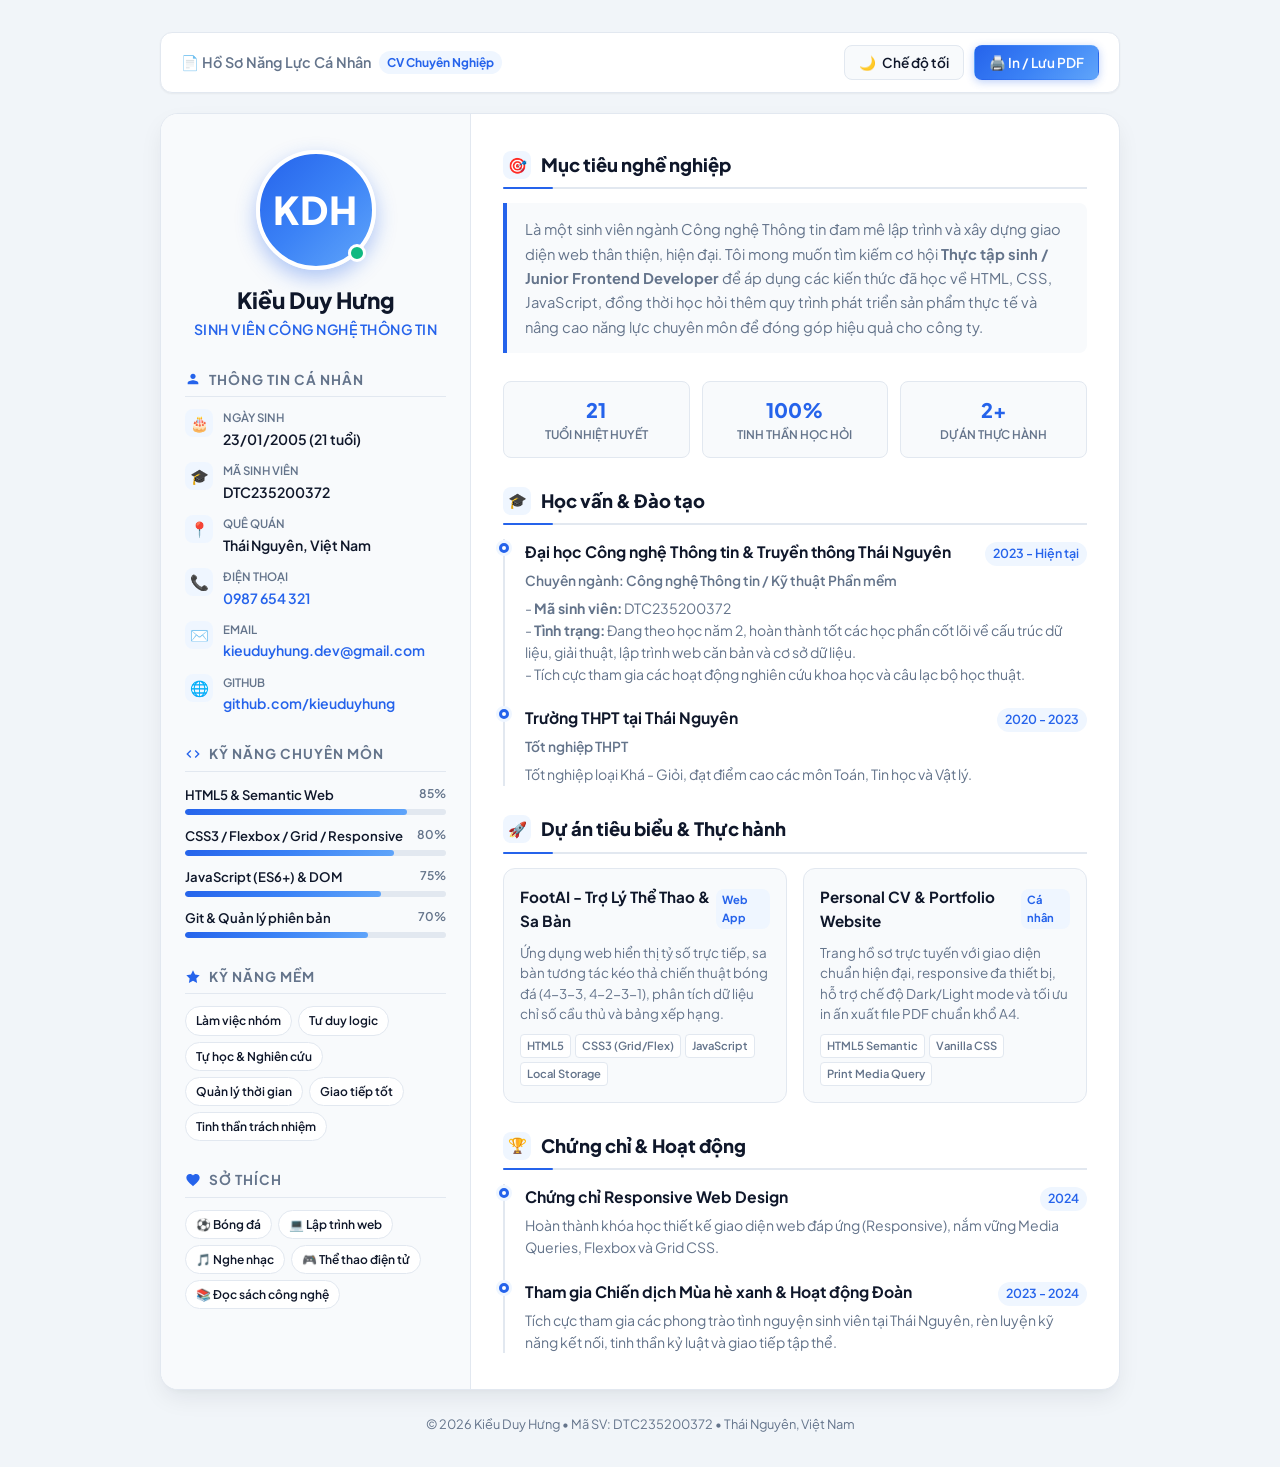
==== index.html @ 21f43543 "feat: Khoi tao CV ca nhan Kieu Duy Hung (HTML/CSS responsive & dark mode)" ====
<!DOCTYPE html>
<html lang="vi">
<head>
  <meta charset="UTF-8">
  <meta name="viewport" content="width=device-width, initial-scale=1.0">
  <title>CV Kiều Duy Hưng - Sinh viên Công nghệ Thông tin</title>
  <meta name="description" content="Hồ sơ cá nhân (CV) của Kiều Duy Hưng - Sinh viên CNTT, mã SV DTC235200372, Thái Nguyên.">
  
  <!-- Google Fonts: Plus Jakarta Sans -->
  <link rel="preconnect" href="https://fonts.googleapis.com">
  <link rel="preconnect" href="https://fonts.gstatic.com" crossorigin>
  <link href="https://fonts.googleapis.com/css2?family=Plus+Jakarta+Sans:wght@400;500;600;700;800&display=swap" rel="stylesheet">
  
  <!-- CSS Stylesheet -->
  <link rel="stylesheet" href="cv.css">
</head>
<body>

  <!-- ==================== ACTION BAR ==================== -->
  <header class="action-bar" id="cvActionBar">
    <div class="action-bar-title">
      <span>📄 Hồ Sơ Năng Lực Cá Nhân</span>
      <span class="badge">CV Chuyên Nghiệp</span>
    </div>
    <div class="action-buttons">
      <button class="btn btn-outline" id="themeToggleBtn" title="Chuyển đổi chế độ Sáng / Tối">
        <span id="themeIcon">🌙</span> <span id="themeText">Chế độ tối</span>
      </button>
      <button class="btn btn-primary" id="printCvBtn" onclick="window.print()" title="In CV hoặc lưu file PDF">
        🖨️ In / Lưu PDF
      </button>
    </div>
  </header>

  <!-- ==================== MAIN CV CONTAINER ==================== -->
  <main class="cv-wrapper" id="cvMainContainer">
    
    <!-- LEFT SIDEBAR -->
    <aside class="cv-sidebar">
      
      <!-- Avatar & Profile info -->
      <div class="profile-avatar-wrap">
        <div class="avatar" title="Kiều Duy Hưng">
          KDH
          <div class="avatar-status" title="Sẵn sàng làm việc / thực tập"></div>
        </div>
        <h1 class="profile-name">Kiều Duy Hưng</h1>
        <div class="profile-role">Sinh viên Công nghệ Thông tin</div>
      </div>

      <!-- Thông tin cá nhân -->
      <section class="side-section">
        <h2 class="side-title">
          <svg viewBox="0 0 24 24"><path d="M12 12c2.21 0 4-1.79 4-4s-1.79-4-4-4-4 1.79-4 4 1.79 4 4 4zm0 2c-2.67 0-8 1.34-8 4v2h16v-2c0-2.66-5.33-4-8-4z"/></svg>
          Thông tin cá nhân
        </h2>
        <ul class="info-list">
          <li class="info-item">
            <div class="info-icon">🎂</div>
            <div class="info-details">
              <span class="info-label">Ngày sinh</span>
              <span class="info-value">23/01/2005 (21 tuổi)</span>
            </div>
          </li>
          <li class="info-item">
            <div class="info-icon">🎓</div>
            <div class="info-details">
              <span class="info-label">Mã sinh viên</span>
              <span class="info-value">DTC235200372</span>
            </div>
          </li>
          <li class="info-item">
            <div class="info-icon">📍</div>
            <div class="info-details">
              <span class="info-label">Quê quán</span>
              <span class="info-value">Thái Nguyên, Việt Nam</span>
            </div>
          </li>
          <li class="info-item">
            <div class="info-icon">📞</div>
            <div class="info-details">
              <span class="info-label">Điện thoại</span>
              <span class="info-value"><a href="tel:0987654321">0987 654 321</a></span>
            </div>
          </li>
          <li class="info-item">
            <div class="info-icon">✉️</div>
            <div class="info-details">
              <span class="info-label">Email</span>
              <span class="info-value"><a href="mailto:kieuduyhung.dev@gmail.com">kieuduyhung.dev@gmail.com</a></span>
            </div>
          </li>
          <li class="info-item">
            <div class="info-icon">🌐</div>
            <div class="info-details">
              <span class="info-label">GitHub</span>
              <span class="info-value"><a href="https://github.com" target="_blank" rel="noopener">github.com/kieuduyhung</a></span>
            </div>
          </li>
        </ul>
      </section>

      <!-- Kỹ năng chuyên môn -->
      <section class="side-section">
        <h2 class="side-title">
          <svg viewBox="0 0 24 24"><path d="M9.4 16.6L4.8 12l4.6-4.6L8 6l-6 6 6 6 1.4-1.4zm5.2 0l4.6-4.6-4.6-4.6L16 6l6 6-6 6-1.4-1.4z"/></svg>
          Kỹ năng chuyên môn
        </h2>
        <div class="skills-group">
          <div class="skill-row">
            <div class="skill-header">
              <span>HTML5 & Semantic Web</span>
              <span class="skill-pct">85%</span>
            </div>
            <div class="skill-bar-bg"><div class="skill-bar-fill" style="width: 85%;"></div></div>
          </div>
          <div class="skill-row">
            <div class="skill-header">
              <span>CSS3 / Flexbox / Grid / Responsive</span>
              <span class="skill-pct">80%</span>
            </div>
            <div class="skill-bar-bg"><div class="skill-bar-fill" style="width: 80%;"></div></div>
          </div>
          <div class="skill-row">
            <div class="skill-header">
              <span>JavaScript (ES6+) & DOM</span>
              <span class="skill-pct">75%</span>
            </div>
            <div class="skill-bar-bg"><div class="skill-bar-fill" style="width: 75%;"></div></div>
          </div>
          <div class="skill-row">
            <div class="skill-header">
              <span>Git & Quản lý phiên bản</span>
              <span class="skill-pct">70%</span>
            </div>
            <div class="skill-bar-bg"><div class="skill-bar-fill" style="width: 70%;"></div></div>
          </div>
        </div>
      </section>

      <!-- Kỹ năng mềm & Công cụ -->
      <section class="side-section">
        <h2 class="side-title">
          <svg viewBox="0 0 24 24"><path d="M12 2l3.09 6.26L22 9.27l-5 4.87 1.18 6.88L12 17.77l-6.18 3.25L7 14.14 2 9.27l6.91-1.01L12 2z"/></svg>
          Kỹ năng mềm
        </h2>
        <div class="badges-cloud">
          <span class="badge-pill">Làm việc nhóm</span>
          <span class="badge-pill">Tư duy logic</span>
          <span class="badge-pill">Tự học & Nghiên cứu</span>
          <span class="badge-pill">Quản lý thời gian</span>
          <span class="badge-pill">Giao tiếp tốt</span>
          <span class="badge-pill">Tinh thần trách nhiệm</span>
        </div>
      </section>

      <!-- Sở thích cá nhân -->
      <section class="side-section">
        <h2 class="side-title">
          <svg viewBox="0 0 24 24"><path d="M12 21.35l-1.45-1.32C5.4 15.36 2 12.28 2 8.5 2 5.42 4.42 3 7.5 3c1.74 0 3.41.81 4.5 2.09C13.09 3.81 14.76 3 16.5 3 19.58 3 22 5.42 22 8.5c0 3.78-3.4 6.86-8.55 11.54L12 21.35z"/></svg>
          Sở thích
        </h2>
        <div class="badges-cloud">
          <span class="badge-pill">⚽ Bóng đá</span>
          <span class="badge-pill">💻 Lập trình web</span>
          <span class="badge-pill">🎵 Nghe nhạc</span>
          <span class="badge-pill">🎮 Thể thao điện tử</span>
          <span class="badge-pill">📚 Đọc sách công nghệ</span>
        </div>
      </section>

    </aside>

    <!-- RIGHT MAIN CONTENT -->
    <section class="cv-main">
      
      <!-- Giới thiệu & Mục tiêu nghề nghiệp -->
      <div class="main-section">
        <h2 class="section-heading">
          <span class="section-heading-icon">🎯</span>
          Mục tiêu nghề nghiệp
        </h2>
        <div class="objective-box">
          Là một sinh viên ngành Công nghệ Thông tin đam mê lập trình và xây dựng giao diện web thân thiện, hiện đại. Tôi mong muốn tìm kiếm cơ hội <strong>Thực tập sinh / Junior Frontend Developer</strong> để áp dụng các kiến thức đã học về HTML, CSS, JavaScript, đồng thời học hỏi thêm quy trình phát triển sản phẩm thực tế và nâng cao năng lực chuyên môn để đóng góp hiệu quả cho công ty.
        </div>
      </div>

      <!-- Tóm tắt năng lực -->
      <div class="highlight-grid">
        <div class="highlight-box">
          <div class="highlight-number">21</div>
          <div class="highlight-label">Tuổi nhiệt huyết</div>
        </div>
        <div class="highlight-box">
          <div class="highlight-number">100%</div>
          <div class="highlight-label">Tinh thần học hỏi</div>
        </div>
        <div class="highlight-box">
          <div class="highlight-number">2+</div>
          <div class="highlight-label">Dự án thực hành</div>
        </div>
      </div>

      <!-- Quá trình học vấn -->
      <div class="main-section">
        <h2 class="section-heading">
          <span class="section-heading-icon">🎓</span>
          Học vấn & Đào tạo
        </h2>
        <div class="timeline">
          <div class="timeline-item">
            <div class="timeline-header">
              <h3 class="timeline-title">Đại học Công nghệ Thông tin & Truyền thông Thái Nguyên</h3>
              <span class="timeline-date">2023 - Hiện tại</span>
            </div>
            <div class="timeline-subtitle">Chuyên ngành: Công nghệ Thông tin / Kỹ thuật Phần mềm</div>
            <p class="timeline-desc">
              - <strong>Mã sinh viên:</strong> DTC235200372<br>
              - <strong>Tình trạng:</strong> Đang theo học năm 2, hoàn thành tốt các học phần cốt lõi về cấu trúc dữ liệu, giải thuật, lập trình web căn bản và cơ sở dữ liệu.<br>
              - Tích cực tham gia các hoạt động nghiên cứu khoa học và câu lạc bộ học thuật.
            </p>
          </div>
          <div class="timeline-item">
            <div class="timeline-header">
              <h3 class="timeline-title">Trường THPT tại Thái Nguyên</h3>
              <span class="timeline-date">2020 - 2023</span>
            </div>
            <div class="timeline-subtitle">Tốt nghiệp THPT</div>
            <p class="timeline-desc">Tốt nghiệp loại Khá - Giỏi, đạt điểm cao các môn Toán, Tin học và Vật lý.</p>
          </div>
        </div>
      </div>

      <!-- Dự án tiêu biểu -->
      <div class="main-section">
        <h2 class="section-heading">
          <span class="section-heading-icon">🚀</span>
          Dự án tiêu biểu & Thực hành
        </h2>
        <div class="projects-grid">
          
          <div class="project-card">
            <div class="project-card-header">
              <h3 class="project-card-title">FootAI - Trợ Lý Thể Thao & Sa Bàn</h3>
              <span class="project-card-badge">Web App</span>
            </div>
            <p class="project-card-desc">
              Ứng dụng web hiển thị tỷ số trực tiếp, sa bàn tương tác kéo thả chiến thuật bóng đá (4-3-3, 4-2-3-1), phân tích dữ liệu chỉ số cầu thủ và bảng xếp hạng.
            </p>
            <div class="project-card-tech">
              <span class="tech-tag">HTML5</span>
              <span class="tech-tag">CSS3 (Grid/Flex)</span>
              <span class="tech-tag">JavaScript</span>
              <span class="tech-tag">Local Storage</span>
            </div>
          </div>

          <div class="project-card">
            <div class="project-card-header">
              <h3 class="project-card-title">Personal CV & Portfolio Website</h3>
              <span class="project-card-badge">Cá nhân</span>
            </div>
            <p class="project-card-desc">
              Trang hồ sơ trực tuyến với giao diện chuẩn hiện đại, responsive đa thiết bị, hỗ trợ chế độ Dark/Light mode và tối ưu in ấn xuất file PDF chuẩn khổ A4.
            </p>
            <div class="project-card-tech">
              <span class="tech-tag">HTML5 Semantic</span>
              <span class="tech-tag">Vanilla CSS</span>
              <span class="tech-tag">Print Media Query</span>
            </div>
          </div>

        </div>
      </div>

      <!-- Hoạt động & Chứng chỉ -->
      <div class="main-section">
        <h2 class="section-heading">
          <span class="section-heading-icon">🏆</span>
          Chứng chỉ & Hoạt động
        </h2>
        <div class="timeline">
          <div class="timeline-item">
            <div class="timeline-header">
              <h3 class="timeline-title">Chứng chỉ Responsive Web Design</h3>
              <span class="timeline-date">2024</span>
            </div>
            <p class="timeline-desc">
              Hoàn thành khóa học thiết kế giao diện web đáp ứng (Responsive), nắm vững Media Queries, Flexbox và Grid CSS.
            </p>
          </div>
          <div class="timeline-item">
            <div class="timeline-header">
              <h3 class="timeline-title">Tham gia Chiến dịch Mùa hè xanh & Hoạt động Đoàn</h3>
              <span class="timeline-date">2023 - 2024</span>
            </div>
            <p class="timeline-desc">
              Tích cực tham gia các phong trào tình nguyện sinh viên tại Thái Nguyên, rèn luyện kỹ năng kết nối, tinh thần kỷ luật và giao tiếp tập thể.
            </p>
          </div>
        </div>
      </div>

    </section>

  </main>

  <footer class="cv-footer">
    <p>© 2026 Kiều Duy Hưng • Mã SV: DTC235200372 • Thái Nguyên, Việt Nam</p>
  </footer>

  <!-- ==================== INTERACTION SCRIPT ==================== -->
  <script>
    // Theme toggle (Dark / Light mode)
    const themeToggleBtn = document.getElementById('themeToggleBtn');
    const themeIcon = document.getElementById('themeIcon');
    const themeText = document.getElementById('themeText');
    const body = document.documentElement;

    // Check saved theme or preference
    const savedTheme = localStorage.getItem('kdh_theme') || 'light';
    if (savedTheme === 'dark') {
      body.setAttribute('data-theme', 'dark');
      themeIcon.textContent = '☀️';
      themeText.textContent = 'Chế độ sáng';
    }

    themeToggleBtn.addEventListener('click', () => {
      const isDark = body.getAttribute('data-theme') === 'dark';
      if (isDark) {
        body.removeAttribute('data-theme');
        localStorage.setItem('kdh_theme', 'light');
        themeIcon.textContent = '🌙';
        themeText.textContent = 'Chế độ tối';
      } else {
        body.setAttribute('data-theme', 'dark');
        localStorage.setItem('kdh_theme', 'dark');
        themeIcon.textContent = '☀️';
        themeText.textContent = 'Chế độ sáng';
      }
    });
  </script>

</body>
</html>
---- cv.css ----
/* ==========================================================================
   CV Cá Nhân - Kiều Duy Hưng
   Modern, Clean, Responsive & Print-ready CSS Stylesheet
   ========================================================================== */

/* --- Google Fonts & Variables --- */
:root {
  --font-primary: 'Plus Jakarta Sans', -apple-system, BlinkMacSystemFont, 'Segoe UI', Roboto, Helvetica, Arial, sans-serif;
  
  /* Color Palette - Light Mode */
  --bg-page: #f1f5f9;
  --bg-card: #ffffff;
  --bg-card-subtle: #f8fafc;
  --bg-card-hover: #f1f5f9;
  --text-main: #0f172a;
  --text-muted: #64748b;
  --text-light: #94a3b8;
  --primary: #2563eb;
  --primary-gradient: linear-gradient(135deg, #2563eb 0%, #3b82f6 50%, #60a5fa 100%);
  --primary-light: #eff6ff;
  --primary-border: #bfdbfe;
  --accent: #0ea5e9;
  --accent-gradient: linear-gradient(135deg, #0ea5e9 0%, #06b6d4 100%);
  --success: #10b981;
  --success-bg: #ecfdf5;
  --border-color: #e2e8f0;
  --shadow-sm: 0 1px 2px 0 rgba(0, 0, 0, 0.05);
  --shadow-md: 0 4px 6px -1px rgba(0, 0, 0, 0.07), 0 2px 4px -2px rgba(0, 0, 0, 0.05);
  --shadow-lg: 0 10px 25px -3px rgba(15, 23, 42, 0.08), 0 4px 6px -4px rgba(15, 23, 42, 0.04);
  --radius-sm: 8px;
  --radius-md: 12px;
  --radius-lg: 18px;
  --radius-full: 9999px;
  --transition: all 0.25s cubic-bezier(0.4, 0, 0.2, 1);
}

/* Dark Mode Theme */
[data-theme="dark"] {
  --bg-page: #0b0f19;
  --bg-card: #131b2e;
  --bg-card-subtle: #1a243b;
  --bg-card-hover: #222f4c;
  --text-main: #f8fafc;
  --text-muted: #94a3b8;
  --text-light: #64748b;
  --primary: #3b82f6;
  --primary-gradient: linear-gradient(135deg, #3b82f6 0%, #60a5fa 50%, #93c5fd 100%);
  --primary-light: rgba(59, 130, 246, 0.15);
  --primary-border: rgba(59, 130, 246, 0.3);
  --accent: #38bdf8;
  --accent-gradient: linear-gradient(135deg, #38bdf8 0%, #22d3ee 100%);
  --success: #34d399;
  --success-bg: rgba(16, 185, 129, 0.15);
  --border-color: #243049;
  --shadow-sm: 0 1px 2px 0 rgba(0, 0, 0, 0.3);
  --shadow-md: 0 4px 6px -1px rgba(0, 0, 0, 0.4);
  --shadow-lg: 0 10px 25px -3px rgba(0, 0, 0, 0.5);
}

/* --- Base & Reset --- */
*, *::before, *::after {
  box-sizing: border-box;
  margin: 0;
  padding: 0;
}

body {
  font-family: var(--font-primary);
  background-color: var(--bg-page);
  color: var(--text-main);
  line-height: 1.6;
  -webkit-font-smoothing: antialiased;
  min-height: 100vh;
  padding: 32px 16px;
  transition: background-color 0.3s ease, color 0.3s ease;
}

/* --- Floating Actions Bar --- */
.action-bar {
  max-width: 960px;
  margin: 0 auto 20px auto;
  display: flex;
  justify-content: space-between;
  align-items: center;
  background: var(--bg-card);
  padding: 12px 20px;
  border-radius: var(--radius-md);
  border: 1px solid var(--border-color);
  box-shadow: var(--shadow-sm);
  backdrop-filter: blur(10px);
}

.action-bar-title {
  display: flex;
  align-items: center;
  gap: 8px;
  font-size: 0.9rem;
  font-weight: 600;
  color: var(--text-muted);
}

.action-bar-title span.badge {
  background: var(--primary-light);
  color: var(--primary);
  padding: 2px 8px;
  border-radius: var(--radius-full);
  font-size: 0.75rem;
  font-weight: 700;
}

.action-buttons {
  display: flex;
  gap: 10px;
  align-items: center;
}

.btn {
  display: inline-flex;
  align-items: center;
  gap: 6px;
  padding: 8px 14px;
  font-size: 0.85rem;
  font-weight: 600;
  font-family: inherit;
  border-radius: var(--radius-sm);
  border: 1px solid transparent;
  cursor: pointer;
  transition: var(--transition);
  text-decoration: none;
}

.btn-primary {
  background: var(--primary-gradient);
  color: #ffffff;
  box-shadow: 0 2px 8px rgba(37, 99, 235, 0.3);
}

.btn-primary:hover {
  transform: translateY(-1px);
  box-shadow: 0 4px 12px rgba(37, 99, 235, 0.4);
}

.btn-outline {
  background: var(--bg-card-subtle);
  color: var(--text-main);
  border-color: var(--border-color);
}

.btn-outline:hover {
  background: var(--bg-card-hover);
  border-color: var(--text-muted);
}

/* --- Main CV Container --- */
.cv-wrapper {
  max-width: 960px;
  margin: 0 auto;
  background: var(--bg-card);
  border-radius: var(--radius-lg);
  border: 1px solid var(--border-color);
  box-shadow: var(--shadow-lg);
  overflow: hidden;
  display: grid;
  grid-template-columns: 310px 1fr;
  transition: var(--transition);
}

/* --- Left Column (Sidebar) --- */
.cv-sidebar {
  background: var(--bg-card-subtle);
  border-right: 1px solid var(--border-color);
  padding: 36px 24px;
  display: flex;
  flex-direction: column;
  gap: 28px;
}

/* Avatar & Profile Card */
.profile-avatar-wrap {
  text-align: center;
}

.avatar {
  width: 120px;
  height: 120px;
  margin: 0 auto 16px auto;
  border-radius: 50%;
  background: var(--primary-gradient);
  display: flex;
  align-items: center;
  justify-content: center;
  color: #ffffff;
  font-size: 2.4rem;
  font-weight: 800;
  letter-spacing: 1px;
  box-shadow: 0 8px 20px rgba(37, 99, 235, 0.35);
  border: 4px solid var(--bg-card);
  position: relative;
  transition: var(--transition);
}

.avatar:hover {
  transform: scale(1.04) rotate(2deg);
}

.avatar-status {
  position: absolute;
  bottom: 4px;
  right: 6px;
  width: 18px;
  height: 18px;
  background: var(--success);
  border: 3px solid var(--bg-card);
  border-radius: 50%;
}

.profile-name {
  font-size: 1.4rem;
  font-weight: 800;
  color: var(--text-main);
  line-height: 1.25;
  margin-bottom: 4px;
}

.profile-role {
  font-size: 0.88rem;
  font-weight: 600;
  color: var(--primary);
  text-transform: uppercase;
  letter-spacing: 0.5px;
}

/* Sidebar Section */
.side-section {
  display: flex;
  flex-direction: column;
  gap: 12px;
}

.side-title {
  font-size: 0.85rem;
  font-weight: 700;
  text-transform: uppercase;
  letter-spacing: 1px;
  color: var(--text-muted);
  display: flex;
  align-items: center;
  gap: 8px;
  padding-bottom: 6px;
  border-bottom: 1.5px solid var(--border-color);
}

.side-title svg {
  width: 16px;
  height: 16px;
  fill: currentColor;
  color: var(--primary);
}

/* Info List */
.info-list {
  list-style: none;
  display: flex;
  flex-direction: column;
  gap: 12px;
}

.info-item {
  display: flex;
  align-items: flex-start;
  gap: 10px;
  font-size: 0.86rem;
}

.info-icon {
  width: 28px;
  height: 28px;
  min-width: 28px;
  border-radius: var(--radius-sm);
  background: var(--primary-light);
  color: var(--primary);
  display: flex;
  align-items: center;
  justify-content: center;
  font-size: 0.95rem;
}

.info-details {
  display: flex;
  flex-direction: column;
}

.info-label {
  font-size: 0.72rem;
  color: var(--text-muted);
  text-transform: uppercase;
  font-weight: 600;
}

.info-value {
  font-size: 0.88rem;
  color: var(--text-main);
  font-weight: 600;
  word-break: break-word;
}

.info-value a {
  color: var(--primary);
  text-decoration: none;
}
.info-value a:hover {
  text-decoration: underline;
}

/* Skills Tags & Progress Bars */
.skills-group {
  display: flex;
  flex-direction: column;
  gap: 10px;
}

.skill-row {
  display: flex;
  flex-direction: column;
  gap: 4px;
}

.skill-header {
  display: flex;
  justify-content: space-between;
  font-size: 0.82rem;
  font-weight: 600;
  color: var(--text-main);
}

.skill-pct {
  color: var(--text-muted);
  font-size: 0.75rem;
}

.skill-bar-bg {
  width: 100%;
  height: 6px;
  background: var(--border-color);
  border-radius: var(--radius-full);
  overflow: hidden;
}

.skill-bar-fill {
  height: 100%;
  background: var(--primary-gradient);
  border-radius: var(--radius-full);
  transition: width 0.8s ease-in-out;
}

/* Badges Cloud */
.badges-cloud {
  display: flex;
  flex-wrap: wrap;
  gap: 6px;
}

.badge-pill {
  font-size: 0.75rem;
  font-weight: 600;
  padding: 4px 10px;
  background: var(--bg-card);
  border: 1px solid var(--border-color);
  color: var(--text-main);
  border-radius: var(--radius-full);
  transition: var(--transition);
}

.badge-pill:hover {
  border-color: var(--primary);
  color: var(--primary);
  background: var(--primary-light);
  transform: translateY(-1px);
}

/* --- Right Column (Main Content) --- */
.cv-main {
  padding: 36px 32px;
  display: flex;
  flex-direction: column;
  gap: 28px;
}

/* Section Header */
.main-section {
  display: flex;
  flex-direction: column;
  gap: 14px;
}

.section-heading {
  display: flex;
  align-items: center;
  gap: 10px;
  font-size: 1.15rem;
  font-weight: 800;
  color: var(--text-main);
  position: relative;
  padding-bottom: 8px;
  border-bottom: 2px solid var(--border-color);
}

.section-heading::after {
  content: '';
  position: absolute;
  bottom: -2px;
  left: 0;
  width: 50px;
  height: 2px;
  background: var(--primary);
  border-radius: var(--radius-full);
}

.section-heading-icon {
  width: 28px;
  height: 28px;
  display: flex;
  align-items: center;
  justify-content: center;
  background: var(--primary-light);
  color: var(--primary);
  border-radius: var(--radius-sm);
  font-size: 0.95rem;
}

/* Objective Text */
.objective-box {
  background: var(--bg-card-subtle);
  border-left: 4px solid var(--primary);
  padding: 14px 18px;
  border-radius: 0 var(--radius-sm) var(--radius-sm) 0;
  font-size: 0.92rem;
  color: var(--text-muted);
  line-height: 1.65;
}

/* Timeline Cards */
.timeline {
  position: relative;
  padding-left: 20px;
  border-left: 2px solid var(--border-color);
  display: flex;
  flex-direction: column;
  gap: 20px;
}

.timeline-item {
  position: relative;
}

.timeline-item::before {
  content: '';
  position: absolute;
  left: -26px;
  top: 4px;
  width: 10px;
  height: 10px;
  border-radius: 50%;
  background: var(--bg-card);
  border: 3px solid var(--primary);
  box-shadow: 0 0 0 3px var(--primary-light);
}

.timeline-header {
  display: flex;
  justify-content: space-between;
  align-items: baseline;
  flex-wrap: wrap;
  gap: 6px;
  margin-bottom: 4px;
}

.timeline-title {
  font-size: 0.98rem;
  font-weight: 700;
  color: var(--text-main);
}

.timeline-date {
  font-size: 0.78rem;
  font-weight: 600;
  color: var(--primary);
  background: var(--primary-light);
  padding: 2px 8px;
  border-radius: var(--radius-full);
}

.timeline-subtitle {
  font-size: 0.86rem;
  font-weight: 600;
  color: var(--text-muted);
  margin-bottom: 6px;
}

.timeline-desc {
  font-size: 0.88rem;
  color: var(--text-muted);
  line-height: 1.55;
}

.timeline-list {
  margin-top: 6px;
  padding-left: 18px;
  font-size: 0.86rem;
  color: var(--text-muted);
}

.timeline-list li {
  margin-bottom: 4px;
}

/* Projects Grid */
.projects-grid {
  display: grid;
  grid-template-columns: repeat(auto-fit, minmax(260px, 1fr));
  gap: 16px;
}

.project-card {
  background: var(--bg-card-subtle);
  border: 1px solid var(--border-color);
  border-radius: var(--radius-md);
  padding: 16px;
  display: flex;
  flex-direction: column;
  gap: 10px;
  transition: var(--transition);
}

.project-card:hover {
  transform: translateY(-3px);
  border-color: var(--primary-border);
  box-shadow: var(--shadow-md);
}

.project-card-header {
  display: flex;
  justify-content: space-between;
  align-items: center;
}

.project-card-title {
  font-size: 0.95rem;
  font-weight: 700;
  color: var(--text-main);
}

.project-card-badge {
  font-size: 0.7rem;
  font-weight: 700;
  padding: 2px 6px;
  border-radius: var(--radius-sm);
  background: var(--primary-light);
  color: var(--primary);
}

.project-card-desc {
  font-size: 0.84rem;
  color: var(--text-muted);
  line-height: 1.5;
  flex-grow: 1;
}

.project-card-tech {
  display: flex;
  flex-wrap: wrap;
  gap: 4px;
}

.tech-tag {
  font-size: 0.7rem;
  font-weight: 600;
  padding: 2px 6px;
  background: var(--bg-card);
  border: 1px solid var(--border-color);
  color: var(--text-muted);
  border-radius: 4px;
}

/* Highlight Box */
.highlight-grid {
  display: grid;
  grid-template-columns: repeat(3, 1fr);
  gap: 12px;
}

.highlight-box {
  background: var(--bg-card-subtle);
  border: 1px solid var(--border-color);
  border-radius: var(--radius-sm);
  padding: 12px;
  text-align: center;
}

.highlight-number {
  font-size: 1.25rem;
  font-weight: 800;
  color: var(--primary);
}

.highlight-label {
  font-size: 0.74rem;
  font-weight: 600;
  color: var(--text-muted);
  text-transform: uppercase;
}

/* Footer note */
.cv-footer {
  text-align: center;
  margin-top: 24px;
  font-size: 0.8rem;
  color: var(--text-muted);
}

/* --- Print Media Query (Tối ưu in ấn & xuất PDF A4) --- */
@media print {
  body {
    background: #ffffff !important;
    color: #000000 !important;
    padding: 0 !important;
  }

  .action-bar,
  .cv-footer {
    display: none !important;
  }

  .cv-wrapper {
    box-shadow: none !important;
    border: none !important;
    width: 100% !important;
    max-width: 100% !important;
    grid-template-columns: 280px 1fr !important;
    background: #ffffff !important;
  }

  .cv-sidebar {
    background: #f8fafc !important;
    border-right: 1px solid #cbd5e1 !important;
  }

  .avatar {
    background: #2563eb !important;
    box-shadow: none !important;
    print-color-adjust: exact;
    -webkit-print-color-adjust: exact;
  }

  .project-card,
  .highlight-box,
  .objective-box {
    background: #ffffff !important;
    border-color: #cbd5e1 !important;
  }

  .badge-pill,
  .tech-tag {
    background: #f1f5f9 !important;
    border-color: #cbd5e1 !important;
    color: #334155 !important;
  }

  .skill-bar-bg {
    background: #e2e8f0 !important;
  }

  .skill-bar-fill {
    background: #2563eb !important;
    print-color-adjust: exact;
    -webkit-print-color-adjust: exact;
  }
}

/* --- Responsive for Mobile & Tablet --- */
@media (max-width: 768px) {
  body {
    padding: 16px 8px;
  }

  .action-bar {
    flex-direction: column;
    gap: 12px;
    align-items: stretch;
    text-align: center;
  }

  .action-buttons {
    justify-content: center;
  }

  .cv-wrapper {
    grid-template-columns: 1fr;
  }

  .cv-sidebar {
    border-right: none;
    border-bottom: 1px solid var(--border-color);
    padding: 24px 16px;
  }

  .cv-main {
    padding: 24px 16px;
  }

  .highlight-grid {
    grid-template-columns: 1fr;
  }
}
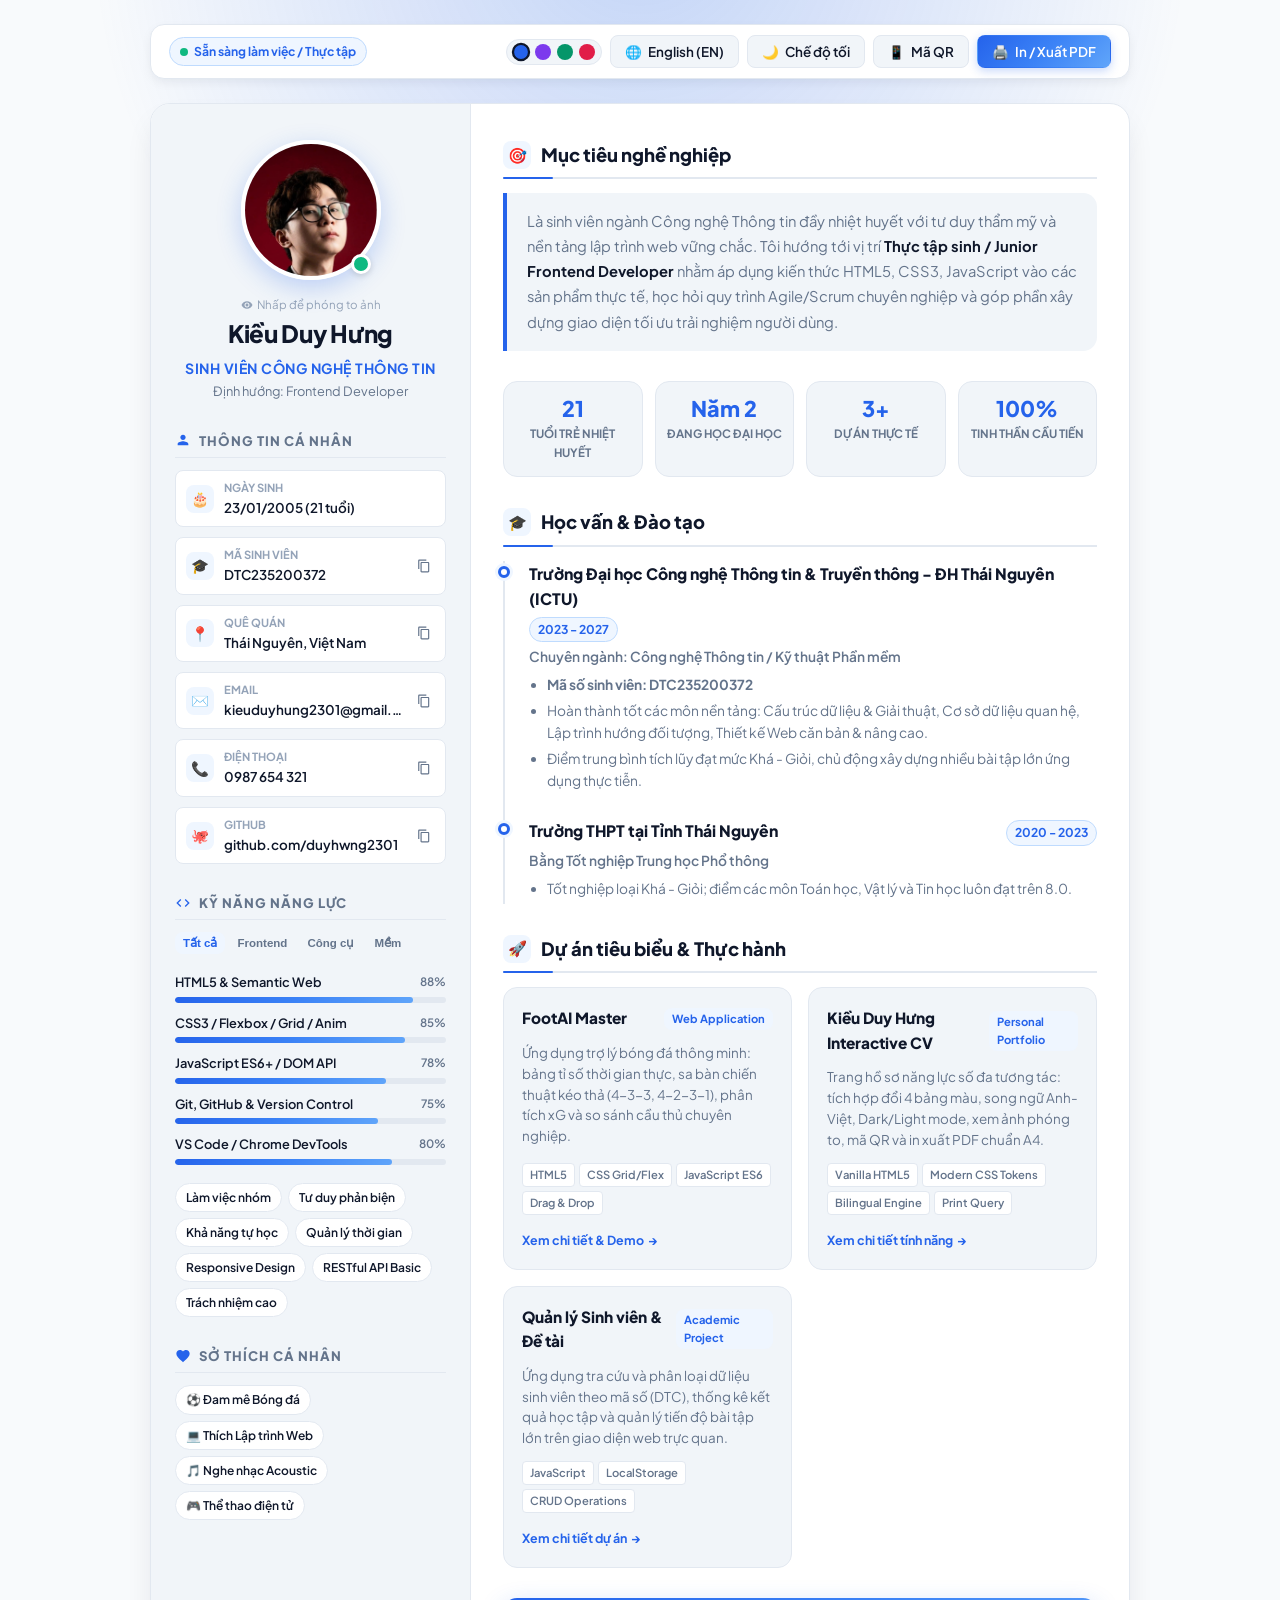
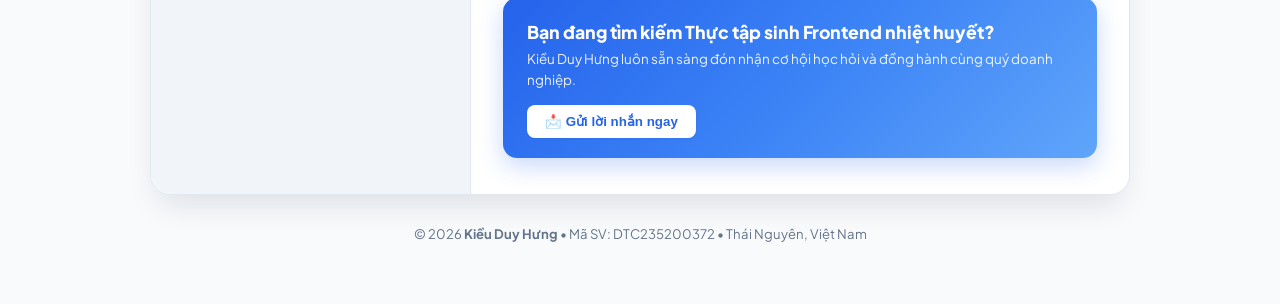
==== commit a5e6c83b: "feat: Them anh chan dung that va cac tinh nang tuong tac cao cap cho CV Kieu Duy Hung" ====
--- a/index.html
+++ b/index.html
@@ -3,343 +3,545 @@
 <head>
   <meta charset="UTF-8">
   <meta name="viewport" content="width=device-width, initial-scale=1.0">
-  <title>CV Kiều Duy Hưng - Sinh viên Công nghệ Thông tin</title>
-  <meta name="description" content="Hồ sơ cá nhân (CV) của Kiều Duy Hưng - Sinh viên CNTT, mã SV DTC235200372, Thái Nguyên.">
-  
+  <title>Kiều Duy Hưng - Hồ Sơ Năng Lực (Interactive CV)</title>
+  <meta name="description" content="CV cá nhân trực tuyến của Kiều Duy Hưng - Sinh viên Công nghệ Thông tin, Mã SV DTC235200372, Thái Nguyên. Hỗ trợ song ngữ, đa chủ đề và tối ưu in ấn PDF.">
+  <link rel="icon" type="image/png" href="avatar.png">
+
   <!-- Google Fonts: Plus Jakarta Sans -->
   <link rel="preconnect" href="https://fonts.googleapis.com">
   <link rel="preconnect" href="https://fonts.gstatic.com" crossorigin>
   <link href="https://fonts.googleapis.com/css2?family=Plus+Jakarta+Sans:wght@400;500;600;700;800&display=swap" rel="stylesheet">
-  
-  <!-- CSS Stylesheet -->
+
+  <!-- Custom CSS -->
   <link rel="stylesheet" href="cv.css">
 </head>
 <body>
 
-  <!-- ==================== ACTION BAR ==================== -->
-  <header class="action-bar" id="cvActionBar">
-    <div class="action-bar-title">
-      <span>📄 Hồ Sơ Năng Lực Cá Nhân</span>
-      <span class="badge">CV Chuyên Nghiệp</span>
+  <!-- ==================== TOP FLOATING CONTROL BAR ==================== -->
+  <header class="control-bar" id="topControlBar">
+    <div class="control-left">
+      <div class="live-badge">
+        <span class="pulse-dot"></span>
+        <span data-vi="Sẵn sàng làm việc / Thực tập" data-en="Open to Work / Internship">Sẵn sàng làm việc / Thực tập</span>
+      </div>
     </div>
-    <div class="action-buttons">
-      <button class="btn btn-outline" id="themeToggleBtn" title="Chuyển đổi chế độ Sáng / Tối">
-        <span id="themeIcon">🌙</span> <span id="themeText">Chế độ tối</span>
+
+    <div class="control-right">
+      <!-- Color Accent Picker -->
+      <div class="color-picker" title="Chọn màu chủ đạo / Color Accent">
+        <div class="color-dot dot-blue active" data-color="blue" title="Xanh Công Nghệ (Blue)"></div>
+        <div class="color-dot dot-violet" data-color="violet" title="Tím Sáng Tạo (Violet)"></div>
+        <div class="color-dot dot-emerald" data-color="emerald" title="Xanh Lục Bảo (Emerald)"></div>
+        <div class="color-dot dot-rose" data-color="rose" title="Hồng Đam Mê (Rose)"></div>
+      </div>
+
+      <!-- Language Toggle -->
+      <button class="btn btn-outline" id="langToggleBtn" title="Chuyển đổi ngôn ngữ Tiếng Việt / English">
+        <span>🌐</span> <span id="langText">English (EN)</span>
       </button>
-      <button class="btn btn-primary" id="printCvBtn" onclick="window.print()" title="In CV hoặc lưu file PDF">
-        🖨️ In / Lưu PDF
+
+      <!-- Theme Toggle -->
+      <button class="btn btn-outline" id="themeToggleBtn" title="Chuyển đổi Sáng / Tối">
+        <span id="themeIcon">🌙</span> <span id="themeText" data-vi="Chế độ tối" data-en="Dark Mode">Chế độ tối</span>
+      </button>
+
+      <!-- QR Code Button -->
+      <button class="btn btn-outline" id="qrBtn" title="Xem mã QR quét điện thoại">
+        <span>📱</span> <span data-vi="Mã QR" data-en="QR Code">Mã QR</span>
+      </button>
+
+      <!-- Print / PDF Button -->
+      <button class="btn btn-primary" onclick="window.print()" title="In CV hoặc lưu file PDF A4">
+        <span>🖨️</span> <span data-vi="In / Xuất PDF" data-en="Print / PDF">In / Xuất PDF</span>
       </button>
     </div>
   </header>
 
   <!-- ==================== MAIN CV CONTAINER ==================== -->
-  <main class="cv-wrapper" id="cvMainContainer">
-    
-    <!-- LEFT SIDEBAR -->
+  <main class="cv-container" id="cvContainer">
+
+    <!-- ==================== LEFT SIDEBAR ==================== -->
     <aside class="cv-sidebar">
-      
-      <!-- Avatar & Profile info -->
-      <div class="profile-avatar-wrap">
-        <div class="avatar" title="Kiều Duy Hưng">
-          KDH
-          <div class="avatar-status" title="Sẵn sàng làm việc / thực tập"></div>
-        </div>
-        <h1 class="profile-name">Kiều Duy Hưng</h1>
-        <div class="profile-role">Sinh viên Công nghệ Thông tin</div>
-      </div>
-
-      <!-- Thông tin cá nhân -->
-      <section class="side-section">
-        <h2 class="side-title">
-          <svg viewBox="0 0 24 24"><path d="M12 12c2.21 0 4-1.79 4-4s-1.79-4-4-4-4 1.79-4 4 1.79 4 4 4zm0 2c-2.67 0-8 1.34-8 4v2h16v-2c0-2.66-5.33-4-8-4z"/></svg>
-          Thông tin cá nhân
-        </h2>
-        <ul class="info-list">
-          <li class="info-item">
-            <div class="info-icon">🎂</div>
-            <div class="info-details">
-              <span class="info-label">Ngày sinh</span>
-              <span class="info-value">23/01/2005 (21 tuổi)</span>
+
+      <!-- Profile Avatar & Title -->
+      <div class="profile-box">
+        <div class="avatar-wrapper" id="avatarWrapper" title="Nhấp để xem ảnh đầy đủ">
+          <img src="avatar.png" alt="Kiều Duy Hưng - Chân dung" class="avatar-img" id="avatarImg" onerror="this.src='assets/avatar.png'">
+          <div class="avatar-status-badge" title="Đang hoạt động"></div>
+        </div>
+        <div class="avatar-hint">
+          <svg width="12" height="12" viewBox="0 0 24 24" fill="currentColor"><path d="M12 4.5C7 4.5 2.73 7.61 1 12c1.73 4.39 6 7.5 11 7.5s9.27-3.11 11-7.5c-1.73-4.39-6-7.5-11-7.5zm0 12.5c-2.76 0-5-2.24-5-5s2.24-5 5-5 5 2.24 5 5-2.24 5-5 5zm0-8c-1.66 0-3 1.34-3 3s1.34 3 3 3 3-1.34 3-3-1.34-3-3-3z"/></svg>
+          <span data-vi="Nhấp để phóng to ảnh" data-en="Click to enlarge photo">Nhấp để phóng to ảnh</span>
+        </div>
+        <h1 class="profile-fullname">Kiều Duy Hưng</h1>
+        <div class="profile-headline" data-vi="Sinh viên Công nghệ Thông tin" data-en="IT Student & Software Engineer">Sinh viên Công nghệ Thông tin</div>
+        <div class="profile-subheadline" data-vi="Định hướng: Frontend Developer" data-en="Focus: Frontend Developer">Định hướng: Frontend Developer</div>
+      </div>
+
+      <!-- Contact Information -->
+      <section class="side-block">
+        <div class="side-header">
+          <div class="side-header-left">
+            <svg viewBox="0 0 24 24"><path d="M12 12c2.21 0 4-1.79 4-4s-1.79-4-4-4-4 1.79-4 4 1.79 4 4 4zm0 2c-2.67 0-8 1.34-8 4v2h16v-2c0-2.66-5.33-4-8-4z"/></svg>
+            <span data-vi="Thông tin cá nhân" data-en="Personal Details">Thông tin cá nhân</span>
+          </div>
+        </div>
+
+        <ul class="contact-list">
+          <!-- Ngày sinh -->
+          <li class="contact-row">
+            <div class="contact-left">
+              <div class="contact-icon">🎂</div>
+              <div class="contact-content">
+                <span class="contact-label" data-vi="Ngày sinh" data-en="Date of Birth">Ngày sinh</span>
+                <span class="contact-value" data-vi="23/01/2005 (21 tuổi)" data-en="23/01/2005 (21 yrs)">23/01/2005 (21 tuổi)</span>
+              </div>
             </div>
           </li>
-          <li class="info-item">
-            <div class="info-icon">🎓</div>
-            <div class="info-details">
-              <span class="info-label">Mã sinh viên</span>
-              <span class="info-value">DTC235200372</span>
-            </div>
+
+          <!-- Mã sinh viên -->
+          <li class="contact-row">
+            <div class="contact-left">
+              <div class="contact-icon">🎓</div>
+              <div class="contact-content">
+                <span class="contact-label" data-vi="Mã sinh viên" data-en="Student ID">Mã sinh viên</span>
+                <span class="contact-value">DTC235200372</span>
+              </div>
+            </div>
+            <button class="copy-mini-btn copy-trigger" data-copy-text="DTC235200372" title="Sao chép mã sinh viên">
+              <svg width="14" height="14" viewBox="0 0 24 24" fill="currentColor"><path d="M16 1H4c-1.1 0-2 .9-2 2v14h2V3h12V1zm3 4H8c-1.1 0-2 .9-2 2v14c0 1.1.9 2 2 2h11c1.1 0 2-.9 2-2V7c0-1.1-.9-2-2-2zm0 16H8V7h11v14z"/></svg>
+            </button>
           </li>
-          <li class="info-item">
-            <div class="info-icon">📍</div>
-            <div class="info-details">
-              <span class="info-label">Quê quán</span>
-              <span class="info-value">Thái Nguyên, Việt Nam</span>
-            </div>
+
+          <!-- Quê quán -->
+          <li class="contact-row">
+            <div class="contact-left">
+              <div class="contact-icon">📍</div>
+              <div class="contact-content">
+                <span class="contact-label" data-vi="Quê quán" data-en="Hometown">Quê quán</span>
+                <span class="contact-value" data-vi="Thái Nguyên, Việt Nam" data-en="Thai Nguyen, Vietnam">Thái Nguyên, Việt Nam</span>
+              </div>
+            </div>
+            <button class="copy-mini-btn copy-trigger" data-copy-text="Thái Nguyên, Việt Nam" title="Sao chép quê quán">
+              <svg width="14" height="14" viewBox="0 0 24 24" fill="currentColor"><path d="M16 1H4c-1.1 0-2 .9-2 2v14h2V3h12V1zm3 4H8c-1.1 0-2 .9-2 2v14c0 1.1.9 2 2 2h11c1.1 0 2-.9 2-2V7c0-1.1-.9-2-2-2zm0 16H8V7h11v14z"/></svg>
+            </button>
           </li>
-          <li class="info-item">
-            <div class="info-icon">📞</div>
-            <div class="info-details">
-              <span class="info-label">Điện thoại</span>
-              <span class="info-value"><a href="tel:0987654321">0987 654 321</a></span>
-            </div>
+
+          <!-- Email -->
+          <li class="contact-row">
+            <div class="contact-left">
+              <div class="contact-icon">✉️</div>
+              <div class="contact-content">
+                <span class="contact-label">Email</span>
+                <span class="contact-value"><a href="mailto:kieuduyhung2301@gmail.com">kieuduyhung2301@gmail.com</a></span>
+              </div>
+            </div>
+            <button class="copy-mini-btn copy-trigger" data-copy-text="kieuduyhung2301@gmail.com" title="Sao chép email">
+              <svg width="14" height="14" viewBox="0 0 24 24" fill="currentColor"><path d="M16 1H4c-1.1 0-2 .9-2 2v14h2V3h12V1zm3 4H8c-1.1 0-2 .9-2 2v14c0 1.1.9 2 2 2h11c1.1 0 2-.9 2-2V7c0-1.1-.9-2-2-2zm0 16H8V7h11v14z"/></svg>
+            </button>
           </li>
-          <li class="info-item">
-            <div class="info-icon">✉️</div>
-            <div class="info-details">
-              <span class="info-label">Email</span>
-              <span class="info-value"><a href="mailto:kieuduyhung.dev@gmail.com">kieuduyhung.dev@gmail.com</a></span>
-            </div>
+
+          <!-- Điện thoại -->
+          <li class="contact-row">
+            <div class="contact-left">
+              <div class="contact-icon">📞</div>
+              <div class="contact-content">
+                <span class="contact-label" data-vi="Điện thoại" data-en="Phone">Điện thoại</span>
+                <span class="contact-value"><a href="tel:0987654321">0987 654 321</a></span>
+              </div>
+            </div>
+            <button class="copy-mini-btn copy-trigger" data-copy-text="0987654321" title="Sao chép số điện thoại">
+              <svg width="14" height="14" viewBox="0 0 24 24" fill="currentColor"><path d="M16 1H4c-1.1 0-2 .9-2 2v14h2V3h12V1zm3 4H8c-1.1 0-2 .9-2 2v14c0 1.1.9 2 2 2h11c1.1 0 2-.9 2-2V7c0-1.1-.9-2-2-2zm0 16H8V7h11v14z"/></svg>
+            </button>
           </li>
-          <li class="info-item">
-            <div class="info-icon">🌐</div>
-            <div class="info-details">
-              <span class="info-label">GitHub</span>
-              <span class="info-value"><a href="https://github.com" target="_blank" rel="noopener">github.com/kieuduyhung</a></span>
-            </div>
+
+          <!-- GitHub Profile -->
+          <li class="contact-row">
+            <div class="contact-left">
+              <div class="contact-icon">🐙</div>
+              <div class="contact-content">
+                <span class="contact-label">GitHub</span>
+                <span class="contact-value"><a href="https://github.com/duyhwng2301" target="_blank" rel="noopener">github.com/duyhwng2301</a></span>
+              </div>
+            </div>
+            <button class="copy-mini-btn copy-trigger" data-copy-text="https://github.com/duyhwng2301" title="Sao chép link GitHub">
+              <svg width="14" height="14" viewBox="0 0 24 24" fill="currentColor"><path d="M16 1H4c-1.1 0-2 .9-2 2v14h2V3h12V1zm3 4H8c-1.1 0-2 .9-2 2v14c0 1.1.9 2 2 2h11c1.1 0 2-.9 2-2V7c0-1.1-.9-2-2-2zm0 16H8V7h11v14z"/></svg>
+            </button>
           </li>
         </ul>
       </section>
 
-      <!-- Kỹ năng chuyên môn -->
-      <section class="side-section">
-        <h2 class="side-title">
-          <svg viewBox="0 0 24 24"><path d="M9.4 16.6L4.8 12l4.6-4.6L8 6l-6 6 6 6 1.4-1.4zm5.2 0l4.6-4.6-4.6-4.6L16 6l6 6-6 6-1.4-1.4z"/></svg>
-          Kỹ năng chuyên môn
+      <!-- Skills Section with Filter Tabs -->
+      <section class="side-block">
+        <div class="side-header">
+          <div class="side-header-left">
+            <svg viewBox="0 0 24 24"><path d="M9.4 16.6L4.8 12l4.6-4.6L8 6l-6 6 6 6 1.4-1.4zm5.2 0l4.6-4.6-4.6-4.6L16 6l6 6-6 6-1.4-1.4z"/></svg>
+            <span data-vi="Kỹ năng năng lực" data-en="Skill Competence">Kỹ năng năng lực</span>
+          </div>
+        </div>
+
+        <div class="skills-filter-tabs">
+          <button class="skill-tab-btn active" data-filter="all" data-vi="Tất cả" data-en="All">Tất cả</button>
+          <button class="skill-tab-btn" data-filter="tech">Frontend</button>
+          <button class="skill-tab-btn" data-filter="tools" data-vi="Công cụ" data-en="Tools">Công cụ</button>
+          <button class="skill-tab-btn" data-filter="soft" data-vi="Mềm" data-en="Soft">Mềm</button>
+        </div>
+
+        <div class="skills-container">
+          <div class="skill-item" data-category="tech">
+            <div class="skill-item-info">
+              <span>HTML5 & Semantic Web</span>
+              <span class="skill-item-level">88%</span>
+            </div>
+            <div class="skill-track"><div class="skill-fill" style="width: 88%;"></div></div>
+          </div>
+
+          <div class="skill-item" data-category="tech">
+            <div class="skill-item-info">
+              <span>CSS3 / Flexbox / Grid / Anim</span>
+              <span class="skill-item-level">85%</span>
+            </div>
+            <div class="skill-track"><div class="skill-fill" style="width: 85%;"></div></div>
+          </div>
+
+          <div class="skill-item" data-category="tech">
+            <div class="skill-item-info">
+              <span>JavaScript ES6+ / DOM API</span>
+              <span class="skill-item-level">78%</span>
+            </div>
+            <div class="skill-track"><div class="skill-fill" style="width: 78%;"></div></div>
+          </div>
+
+          <div class="skill-item" data-category="tools">
+            <div class="skill-item-info">
+              <span>Git, GitHub & Version Control</span>
+              <span class="skill-item-level">75%</span>
+            </div>
+            <div class="skill-track"><div class="skill-fill" style="width: 75%;"></div></div>
+          </div>
+
+          <div class="skill-item" data-category="tools">
+            <div class="skill-item-info">
+              <span>VS Code / Chrome DevTools</span>
+              <span class="skill-item-level">80%</span>
+            </div>
+            <div class="skill-track"><div class="skill-fill" style="width: 80%;"></div></div>
+          </div>
+        </div>
+
+        <div class="tag-cloud" style="margin-top: 6px;">
+          <span class="skill-pill" data-category="soft" data-vi="Làm việc nhóm" data-en="Teamwork">Làm việc nhóm</span>
+          <span class="skill-pill" data-category="soft" data-vi="Tư duy phản biện" data-en="Critical Thinking">Tư duy phản biện</span>
+          <span class="skill-pill" data-category="soft" data-vi="Khả năng tự học" data-en="Self-Learning">Khả năng tự học</span>
+          <span class="skill-pill" data-category="soft" data-vi="Quản lý thời gian" data-en="Time Management">Quản lý thời gian</span>
+          <span class="skill-pill" data-category="tools">Responsive Design</span>
+          <span class="skill-pill" data-category="tools">RESTful API Basic</span>
+          <span class="skill-pill" data-category="soft" data-vi="Trách nhiệm cao" data-en="Accountability">Trách nhiệm cao</span>
+        </div>
+      </section>
+
+      <!-- Sở thích cá nhân -->
+      <section class="side-block">
+        <div class="side-header">
+          <div class="side-header-left">
+            <svg viewBox="0 0 24 24"><path d="M12 21.35l-1.45-1.32C5.4 15.36 2 12.28 2 8.5 2 5.42 4.42 3 7.5 3c1.74 0 3.41.81 4.5 2.09C13.09 3.81 14.76 3 16.5 3 19.58 3 22 5.42 22 8.5c0 3.78-3.4 6.86-8.55 11.54L12 21.35z"/></svg>
+            <span data-vi="Sở thích cá nhân" data-en="Personal Interests">Sở thích cá nhân</span>
+          </div>
+        </div>
+        <div class="tag-cloud">
+          <span class="skill-pill" data-vi="⚽ Đam mê Bóng đá" data-en="⚽ Football & Tactics">⚽ Đam mê Bóng đá</span>
+          <span class="skill-pill" data-vi="💻 Thích Lập trình Web" data-en="💻 Web Development">💻 Thích Lập trình Web</span>
+          <span class="skill-pill" data-vi="🎵 Nghe nhạc Acoustic" data-en="🎵 Acoustic Music">🎵 Nghe nhạc Acoustic</span>
+          <span class="skill-pill" data-vi="🎮 Thể thao điện tử" data-en="🎮 eSports">🎮 Thể thao điện tử</span>
+        </div>
+      </section>
+
+    </aside>
+
+    <!-- ==================== RIGHT MAIN CONTENT ==================== -->
+    <section class="cv-content">
+
+      <!-- Mục tiêu nghề nghiệp -->
+      <div class="main-block">
+        <h2 class="block-title">
+          <span class="block-icon">🎯</span>
+          <span data-vi="Mục tiêu nghề nghiệp" data-en="Career Objective">Mục tiêu nghề nghiệp</span>
         </h2>
-        <div class="skills-group">
-          <div class="skill-row">
-            <div class="skill-header">
-              <span>HTML5 & Semantic Web</span>
-              <span class="skill-pct">85%</span>
-            </div>
-            <div class="skill-bar-bg"><div class="skill-bar-fill" style="width: 85%;"></div></div>
-          </div>
-          <div class="skill-row">
-            <div class="skill-header">
-              <span>CSS3 / Flexbox / Grid / Responsive</span>
-              <span class="skill-pct">80%</span>
-            </div>
-            <div class="skill-bar-bg"><div class="skill-bar-fill" style="width: 80%;"></div></div>
-          </div>
-          <div class="skill-row">
-            <div class="skill-header">
-              <span>JavaScript (ES6+) & DOM</span>
-              <span class="skill-pct">75%</span>
-            </div>
-            <div class="skill-bar-bg"><div class="skill-bar-fill" style="width: 75%;"></div></div>
-          </div>
-          <div class="skill-row">
-            <div class="skill-header">
-              <span>Git & Quản lý phiên bản</span>
-              <span class="skill-pct">70%</span>
-            </div>
-            <div class="skill-bar-bg"><div class="skill-bar-fill" style="width: 70%;"></div></div>
-          </div>
-        </div>
-      </section>
-
-      <!-- Kỹ năng mềm & Công cụ -->
-      <section class="side-section">
-        <h2 class="side-title">
-          <svg viewBox="0 0 24 24"><path d="M12 2l3.09 6.26L22 9.27l-5 4.87 1.18 6.88L12 17.77l-6.18 3.25L7 14.14 2 9.27l6.91-1.01L12 2z"/></svg>
-          Kỹ năng mềm
+        <div class="objective-card" data-vi="Là sinh viên ngành Công nghệ Thông tin đầy nhiệt huyết với tư duy thẩm mỹ và nền tảng lập trình web vững chắc. Tôi hướng tới vị trí <strong>Thực tập sinh / Junior Frontend Developer</strong> nhằm áp dụng kiến thức HTML5, CSS3, JavaScript vào các sản phẩm thực tế, học hỏi quy trình Agile/Scrum chuyên nghiệp và góp phần xây dựng giao diện tối ưu trải nghiệm người dùng." data-en="An enthusiastic IT student with a strong eye for UI aesthetics and solid foundations in web development. I am seeking an <strong>Internship / Junior Frontend Developer</strong> position to apply HTML5, CSS3, and modern JavaScript in building real-world software products, adopting professional Agile/Scrum workflows, and elevating user experience.">
+          Là sinh viên ngành Công nghệ Thông tin đầy nhiệt huyết với tư duy thẩm mỹ và nền tảng lập trình web vững chắc. Tôi hướng tới vị trí <strong>Thực tập sinh / Junior Frontend Developer</strong> nhằm áp dụng kiến thức HTML5, CSS3, JavaScript vào các sản phẩm thực tế, học hỏi quy trình Agile/Scrum chuyên nghiệp và góp phần xây dựng giao diện tối ưu trải nghiệm người dùng.
+        </div>
+      </div>
+
+      <!-- Stat Highlights Cards -->
+      <div class="stat-cards-grid">
+        <div class="stat-card">
+          <div class="stat-number">21</div>
+          <div class="stat-text" data-vi="Tuổi trẻ nhiệt huyết" data-en="Years of Age">Tuổi trẻ nhiệt huyết</div>
+        </div>
+        <div class="stat-card">
+          <div class="stat-number">Năm 2</div>
+          <div class="stat-text" data-vi="Đang học Đại học" data-en="Sophomore Year">Đang học Đại học</div>
+        </div>
+        <div class="stat-card">
+          <div class="stat-number">3+</div>
+          <div class="stat-text" data-vi="Dự án thực tế" data-en="Hands-on Projects">Dự án thực tế</div>
+        </div>
+        <div class="stat-card">
+          <div class="stat-number">100%</div>
+          <div class="stat-text" data-vi="Tinh thần cầu tiến" data-en="Commitment">Tinh thần cầu tiến</div>
+        </div>
+      </div>
+
+      <!-- Học vấn & Đào tạo -->
+      <div class="main-block">
+        <h2 class="block-title">
+          <span class="block-icon">🎓</span>
+          <span data-vi="Học vấn & Đào tạo" data-en="Education & Training">Học vấn & Đào tạo</span>
         </h2>
-        <div class="badges-cloud">
-          <span class="badge-pill">Làm việc nhóm</span>
-          <span class="badge-pill">Tư duy logic</span>
-          <span class="badge-pill">Tự học & Nghiên cứu</span>
-          <span class="badge-pill">Quản lý thời gian</span>
-          <span class="badge-pill">Giao tiếp tốt</span>
-          <span class="badge-pill">Tinh thần trách nhiệm</span>
-        </div>
-      </section>
-
-      <!-- Sở thích cá nhân -->
-      <section class="side-section">
-        <h2 class="side-title">
-          <svg viewBox="0 0 24 24"><path d="M12 21.35l-1.45-1.32C5.4 15.36 2 12.28 2 8.5 2 5.42 4.42 3 7.5 3c1.74 0 3.41.81 4.5 2.09C13.09 3.81 14.76 3 16.5 3 19.58 3 22 5.42 22 8.5c0 3.78-3.4 6.86-8.55 11.54L12 21.35z"/></svg>
-          Sở thích
+        <div class="edu-timeline">
+          
+          <div class="timeline-entry">
+            <div class="timeline-top">
+              <h3 class="timeline-school" data-vi="Trường Đại học Công nghệ Thông tin & Truyền thông - ĐH Thái Nguyên (ICTU)" data-en="Thai Nguyen University of Information & Communication Technology (ICTU)">Trường Đại học Công nghệ Thông tin & Truyền thông - ĐH Thái Nguyên (ICTU)</h3>
+              <span class="timeline-badge">2023 - 2027</span>
+            </div>
+            <div class="timeline-major" data-vi="Chuyên ngành: Công nghệ Thông tin / Kỹ thuật Phần mềm" data-en="Major: Information Technology / Software Engineering">Chuyên ngành: Công nghệ Thông tin / Kỹ thuật Phần mềm</div>
+            <ul class="timeline-notes">
+              <li><strong data-vi="Mã số sinh viên:" data-en="Student ID:">Mã số sinh viên:</strong> <strong>DTC235200372</strong></li>
+              <li data-vi="Hoàn thành tốt các môn nền tảng: Cấu trúc dữ liệu & Giải thuật, Cơ sở dữ liệu quan hệ, Lập trình hướng đối tượng, Thiết kế Web căn bản & nâng cao." data-en="Successfully completed core courses: Data Structures & Algorithms, Relational Databases, OOP, Fundamental & Advanced Web Design.">Hoàn thành tốt các môn nền tảng: Cấu trúc dữ liệu & Giải thuật, Cơ sở dữ liệu quan hệ, Lập trình hướng đối tượng, Thiết kế Web căn bản & nâng cao.</li>
+              <li data-vi="Điểm trung bình tích lũy đạt mức Khá - Giỏi, chủ động xây dựng nhiều bài tập lớn ứng dụng thực tiễn." data-en="Maintained Good/Very Good GPA, actively designed several practical semester term projects.">Điểm trung bình tích lũy đạt mức Khá - Giỏi, chủ động xây dựng nhiều bài tập lớn ứng dụng thực tiễn.</li>
+            </ul>
+          </div>
+
+          <div class="timeline-entry">
+            <div class="timeline-top">
+              <h3 class="timeline-school" data-vi="Trường THPT tại Tỉnh Thái Nguyên" data-en="High School in Thai Nguyen Province">Trường THPT tại Tỉnh Thái Nguyên</h3>
+              <span class="timeline-badge">2020 - 2023</span>
+            </div>
+            <div class="timeline-major" data-vi="Bằng Tốt nghiệp Trung học Phổ thông" data-en="High School Diploma">Bằng Tốt nghiệp Trung học Phổ thông</div>
+            <ul class="timeline-notes">
+              <li data-vi="Tốt nghiệp loại Khá - Giỏi; điểm các môn Toán học, Vật lý và Tin học luôn đạt trên 8.0." data-en="Graduated with honors; scored 8.0+ in Mathematics, Physics, and Computer Science.">Tốt nghiệp loại Khá - Giỏi; điểm các môn Toán học, Vật lý và Tin học luôn đạt trên 8.0.</li>
+            </ul>
+          </div>
+
+        </div>
+      </div>
+
+      <!-- Dự án thực tế (Interactive Cards with Modal Details) -->
+      <div class="main-block">
+        <h2 class="block-title">
+          <span class="block-icon">🚀</span>
+          <span data-vi="Dự án tiêu biểu & Thực hành" data-en="Featured Projects">Dự án tiêu biểu & Thực hành</span>
         </h2>
-        <div class="badges-cloud">
-          <span class="badge-pill">⚽ Bóng đá</span>
-          <span class="badge-pill">💻 Lập trình web</span>
-          <span class="badge-pill">🎵 Nghe nhạc</span>
-          <span class="badge-pill">🎮 Thể thao điện tử</span>
-          <span class="badge-pill">📚 Đọc sách công nghệ</span>
-        </div>
-      </section>
-
-    </aside>
-
-    <!-- RIGHT MAIN CONTENT -->
-    <section class="cv-main">
-      
-      <!-- Giới thiệu & Mục tiêu nghề nghiệp -->
-      <div class="main-section">
-        <h2 class="section-heading">
-          <span class="section-heading-icon">🎯</span>
-          Mục tiêu nghề nghiệp
-        </h2>
-        <div class="objective-box">
-          Là một sinh viên ngành Công nghệ Thông tin đam mê lập trình và xây dựng giao diện web thân thiện, hiện đại. Tôi mong muốn tìm kiếm cơ hội <strong>Thực tập sinh / Junior Frontend Developer</strong> để áp dụng các kiến thức đã học về HTML, CSS, JavaScript, đồng thời học hỏi thêm quy trình phát triển sản phẩm thực tế và nâng cao năng lực chuyên môn để đóng góp hiệu quả cho công ty.
-        </div>
-      </div>
-
-      <!-- Tóm tắt năng lực -->
-      <div class="highlight-grid">
-        <div class="highlight-box">
-          <div class="highlight-number">21</div>
-          <div class="highlight-label">Tuổi nhiệt huyết</div>
-        </div>
-        <div class="highlight-box">
-          <div class="highlight-number">100%</div>
-          <div class="highlight-label">Tinh thần học hỏi</div>
-        </div>
-        <div class="highlight-box">
-          <div class="highlight-number">2+</div>
-          <div class="highlight-label">Dự án thực hành</div>
-        </div>
-      </div>
-
-      <!-- Quá trình học vấn -->
-      <div class="main-section">
-        <h2 class="section-heading">
-          <span class="section-heading-icon">🎓</span>
-          Học vấn & Đào tạo
-        </h2>
-        <div class="timeline">
-          <div class="timeline-item">
-            <div class="timeline-header">
-              <h3 class="timeline-title">Đại học Công nghệ Thông tin & Truyền thông Thái Nguyên</h3>
-              <span class="timeline-date">2023 - Hiện tại</span>
-            </div>
-            <div class="timeline-subtitle">Chuyên ngành: Công nghệ Thông tin / Kỹ thuật Phần mềm</div>
-            <p class="timeline-desc">
-              - <strong>Mã sinh viên:</strong> DTC235200372<br>
-              - <strong>Tình trạng:</strong> Đang theo học năm 2, hoàn thành tốt các học phần cốt lõi về cấu trúc dữ liệu, giải thuật, lập trình web căn bản và cơ sở dữ liệu.<br>
-              - Tích cực tham gia các hoạt động nghiên cứu khoa học và câu lạc bộ học thuật.
+        
+        <div class="projects-container">
+          
+          <!-- Project 1: FootAI -->
+          <div class="project-box open-project-modal" data-project="footai" title="Nhấp để xem chi tiết dự án FootAI">
+            <div class="project-top-row">
+              <h3 class="project-title">FootAI Master</h3>
+              <span class="project-type-tag">Web Application</span>
+            </div>
+            <p class="project-summary" data-vi="Ứng dụng trợ lý bóng đá thông minh: bảng tỉ số thời gian thực, sa bàn chiến thuật kéo thả (4-3-3, 4-2-3-1), phân tích xG và so sánh cầu thủ chuyên nghiệp." data-en="Interactive smart football platform: real-time livescore, drag-and-drop tactics board (4-3-3, 4-2-3-1), xG stats and head-to-head player comparisons.">
+              Ứng dụng trợ lý bóng đá thông minh: bảng tỉ số thời gian thực, sa bàn chiến thuật kéo thả (4-3-3, 4-2-3-1), phân tích xG và so sánh cầu thủ chuyên nghiệp.
             </p>
-          </div>
-          <div class="timeline-item">
-            <div class="timeline-header">
-              <h3 class="timeline-title">Trường THPT tại Thái Nguyên</h3>
-              <span class="timeline-date">2020 - 2023</span>
-            </div>
-            <div class="timeline-subtitle">Tốt nghiệp THPT</div>
-            <p class="timeline-desc">Tốt nghiệp loại Khá - Giỏi, đạt điểm cao các môn Toán, Tin học và Vật lý.</p>
-          </div>
-        </div>
-      </div>
-
-      <!-- Dự án tiêu biểu -->
-      <div class="main-section">
-        <h2 class="section-heading">
-          <span class="section-heading-icon">🚀</span>
-          Dự án tiêu biểu & Thực hành
-        </h2>
-        <div class="projects-grid">
-          
-          <div class="project-card">
-            <div class="project-card-header">
-              <h3 class="project-card-title">FootAI - Trợ Lý Thể Thao & Sa Bàn</h3>
-              <span class="project-card-badge">Web App</span>
-            </div>
-            <p class="project-card-desc">
-              Ứng dụng web hiển thị tỷ số trực tiếp, sa bàn tương tác kéo thả chiến thuật bóng đá (4-3-3, 4-2-3-1), phân tích dữ liệu chỉ số cầu thủ và bảng xếp hạng.
+            <div class="project-tech-tags">
+              <span class="tech-badge">HTML5</span>
+              <span class="tech-badge">CSS Grid/Flex</span>
+              <span class="tech-badge">JavaScript ES6</span>
+              <span class="tech-badge">Drag & Drop</span>
+            </div>
+            <div class="project-action-link">
+              <span data-vi="Xem chi tiết & Demo" data-en="View details & Demo">Xem chi tiết & Demo</span> →
+            </div>
+          </div>
+
+          <!-- Project 2: Interactive Portfolio -->
+          <div class="project-box open-project-modal" data-project="portfolio" title="Nhấp để xem chi tiết CV Portfolio">
+            <div class="project-top-row">
+              <h3 class="project-title">Kiều Duy Hưng Interactive CV</h3>
+              <span class="project-type-tag">Personal Portfolio</span>
+            </div>
+            <p class="project-summary" data-vi="Trang hồ sơ năng lực số đa tương tác: tích hợp đổi 4 bảng màu, song ngữ Anh-Việt, Dark/Light mode, xem ảnh phóng to, mã QR và in xuất PDF chuẩn A4." data-en="Digital resume & portfolio: 4 theme presets, bilingual EN/VI support, dark mode, high-res portrait lightbox, QR code and A4-standard PDF export.">
+              Trang hồ sơ năng lực số đa tương tác: tích hợp đổi 4 bảng màu, song ngữ Anh-Việt, Dark/Light mode, xem ảnh phóng to, mã QR và in xuất PDF chuẩn A4.
             </p>
-            <div class="project-card-tech">
-              <span class="tech-tag">HTML5</span>
-              <span class="tech-tag">CSS3 (Grid/Flex)</span>
-              <span class="tech-tag">JavaScript</span>
-              <span class="tech-tag">Local Storage</span>
-            </div>
-          </div>
-
-          <div class="project-card">
-            <div class="project-card-header">
-              <h3 class="project-card-title">Personal CV & Portfolio Website</h3>
-              <span class="project-card-badge">Cá nhân</span>
-            </div>
-            <p class="project-card-desc">
-              Trang hồ sơ trực tuyến với giao diện chuẩn hiện đại, responsive đa thiết bị, hỗ trợ chế độ Dark/Light mode và tối ưu in ấn xuất file PDF chuẩn khổ A4.
+            <div class="project-tech-tags">
+              <span class="tech-badge">Vanilla HTML5</span>
+              <span class="tech-badge">Modern CSS Tokens</span>
+              <span class="tech-badge">Bilingual Engine</span>
+              <span class="tech-badge">Print Query</span>
+            </div>
+            <div class="project-action-link">
+              <span data-vi="Xem chi tiết tính năng" data-en="View feature breakdown">Xem chi tiết tính năng</span> →
+            </div>
+          </div>
+
+          <!-- Project 3: Student Management -->
+          <div class="project-box open-project-modal" data-project="student_sys" title="Nhấp để xem chi tiết ứng dụng Quản lý Sinh viên">
+            <div class="project-top-row">
+              <h3 class="project-title" data-vi="Quản lý Sinh viên & Đề tài" data-en="Student Management Mini-App">Quản lý Sinh viên & Đề tài</h3>
+              <span class="project-type-tag">Academic Project</span>
+            </div>
+            <p class="project-summary" data-vi="Ứng dụng tra cứu và phân loại dữ liệu sinh viên theo mã số (DTC), thống kê kết quả học tập và quản lý tiến độ bài tập lớn trên giao diện web trực quan." data-en="Web-based student record tool: quick search by Student ID (DTC), academic grading metrics, and term project status tracking.">
+              Ứng dụng tra cứu và phân loại dữ liệu sinh viên theo mã số (DTC), thống kê kết quả học tập và quản lý tiến độ bài tập lớn trên giao diện web trực quan.
             </p>
-            <div class="project-card-tech">
-              <span class="tech-tag">HTML5 Semantic</span>
-              <span class="tech-tag">Vanilla CSS</span>
-              <span class="tech-tag">Print Media Query</span>
-            </div>
-          </div>
-
-        </div>
-      </div>
-
-      <!-- Hoạt động & Chứng chỉ -->
-      <div class="main-section">
-        <h2 class="section-heading">
-          <span class="section-heading-icon">🏆</span>
-          Chứng chỉ & Hoạt động
-        </h2>
-        <div class="timeline">
-          <div class="timeline-item">
-            <div class="timeline-header">
-              <h3 class="timeline-title">Chứng chỉ Responsive Web Design</h3>
-              <span class="timeline-date">2024</span>
-            </div>
-            <p class="timeline-desc">
-              Hoàn thành khóa học thiết kế giao diện web đáp ứng (Responsive), nắm vững Media Queries, Flexbox và Grid CSS.
-            </p>
-          </div>
-          <div class="timeline-item">
-            <div class="timeline-header">
-              <h3 class="timeline-title">Tham gia Chiến dịch Mùa hè xanh & Hoạt động Đoàn</h3>
-              <span class="timeline-date">2023 - 2024</span>
-            </div>
-            <p class="timeline-desc">
-              Tích cực tham gia các phong trào tình nguyện sinh viên tại Thái Nguyên, rèn luyện kỹ năng kết nối, tinh thần kỷ luật và giao tiếp tập thể.
-            </p>
-          </div>
-        </div>
+            <div class="project-tech-tags">
+              <span class="tech-badge">JavaScript</span>
+              <span class="tech-badge">LocalStorage</span>
+              <span class="tech-badge">CRUD Operations</span>
+            </div>
+            <div class="project-action-link">
+              <span data-vi="Xem chi tiết dự án" data-en="View details">Xem chi tiết dự án</span> →
+            </div>
+          </div>
+
+        </div>
+      </div>
+
+      <!-- Quick Hire / Contact Banner -->
+      <div class="hire-banner">
+        <div class="hire-text">
+          <h3 data-vi="Bạn đang tìm kiếm Thực tập sinh Frontend nhiệt huyết?" data-en="Looking for a passionate Frontend Intern?">Bạn đang tìm kiếm Thực tập sinh Frontend nhiệt huyết?</h3>
+          <p data-vi="Kiều Duy Hưng luôn sẵn sàng đón nhận cơ hội học hỏi và đồng hành cùng quý doanh nghiệp." data-en="Kieu Duy Hung is ready to learn, collaborate, and contribute value to your engineering team.">Kiều Duy Hưng luôn sẵn sàng đón nhận cơ hội học hỏi và đồng hành cùng quý doanh nghiệp.</p>
+        </div>
+        <button class="hire-btn open-contact-btn" data-vi="📩 Gửi lời nhắn ngay" data-en="📩 Send Direct Message">📩 Gửi lời nhắn ngay</button>
       </div>
 
     </section>
 
   </main>
 
-  <footer class="cv-footer">
-    <p>© 2026 Kiều Duy Hưng • Mã SV: DTC235200372 • Thái Nguyên, Việt Nam</p>
+  <footer class="cv-bottom">
+    <p>© 2026 <strong>Kiều Duy Hưng</strong> • <span data-vi="Mã SV:" data-en="Student ID:">Mã SV:</span> DTC235200372 • Thái Nguyên, Việt Nam</p>
   </footer>
 
-  <!-- ==================== INTERACTION SCRIPT ==================== -->
-  <script>
-    // Theme toggle (Dark / Light mode)
-    const themeToggleBtn = document.getElementById('themeToggleBtn');
-    const themeIcon = document.getElementById('themeIcon');
-    const themeText = document.getElementById('themeText');
-    const body = document.documentElement;
-
-    // Check saved theme or preference
-    const savedTheme = localStorage.getItem('kdh_theme') || 'light';
-    if (savedTheme === 'dark') {
-      body.setAttribute('data-theme', 'dark');
-      themeIcon.textContent = '☀️';
-      themeText.textContent = 'Chế độ sáng';
-    }
-
-    themeToggleBtn.addEventListener('click', () => {
-      const isDark = body.getAttribute('data-theme') === 'dark';
-      if (isDark) {
-        body.removeAttribute('data-theme');
-        localStorage.setItem('kdh_theme', 'light');
-        themeIcon.textContent = '🌙';
-        themeText.textContent = 'Chế độ tối';
-      } else {
-        body.setAttribute('data-theme', 'dark');
-        localStorage.setItem('kdh_theme', 'dark');
-        themeIcon.textContent = '☀️';
-        themeText.textContent = 'Chế độ sáng';
-      }
-    });
-  </script>
+  <!-- ==================== MODALS ==================== -->
+
+  <!-- 1. Avatar Lightbox Modal -->
+  <div class="modal-overlay" id="modalAvatar">
+    <div class="modal-card" style="text-align: center;">
+      <button class="modal-close-btn" title="Đóng">&times;</button>
+      <h3 class="modal-title">Kiều Duy Hưng</h3>
+      <p style="font-size:0.84rem; color:var(--text-muted); margin-bottom:12px;" data-vi="Chân dung cá nhân (2005 - 21 tuổi - Thái Nguyên)" data-en="Personal Portrait (Born 2005 - Thai Nguyen)">Chân dung cá nhân (2005 - 21 tuổi - Thái Nguyên)</p>
+      <img src="avatar.png" alt="Kiều Duy Hưng Full Portrait" class="avatar-lightbox-img" onerror="this.src='assets/avatar.png'">
+      <div style="margin-top: 14px;">
+        <a href="avatar.png" download="Kieu_Duy_Hung_Avatar.png" class="btn btn-outline">⬇️ <span data-vi="Tải ảnh về máy" data-en="Download Photo">Tải ảnh về máy</span></a>
+      </div>
+    </div>
+  </div>
+
+  <!-- 2. QR Code Modal -->
+  <div class="modal-overlay" id="modalQR">
+    <div class="modal-card" style="text-align: center;">
+      <button class="modal-close-btn" title="Đóng">&times;</button>
+      <h3 class="modal-title" data-vi="Quét mã QR xem CV trên điện thoại" data-en="Scan QR Code on Mobile">Quét mã QR xem CV trên điện thoại</h3>
+      <p style="font-size:0.85rem; color:var(--text-muted);" data-vi="Mở camera điện thoại hoặc Zalo để quét trực tiếp link GitHub Pages của Kiều Duy Hưng" data-en="Open camera or QR scanner to view Kieu Duy Hung's online CV">
+        Mở camera điện thoại hoặc Zalo để quét trực tiếp link GitHub Pages của Kiều Duy Hưng
+      </p>
+      <div class="qr-display-box">
+        <!-- High-contrast SVG QR Code pointing to GitHub Pages -->
+        <svg width="190" height="190" viewBox="0 0 33 33" shape-rendering="crispEdges">
+          <rect width="33" height="33" fill="#ffffff"/>
+          <!-- Position Detection Patterns (Top-Left) -->
+          <rect x="2" y="2" width="7" height="7" fill="#0f172a"/>
+          <rect x="3" y="3" width="5" height="5" fill="#ffffff"/>
+          <rect x="4" y="4" width="3" height="3" fill="#0f172a"/>
+          <!-- Position Detection Patterns (Top-Right) -->
+          <rect x="24" y="2" width="7" height="7" fill="#0f172a"/>
+          <rect x="25" y="3" width="5" height="5" fill="#ffffff"/>
+          <rect x="26" y="4" width="3" height="3" fill="#0f172a"/>
+          <!-- Position Detection Patterns (Bottom-Left) -->
+          <rect x="2" y="24" width="7" height="7" fill="#0f172a"/>
+          <rect x="3" y="25" width="5" height="5" fill="#ffffff"/>
+          <rect x="4" y="26" width="3" height="3" fill="#0f172a"/>
+          <!-- Data modules pattern -->
+          <rect x="11" y="2" width="2" height="1" fill="#0f172a"/>
+          <rect x="15" y="2" width="3" height="1" fill="#0f172a"/>
+          <rect x="20" y="2" width="2" height="1" fill="#0f172a"/>
+          <rect x="10" y="4" width="1" height="3" fill="#0f172a"/>
+          <rect x="13" y="5" width="3" height="2" fill="#0f172a"/>
+          <rect x="18" y="4" width="2" height="1" fill="#0f172a"/>
+          <rect x="21" y="5" width="1" height="2" fill="#0f172a"/>
+          <rect x="11" y="8" width="1" height="3" fill="#0f172a"/>
+          <rect x="14" y="9" width="4" height="1" fill="#0f172a"/>
+          <rect x="20" y="8" width="2" height="2" fill="#0f172a"/>
+          <rect x="2" y="11" width="3" height="1" fill="#0f172a"/>
+          <rect x="6" y="11" width="2" height="2" fill="#0f172a"/>
+          <rect x="10" y="12" width="2" height="2" fill="#0f172a"/>
+          <rect x="14" y="11" width="5" height="2" fill="#0f172a"/>
+          <rect x="22" y="11" width="3" height="1" fill="#0f172a"/>
+          <rect x="27" y="11" width="4" height="2" fill="#0f172a"/>
+          <rect x="3" y="14" width="2" height="3" fill="#0f172a"/>
+          <rect x="8" y="15" width="4" height="1" fill="#0f172a"/>
+          <rect x="13" y="14" width="2" height="3" fill="#0f172a"/>
+          <rect x="17" y="14" width="4" height="2" fill="#0f172a"/>
+          <rect x="23" y="15" width="3" height="3" fill="#0f172a"/>
+          <rect x="28" y="14" width="3" height="2" fill="#0f172a"/>
+          <rect x="2" y="18" width="4" height="2" fill="#0f172a"/>
+          <rect x="7" y="18" width="2" height="2" fill="#0f172a"/>
+          <rect x="11" y="18" width="2" height="3" fill="#0f172a"/>
+          <rect x="16" y="18" width="5" height="1" fill="#0f172a"/>
+          <rect x="23" y="19" width="2" height="2" fill="#0f172a"/>
+          <rect x="27" y="18" width="4" height="3" fill="#0f172a"/>
+          <rect x="10" y="23" width="2" height="3" fill="#0f172a"/>
+          <rect x="14" y="22" width="3" height="2" fill="#0f172a"/>
+          <rect x="19" y="24" width="2" height="1" fill="#0f172a"/>
+          <rect x="22" y="22" width="2" height="3" fill="#0f172a"/>
+          <rect x="26" y="24" width="5" height="2" fill="#0f172a"/>
+          <rect x="11" y="28" width="4" height="2" fill="#0f172a"/>
+          <rect x="17" y="27" width="3" height="3" fill="#0f172a"/>
+          <rect x="22" y="28" width="4" height="2" fill="#0f172a"/>
+          <rect x="28" y="28" width="3" height="2" fill="#0f172a"/>
+        </svg>
+      </div>
+      <p style="font-size:0.8rem; color:var(--primary); font-weight:700;">https://duyhwng2301.github.io/Ki-u-Duy-H-ng/</p>
+    </div>
+  </div>
+
+  <!-- 3. Dynamic Project Details Modal -->
+  <div class="modal-overlay" id="modalProject">
+    <div class="modal-card">
+      <button class="modal-close-btn" title="Đóng">&times;</button>
+      <h3 class="modal-title" id="projectModalTitle">Chi Tiết Dự Án</h3>
+      <div class="modal-content-body" id="projectModalBody">
+        <!-- Content injected dynamically by script.js -->
+      </div>
+    </div>
+  </div>
+
+  <!-- 4. Contact Message Modal -->
+  <div class="modal-overlay" id="modalContact">
+    <div class="modal-card">
+      <button class="modal-close-btn" title="Đóng">&times;</button>
+      <h3 class="modal-title" data-vi="Gửi Lời Nhắn Đến Kiều Duy Hưng" data-en="Send Message to Kieu Duy Hung">Gửi Lời Nhắn Đến Kiều Duy Hưng</h3>
+      <p style="font-size:0.86rem; color:var(--text-muted);" data-vi="Điền thông tin bên dưới để gửi email trực tiếp cho Kiều Duy Hưng." data-en="Fill in your details to reach out to Kieu Duy Hung via email.">
+        Điền thông tin bên dưới để gửi email trực tiếp cho Kiều Duy Hưng.
+      </p>
+      <form class="contact-form" id="quickMsgForm">
+        <div class="form-group">
+          <label class="form-label" data-vi="Họ tên của bạn" data-en="Your Name">Họ tên của bạn</label>
+          <input type="text" class="form-input" id="msgSenderName" placeholder="Ví dụ: Nguyễn Văn A" required>
+        </div>
+        <div class="form-group">
+          <label class="form-label" data-vi="Email hoặc Số điện thoại" data-en="Email or Phone">Email hoặc Số điện thoại</label>
+          <input type="text" class="form-input" id="msgSenderContact" placeholder="Ví dụ: recruiter@company.com" required>
+        </div>
+        <div class="form-group">
+          <label class="form-label" data-vi="Nội dung lời nhắn" data-en="Message">Nội dung lời nhắn</label>
+          <textarea class="form-textarea" id="msgContent" rows="4" placeholder="Nội dung trao đổi công việc, lịch phỏng vấn..." required></textarea>
+        </div>
+        <div style="display:flex; justify-content:flex-end; gap:8px; margin-top:8px;">
+          <button type="submit" class="btn btn-primary" data-vi="🚀 Gửi Email Trực Tiếp" data-en="🚀 Send Direct Email">🚀 Gửi Email Trực Tiếp</button>
+        </div>
+      </form>
+    </div>
+  </div>
+
+  <!-- Toast Notification -->
+  <div class="toast-notice" id="toastNotice">Thông báo</div>
+
+  <!-- Interactive JavaScript -->
+  <script src="script.js"></script>
 
 </body>
 </html>
--- a/cv.css
+++ b/cv.css
@@ -1,60 +1,108 @@
 /* ==========================================================================
    CV Cá Nhân - Kiều Duy Hưng
-   Modern, Clean, Responsive & Print-ready CSS Stylesheet
+   Modern, Interactive, Multi-Feature & Print-Ready Stylesheet
    ========================================================================== */
 
-/* --- Google Fonts & Variables --- */
+/* --- Design Tokens & Themes --- */
 :root {
-  --font-primary: 'Plus Jakarta Sans', -apple-system, BlinkMacSystemFont, 'Segoe UI', Roboto, Helvetica, Arial, sans-serif;
+  --font-primary: 'Plus Jakarta Sans', -apple-system, BlinkMacSystemFont, 'Segoe UI', Roboto, sans-serif;
   
-  /* Color Palette - Light Mode */
-  --bg-page: #f1f5f9;
+  /* Dynamic Primary Color (Mặc định: Xanh công nghệ) */
+  --primary: #2563eb;
+  --primary-hover: #1d4ed8;
+  --primary-gradient: linear-gradient(135deg, #2563eb 0%, #3b82f6 50%, #60a5fa 100%);
+  --primary-light: #eff6ff;
+  --primary-border: #bfdbfe;
+  --primary-glow: rgba(37, 99, 235, 0.25);
+  
+  /* Neutral Palette - Light Mode */
+  --bg-page: #f8fafc;
   --bg-card: #ffffff;
-  --bg-card-subtle: #f8fafc;
-  --bg-card-hover: #f1f5f9;
+  --bg-card-subtle: #f1f5f9;
+  --bg-card-hover: #e2e8f0;
   --text-main: #0f172a;
   --text-muted: #64748b;
   --text-light: #94a3b8;
-  --primary: #2563eb;
-  --primary-gradient: linear-gradient(135deg, #2563eb 0%, #3b82f6 50%, #60a5fa 100%);
-  --primary-light: #eff6ff;
-  --primary-border: #bfdbfe;
-  --accent: #0ea5e9;
-  --accent-gradient: linear-gradient(135deg, #0ea5e9 0%, #06b6d4 100%);
+  --border-color: #e2e8f0;
+  --border-subtle: #cbd5e1;
+  
+  /* Status Colors */
   --success: #10b981;
-  --success-bg: #ecfdf5;
-  --border-color: #e2e8f0;
-  --shadow-sm: 0 1px 2px 0 rgba(0, 0, 0, 0.05);
-  --shadow-md: 0 4px 6px -1px rgba(0, 0, 0, 0.07), 0 2px 4px -2px rgba(0, 0, 0, 0.05);
-  --shadow-lg: 0 10px 25px -3px rgba(15, 23, 42, 0.08), 0 4px 6px -4px rgba(15, 23, 42, 0.04);
+  --success-light: #ecfdf5;
+  --warning: #f59e0b;
+  --info: #0284c7;
+
+  /* Shadows & Radius */
+  --shadow-sm: 0 1px 3px rgba(0, 0, 0, 0.05);
+  --shadow-md: 0 4px 12px -2px rgba(15, 23, 42, 0.08);
+  --shadow-lg: 0 16px 32px -8px rgba(15, 23, 42, 0.12);
   --radius-sm: 8px;
-  --radius-md: 12px;
-  --radius-lg: 18px;
+  --radius-md: 14px;
+  --radius-lg: 20px;
   --radius-full: 9999px;
   --transition: all 0.25s cubic-bezier(0.4, 0, 0.2, 1);
+}
+
+/* Color Presets */
+[data-color="violet"] {
+  --primary: #7c3aed;
+  --primary-hover: #6d28d9;
+  --primary-gradient: linear-gradient(135deg, #7c3aed 0%, #8b5cf6 50%, #a78bfa 100%);
+  --primary-light: #f5f3ff;
+  --primary-border: #ddd6fe;
+  --primary-glow: rgba(124, 58, 237, 0.25);
+}
+
+[data-color="emerald"] {
+  --primary: #059669;
+  --primary-hover: #047857;
+  --primary-gradient: linear-gradient(135deg, #059669 0%, #10b981 50%, #34d399 100%);
+  --primary-light: #ecfdf5;
+  --primary-border: #a7f3d0;
+  --primary-glow: rgba(5, 150, 105, 0.25);
+}
+
+[data-color="rose"] {
+  --primary: #e11d48;
+  --primary-hover: #be123c;
+  --primary-gradient: linear-gradient(135deg, #e11d48 0%, #f43f5e 50%, #fb7185 100%);
+  --primary-light: #fff1f2;
+  --primary-border: #fecdd3;
+  --primary-glow: rgba(225, 29, 72, 0.25);
 }
 
 /* Dark Mode Theme */
 [data-theme="dark"] {
   --bg-page: #0b0f19;
   --bg-card: #131b2e;
-  --bg-card-subtle: #1a243b;
+  --bg-card-subtle: #19233c;
   --bg-card-hover: #222f4c;
   --text-main: #f8fafc;
   --text-muted: #94a3b8;
   --text-light: #64748b;
-  --primary: #3b82f6;
-  --primary-gradient: linear-gradient(135deg, #3b82f6 0%, #60a5fa 50%, #93c5fd 100%);
+  --border-color: #243049;
+  --border-subtle: #334155;
   --primary-light: rgba(59, 130, 246, 0.15);
-  --primary-border: rgba(59, 130, 246, 0.3);
-  --accent: #38bdf8;
-  --accent-gradient: linear-gradient(135deg, #38bdf8 0%, #22d3ee 100%);
-  --success: #34d399;
-  --success-bg: rgba(16, 185, 129, 0.15);
-  --border-color: #243049;
-  --shadow-sm: 0 1px 2px 0 rgba(0, 0, 0, 0.3);
-  --shadow-md: 0 4px 6px -1px rgba(0, 0, 0, 0.4);
-  --shadow-lg: 0 10px 25px -3px rgba(0, 0, 0, 0.5);
+  --primary-border: rgba(59, 130, 246, 0.35);
+  --shadow-sm: 0 1px 3px rgba(0, 0, 0, 0.3);
+  --shadow-md: 0 4px 14px -2px rgba(0, 0, 0, 0.4);
+  --shadow-lg: 0 16px 36px -8px rgba(0, 0, 0, 0.6);
+}
+
+[data-theme="dark"][data-color="violet"] {
+  --primary: #8b5cf6;
+  --primary-light: rgba(139, 92, 246, 0.15);
+  --primary-border: rgba(139, 92, 246, 0.35);
+}
+[data-theme="dark"][data-color="emerald"] {
+  --primary: #10b981;
+  --primary-light: rgba(16, 185, 129, 0.15);
+  --primary-border: rgba(16, 185, 129, 0.35);
+}
+[data-theme="dark"][data-color="rose"] {
+  --primary: #f43f5e;
+  --primary-light: rgba(244, 63, 94, 0.15);
+  --primary-border: rgba(244, 63, 94, 0.35);
 }
 
 /* --- Base & Reset --- */
@@ -64,62 +112,140 @@
   padding: 0;
 }
 
+html {
+  scroll-behavior: smooth;
+}
+
 body {
   font-family: var(--font-primary);
   background-color: var(--bg-page);
   color: var(--text-main);
   line-height: 1.6;
-  -webkit-font-smoothing: antialiased;
   min-height: 100vh;
-  padding: 32px 16px;
+  padding: 24px 16px 60px 16px;
   transition: background-color 0.3s ease, color 0.3s ease;
-}
-
-/* --- Floating Actions Bar --- */
-.action-bar {
-  max-width: 960px;
-  margin: 0 auto 20px auto;
-  display: flex;
-  justify-content: space-between;
-  align-items: center;
+  position: relative;
+  overflow-x: hidden;
+}
+
+/* Subtle Animated Background Mesh */
+body::before {
+  content: '';
+  position: fixed;
+  top: 0;
+  left: 0;
+  right: 0;
+  height: 380px;
+  background: radial-gradient(circle at 50% -20%, var(--primary-glow), transparent 70%);
+  pointer-events: none;
+  z-index: 0;
+  transition: background 0.3s ease;
+}
+
+/* --- Floating Control Bar --- */
+.control-bar {
+  position: sticky;
+  top: 16px;
+  max-width: 980px;
+  margin: 0 auto 24px auto;
   background: var(--bg-card);
-  padding: 12px 20px;
+  backdrop-filter: blur(12px);
+  -webkit-backdrop-filter: blur(12px);
+  padding: 10px 18px;
   border-radius: var(--radius-md);
   border: 1px solid var(--border-color);
-  box-shadow: var(--shadow-sm);
-  backdrop-filter: blur(10px);
-}
-
-.action-bar-title {
+  box-shadow: var(--shadow-md);
+  display: flex;
+  justify-content: space-between;
+  align-items: center;
+  flex-wrap: wrap;
+  gap: 12px;
+  z-index: 100;
+}
+
+.control-left {
+  display: flex;
+  align-items: center;
+  gap: 10px;
+}
+
+.live-badge {
+  display: inline-flex;
+  align-items: center;
+  gap: 6px;
+  background: var(--primary-light);
+  color: var(--primary);
+  padding: 4px 10px;
+  border-radius: var(--radius-full);
+  font-size: 0.76rem;
+  font-weight: 700;
+  border: 1px solid var(--primary-border);
+}
+
+.pulse-dot {
+  width: 8px;
+  height: 8px;
+  background: var(--success);
+  border-radius: 50%;
+  box-shadow: 0 0 0 0 rgba(16, 185, 129, 0.7);
+  animation: pulseAnim 1.8s infinite;
+}
+
+@keyframes pulseAnim {
+  0% { transform: scale(0.95); box-shadow: 0 0 0 0 rgba(16, 185, 129, 0.7); }
+  70% { transform: scale(1); box-shadow: 0 0 0 7px rgba(16, 185, 129, 0); }
+  100% { transform: scale(0.95); box-shadow: 0 0 0 0 rgba(16, 185, 129, 0); }
+}
+
+.control-right {
   display: flex;
   align-items: center;
   gap: 8px;
-  font-size: 0.9rem;
-  font-weight: 600;
-  color: var(--text-muted);
-}
-
-.action-bar-title span.badge {
-  background: var(--primary-light);
-  color: var(--primary);
-  padding: 2px 8px;
+  flex-wrap: wrap;
+}
+
+/* Color theme palette buttons */
+.color-picker {
+  display: flex;
+  align-items: center;
+  gap: 6px;
+  padding: 4px 6px;
+  background: var(--bg-card-subtle);
   border-radius: var(--radius-full);
-  font-size: 0.75rem;
-  font-weight: 700;
-}
-
-.action-buttons {
-  display: flex;
-  gap: 10px;
-  align-items: center;
-}
-
+  border: 1px solid var(--border-color);
+}
+
+.color-dot {
+  width: 16px;
+  height: 16px;
+  border-radius: 50%;
+  cursor: pointer;
+  border: 2px solid transparent;
+  transition: var(--transition);
+}
+
+.color-dot:hover {
+  transform: scale(1.2);
+}
+
+.color-dot.active {
+  border-color: var(--text-main);
+  transform: scale(1.15);
+}
+
+.dot-blue { background: #2563eb; }
+.dot-violet { background: #7c3aed; }
+.dot-emerald { background: #059669; }
+.dot-rose { background: #e11d48; }
+
+/* Control Buttons */
 .btn {
   display: inline-flex;
   align-items: center;
+  justify-content: center;
   gap: 6px;
-  padding: 8px 14px;
-  font-size: 0.85rem;
+  padding: 7px 14px;
+  font-size: 0.84rem;
   font-weight: 600;
   font-family: inherit;
   border-radius: var(--radius-sm);
@@ -127,17 +253,18 @@
   cursor: pointer;
   transition: var(--transition);
   text-decoration: none;
+  user-select: none;
 }
 
 .btn-primary {
   background: var(--primary-gradient);
   color: #ffffff;
-  box-shadow: 0 2px 8px rgba(37, 99, 235, 0.3);
+  box-shadow: 0 3px 10px var(--primary-glow);
 }
 
 .btn-primary:hover {
-  transform: translateY(-1px);
-  box-shadow: 0 4px 12px rgba(37, 99, 235, 0.4);
+  transform: translateY(-2px);
+  box-shadow: 0 6px 16px var(--primary-glow);
 }
 
 .btn-outline {
@@ -148,24 +275,26 @@
 
 .btn-outline:hover {
   background: var(--bg-card-hover);
-  border-color: var(--text-muted);
-}
-
-/* --- Main CV Container --- */
-.cv-wrapper {
-  max-width: 960px;
+  border-color: var(--border-subtle);
+  transform: translateY(-1px);
+}
+
+/* --- Main CV Wrapper --- */
+.cv-container {
+  max-width: 980px;
   margin: 0 auto;
   background: var(--bg-card);
   border-radius: var(--radius-lg);
   border: 1px solid var(--border-color);
   box-shadow: var(--shadow-lg);
+  display: grid;
+  grid-template-columns: 320px 1fr;
   overflow: hidden;
-  display: grid;
-  grid-template-columns: 310px 1fr;
-  transition: var(--transition);
-}
-
-/* --- Left Column (Sidebar) --- */
+  position: relative;
+  z-index: 1;
+}
+
+/* ==================== LEFT SIDEBAR ==================== */
 .cv-sidebar {
   background: var(--bg-card-subtle);
   border-right: 1px solid var(--border-color);
@@ -175,170 +304,255 @@
   gap: 28px;
 }
 
-/* Avatar & Profile Card */
-.profile-avatar-wrap {
+/* Profile Card with Real Avatar */
+.profile-box {
   text-align: center;
 }
 
-.avatar {
-  width: 120px;
-  height: 120px;
+.avatar-wrapper {
+  position: relative;
+  width: 140px;
+  height: 140px;
   margin: 0 auto 16px auto;
+  cursor: pointer;
+}
+
+.avatar-img {
+  width: 100%;
+  height: 100%;
+  object-fit: cover;
+  object-position: top center;
   border-radius: 50%;
-  background: var(--primary-gradient);
-  display: flex;
-  align-items: center;
-  justify-content: center;
-  color: #ffffff;
-  font-size: 2.4rem;
-  font-weight: 800;
-  letter-spacing: 1px;
-  box-shadow: 0 8px 20px rgba(37, 99, 235, 0.35);
   border: 4px solid var(--bg-card);
-  position: relative;
-  transition: var(--transition);
-}
-
-.avatar:hover {
-  transform: scale(1.04) rotate(2deg);
-}
-
-.avatar-status {
+  box-shadow: 0 8px 24px var(--primary-glow);
+  transition: transform 0.4s cubic-bezier(0.34, 1.56, 0.64, 1), box-shadow 0.3s ease;
+}
+
+.avatar-wrapper:hover .avatar-img {
+  transform: scale(1.05) rotate(1deg);
+  box-shadow: 0 12px 30px var(--primary-glow);
+}
+
+.avatar-status-badge {
   position: absolute;
-  bottom: 4px;
-  right: 6px;
-  width: 18px;
-  height: 18px;
+  bottom: 6px;
+  right: 10px;
+  width: 20px;
+  height: 20px;
   background: var(--success);
   border: 3px solid var(--bg-card);
   border-radius: 50%;
-}
-
-.profile-name {
-  font-size: 1.4rem;
+  box-shadow: 0 2px 6px rgba(0, 0, 0, 0.15);
+}
+
+.avatar-hint {
+  font-size: 0.72rem;
+  color: var(--text-light);
+  margin-top: 4px;
+  display: flex;
+  align-items: center;
+  justify-content: center;
+  gap: 4px;
+}
+
+.profile-fullname {
+  font-size: 1.5rem;
   font-weight: 800;
   color: var(--text-main);
-  line-height: 1.25;
+  letter-spacing: -0.3px;
   margin-bottom: 4px;
 }
 
-.profile-role {
+.profile-headline {
   font-size: 0.88rem;
-  font-weight: 600;
+  font-weight: 700;
   color: var(--primary);
   text-transform: uppercase;
   letter-spacing: 0.5px;
 }
 
-/* Sidebar Section */
-.side-section {
+.profile-subheadline {
+  font-size: 0.8rem;
+  color: var(--text-muted);
+  margin-top: 2px;
+}
+
+/* Sidebar Section Headers */
+.side-block {
   display: flex;
   flex-direction: column;
   gap: 12px;
 }
 
-.side-title {
-  font-size: 0.85rem;
-  font-weight: 700;
+.side-header {
+  font-size: 0.82rem;
+  font-weight: 800;
   text-transform: uppercase;
   letter-spacing: 1px;
   color: var(--text-muted);
   display: flex;
   align-items: center;
-  gap: 8px;
+  justify-content: space-between;
   padding-bottom: 6px;
   border-bottom: 1.5px solid var(--border-color);
 }
 
-.side-title svg {
+.side-header-left {
+  display: flex;
+  align-items: center;
+  gap: 8px;
+}
+
+.side-header-left svg {
   width: 16px;
   height: 16px;
-  fill: currentColor;
-  color: var(--primary);
-}
-
-/* Info List */
-.info-list {
+  fill: var(--primary);
+}
+
+/* Info Contact List */
+.contact-list {
   list-style: none;
   display: flex;
   flex-direction: column;
-  gap: 12px;
-}
-
-.info-item {
-  display: flex;
-  align-items: flex-start;
   gap: 10px;
-  font-size: 0.86rem;
-}
-
-.info-icon {
+}
+
+.contact-row {
+  display: flex;
+  align-items: center;
+  justify-content: space-between;
+  gap: 8px;
+  padding: 8px 10px;
+  background: var(--bg-card);
+  border-radius: var(--radius-sm);
+  border: 1px solid var(--border-color);
+  transition: var(--transition);
+}
+
+.contact-row:hover {
+  border-color: var(--primary-border);
+  transform: translateX(2px);
+}
+
+.contact-left {
+  display: flex;
+  align-items: center;
+  gap: 10px;
+  overflow: hidden;
+}
+
+.contact-icon {
   width: 28px;
   height: 28px;
   min-width: 28px;
+  background: var(--primary-light);
+  color: var(--primary);
   border-radius: var(--radius-sm);
+  display: flex;
+  align-items: center;
+  justify-content: center;
+  font-size: 0.9rem;
+}
+
+.contact-content {
+  display: flex;
+  flex-direction: column;
+  overflow: hidden;
+}
+
+.contact-label {
+  font-size: 0.7rem;
+  font-weight: 700;
+  color: var(--text-light);
+  text-transform: uppercase;
+}
+
+.contact-value {
+  font-size: 0.84rem;
+  font-weight: 600;
+  color: var(--text-main);
+  white-space: nowrap;
+  overflow: hidden;
+  text-overflow: ellipsis;
+  text-decoration: none;
+}
+
+.contact-value a {
+  color: inherit;
+  text-decoration: none;
+}
+.contact-value a:hover {
+  color: var(--primary);
+}
+
+.copy-mini-btn {
+  background: none;
+  border: none;
+  cursor: pointer;
+  color: var(--text-muted);
+  padding: 4px;
+  border-radius: 4px;
+  display: flex;
+  align-items: center;
+  transition: var(--transition);
+}
+
+.copy-mini-btn:hover {
+  color: var(--primary);
   background: var(--primary-light);
-  color: var(--primary);
-  display: flex;
-  align-items: center;
-  justify-content: center;
-  font-size: 0.95rem;
-}
-
-.info-details {
-  display: flex;
-  flex-direction: column;
-}
-
-.info-label {
+}
+
+/* Skills Category Filter */
+.skills-filter-tabs {
+  display: flex;
+  gap: 4px;
+  margin-bottom: 6px;
+}
+
+.skill-tab-btn {
+  background: none;
+  border: none;
+  padding: 4px 8px;
   font-size: 0.72rem;
-  color: var(--text-muted);
-  text-transform: uppercase;
-  font-weight: 600;
-}
-
-.info-value {
-  font-size: 0.88rem;
-  color: var(--text-main);
-  font-weight: 600;
-  word-break: break-word;
-}
-
-.info-value a {
-  color: var(--primary);
-  text-decoration: none;
-}
-.info-value a:hover {
-  text-decoration: underline;
-}
-
-/* Skills Tags & Progress Bars */
-.skills-group {
+  font-weight: 700;
+  color: var(--text-muted);
+  cursor: pointer;
+  border-radius: var(--radius-sm);
+  transition: var(--transition);
+}
+
+.skill-tab-btn.active {
+  background: var(--primary-light);
+  color: var(--primary);
+}
+
+/* Skill Progress Bars */
+.skills-container {
   display: flex;
   flex-direction: column;
   gap: 10px;
 }
 
-.skill-row {
+.skill-item {
   display: flex;
   flex-direction: column;
   gap: 4px;
 }
 
-.skill-header {
+.skill-item-info {
   display: flex;
   justify-content: space-between;
-  font-size: 0.82rem;
+  align-items: center;
+  font-size: 0.8rem;
   font-weight: 600;
-  color: var(--text-main);
-}
-
-.skill-pct {
-  color: var(--text-muted);
-  font-size: 0.75rem;
-}
-
-.skill-bar-bg {
+}
+
+.skill-item-level {
+  font-size: 0.72rem;
+  color: var(--text-muted);
+}
+
+.skill-track {
   width: 100%;
   height: 6px;
   background: var(--border-color);
@@ -346,21 +560,21 @@
   overflow: hidden;
 }
 
-.skill-bar-fill {
+.skill-fill {
   height: 100%;
   background: var(--primary-gradient);
   border-radius: var(--radius-full);
-  transition: width 0.8s ease-in-out;
-}
-
-/* Badges Cloud */
-.badges-cloud {
+  transition: width 1s cubic-bezier(0.4, 0, 0.2, 1);
+}
+
+/* Badges / Pill Tags */
+.tag-cloud {
   display: flex;
   flex-wrap: wrap;
   gap: 6px;
 }
 
-.badge-pill {
+.skill-pill {
   font-size: 0.75rem;
   font-weight: 600;
   padding: 4px 10px;
@@ -369,43 +583,44 @@
   color: var(--text-main);
   border-radius: var(--radius-full);
   transition: var(--transition);
-}
-
-.badge-pill:hover {
+  cursor: default;
+}
+
+.skill-pill:hover {
   border-color: var(--primary);
   color: var(--primary);
   background: var(--primary-light);
-  transform: translateY(-1px);
-}
-
-/* --- Right Column (Main Content) --- */
-.cv-main {
+  transform: translateY(-2px);
+}
+
+/* ==================== RIGHT MAIN CONTENT ==================== */
+.cv-content {
   padding: 36px 32px;
   display: flex;
   flex-direction: column;
-  gap: 28px;
+  gap: 30px;
 }
 
 /* Section Header */
-.main-section {
+.main-block {
   display: flex;
   flex-direction: column;
   gap: 14px;
 }
 
-.section-heading {
+.block-title {
   display: flex;
   align-items: center;
   gap: 10px;
   font-size: 1.15rem;
   font-weight: 800;
   color: var(--text-main);
-  position: relative;
   padding-bottom: 8px;
   border-bottom: 2px solid var(--border-color);
-}
-
-.section-heading::after {
+  position: relative;
+}
+
+.block-title::after {
   content: '';
   position: absolute;
   bottom: -2px;
@@ -416,57 +631,98 @@
   border-radius: var(--radius-full);
 }
 
-.section-heading-icon {
+.block-icon {
   width: 28px;
   height: 28px;
+  border-radius: var(--radius-sm);
+  background: var(--primary-light);
+  color: var(--primary);
   display: flex;
   align-items: center;
   justify-content: center;
-  background: var(--primary-light);
-  color: var(--primary);
-  border-radius: var(--radius-sm);
   font-size: 0.95rem;
 }
 
-/* Objective Text */
-.objective-box {
+/* Objective Card */
+.objective-card {
   background: var(--bg-card-subtle);
   border-left: 4px solid var(--primary);
-  padding: 14px 18px;
-  border-radius: 0 var(--radius-sm) var(--radius-sm) 0;
+  padding: 16px 20px;
+  border-radius: 0 var(--radius-md) var(--radius-md) 0;
   font-size: 0.92rem;
   color: var(--text-muted);
-  line-height: 1.65;
-}
-
-/* Timeline Cards */
-.timeline {
+  line-height: 1.7;
+}
+
+.objective-card strong {
+  color: var(--text-main);
+}
+
+/* KPI / Highlights Grid */
+.stat-cards-grid {
+  display: grid;
+  grid-template-columns: repeat(4, 1fr);
+  gap: 12px;
+}
+
+.stat-card {
+  background: var(--bg-card-subtle);
+  border: 1px solid var(--border-color);
+  border-radius: var(--radius-md);
+  padding: 14px 10px;
+  text-align: center;
+  transition: var(--transition);
+}
+
+.stat-card:hover {
+  transform: translateY(-3px);
+  border-color: var(--primary-border);
+  box-shadow: var(--shadow-sm);
+}
+
+.stat-number {
+  font-size: 1.35rem;
+  font-weight: 800;
+  color: var(--primary);
+  line-height: 1.2;
+}
+
+.stat-text {
+  font-size: 0.72rem;
+  font-weight: 700;
+  color: var(--text-muted);
+  text-transform: uppercase;
+  margin-top: 4px;
+}
+
+/* Education & Experience Timeline */
+.edu-timeline {
   position: relative;
-  padding-left: 20px;
+  padding-left: 24px;
   border-left: 2px solid var(--border-color);
   display: flex;
   flex-direction: column;
-  gap: 20px;
-}
-
-.timeline-item {
+  gap: 22px;
+}
+
+.timeline-entry {
   position: relative;
 }
 
-.timeline-item::before {
+.timeline-entry::before {
   content: '';
   position: absolute;
-  left: -26px;
-  top: 4px;
-  width: 10px;
-  height: 10px;
+  left: -31px;
+  top: 5px;
+  width: 12px;
+  height: 12px;
   border-radius: 50%;
   background: var(--bg-card);
   border: 3px solid var(--primary);
   box-shadow: 0 0 0 3px var(--primary-light);
 }
 
-.timeline-header {
+.timeline-top {
   display: flex;
   justify-content: space-between;
   align-items: baseline;
@@ -475,150 +731,335 @@
   margin-bottom: 4px;
 }
 
-.timeline-title {
+.timeline-school {
   font-size: 0.98rem;
+  font-weight: 800;
+  color: var(--text-main);
+}
+
+.timeline-badge {
+  font-size: 0.76rem;
   font-weight: 700;
-  color: var(--text-main);
-}
-
-.timeline-date {
-  font-size: 0.78rem;
-  font-weight: 600;
   color: var(--primary);
   background: var(--primary-light);
+  border: 1px solid var(--primary-border);
   padding: 2px 8px;
   border-radius: var(--radius-full);
 }
 
-.timeline-subtitle {
+.timeline-major {
   font-size: 0.86rem;
   font-weight: 600;
   color: var(--text-muted);
   margin-bottom: 6px;
 }
 
-.timeline-desc {
-  font-size: 0.88rem;
-  color: var(--text-muted);
-  line-height: 1.55;
-}
-
-.timeline-list {
-  margin-top: 6px;
-  padding-left: 18px;
+.timeline-notes {
   font-size: 0.86rem;
   color: var(--text-muted);
-}
-
-.timeline-list li {
+  line-height: 1.6;
+}
+
+.timeline-notes li {
+  margin-left: 18px;
   margin-bottom: 4px;
 }
 
-/* Projects Grid */
-.projects-grid {
+/* Interactive Projects Grid */
+.projects-container {
   display: grid;
-  grid-template-columns: repeat(auto-fit, minmax(260px, 1fr));
+  grid-template-columns: repeat(2, 1fr);
   gap: 16px;
 }
 
-.project-card {
+.project-box {
   background: var(--bg-card-subtle);
   border: 1px solid var(--border-color);
   border-radius: var(--radius-md);
-  padding: 16px;
+  padding: 18px;
   display: flex;
   flex-direction: column;
-  gap: 10px;
-  transition: var(--transition);
-}
-
-.project-card:hover {
-  transform: translateY(-3px);
+  gap: 12px;
+  transition: var(--transition);
+  cursor: pointer;
+  position: relative;
+}
+
+.project-box:hover {
+  transform: translateY(-4px);
   border-color: var(--primary-border);
   box-shadow: var(--shadow-md);
 }
 
-.project-card-header {
+.project-top-row {
   display: flex;
   justify-content: space-between;
   align-items: center;
 }
 
-.project-card-title {
-  font-size: 0.95rem;
-  font-weight: 700;
+.project-title {
+  font-size: 0.96rem;
+  font-weight: 800;
   color: var(--text-main);
 }
 
-.project-card-badge {
+.project-type-tag {
   font-size: 0.7rem;
   font-weight: 700;
-  padding: 2px 6px;
+  padding: 2px 8px;
   border-radius: var(--radius-sm);
   background: var(--primary-light);
   color: var(--primary);
 }
 
-.project-card-desc {
+.project-summary {
   font-size: 0.84rem;
   color: var(--text-muted);
-  line-height: 1.5;
+  line-height: 1.55;
   flex-grow: 1;
 }
 
-.project-card-tech {
+.project-tech-tags {
   display: flex;
   flex-wrap: wrap;
   gap: 4px;
 }
 
-.tech-tag {
+.tech-badge {
   font-size: 0.7rem;
   font-weight: 600;
-  padding: 2px 6px;
+  padding: 2px 7px;
   background: var(--bg-card);
   border: 1px solid var(--border-color);
   color: var(--text-muted);
   border-radius: 4px;
 }
 
-/* Highlight Box */
-.highlight-grid {
-  display: grid;
-  grid-template-columns: repeat(3, 1fr);
-  gap: 12px;
-}
-
-.highlight-box {
+.project-action-link {
+  font-size: 0.78rem;
+  font-weight: 700;
+  color: var(--primary);
+  display: flex;
+  align-items: center;
+  gap: 4px;
+  margin-top: 4px;
+}
+
+/* Quick Contact / Hire Card */
+.hire-banner {
+  background: var(--primary-gradient);
+  color: #ffffff;
+  border-radius: var(--radius-md);
+  padding: 20px 24px;
+  display: flex;
+  justify-content: space-between;
+  align-items: center;
+  flex-wrap: wrap;
+  gap: 14px;
+  box-shadow: 0 8px 24px var(--primary-glow);
+}
+
+.hire-text h3 {
+  font-size: 1.1rem;
+  font-weight: 800;
+}
+
+.hire-text p {
+  font-size: 0.84rem;
+  opacity: 0.9;
+  margin-top: 2px;
+}
+
+.hire-btn {
+  background: #ffffff;
+  color: var(--primary);
+  border: none;
+  font-weight: 700;
+  padding: 9px 18px;
+  border-radius: var(--radius-sm);
+  cursor: pointer;
+  box-shadow: var(--shadow-sm);
+  transition: var(--transition);
+}
+
+.hire-btn:hover {
+  transform: translateY(-2px);
+  box-shadow: 0 4px 12px rgba(0, 0, 0, 0.2);
+}
+
+/* Footer */
+.cv-bottom {
+  text-align: center;
+  margin-top: 28px;
+  font-size: 0.82rem;
+  color: var(--text-muted);
+}
+
+/* ==================== INTERACTIVE MODALS ==================== */
+.modal-overlay {
+  position: fixed;
+  top: 0;
+  left: 0;
+  right: 0;
+  bottom: 0;
+  background: rgba(15, 23, 42, 0.65);
+  backdrop-filter: blur(8px);
+  -webkit-backdrop-filter: blur(8px);
+  display: flex;
+  align-items: center;
+  justify-content: center;
+  padding: 16px;
+  z-index: 1000;
+  opacity: 0;
+  visibility: hidden;
+  transition: var(--transition);
+}
+
+.modal-overlay.active {
+  opacity: 1;
+  visibility: visible;
+}
+
+.modal-card {
+  background: var(--bg-card);
+  border: 1px solid var(--border-color);
+  border-radius: var(--radius-lg);
+  box-shadow: var(--shadow-lg);
+  width: 100%;
+  max-width: 520px;
+  padding: 24px;
+  position: relative;
+  transform: scale(0.92);
+  transition: var(--transition);
+  max-height: 90vh;
+  overflow-y: auto;
+}
+
+.modal-overlay.active .modal-card {
+  transform: scale(1);
+}
+
+.modal-close-btn {
+  position: absolute;
+  top: 16px;
+  right: 16px;
   background: var(--bg-card-subtle);
-  border: 1px solid var(--border-color);
-  border-radius: var(--radius-sm);
-  padding: 12px;
-  text-align: center;
-}
-
-.highlight-number {
+  border: none;
+  color: var(--text-muted);
+  width: 32px;
+  height: 32px;
+  border-radius: 50%;
+  cursor: pointer;
+  display: flex;
+  align-items: center;
+  justify-content: center;
+  font-size: 1.1rem;
+  transition: var(--transition);
+}
+
+.modal-close-btn:hover {
+  background: var(--primary-light);
+  color: var(--primary);
+}
+
+.modal-title {
   font-size: 1.25rem;
   font-weight: 800;
-  color: var(--primary);
-}
-
-.highlight-label {
-  font-size: 0.74rem;
+  color: var(--text-main);
+  margin-bottom: 12px;
+}
+
+.modal-content-body {
+  font-size: 0.9rem;
+  color: var(--text-muted);
+  line-height: 1.6;
+}
+
+/* Lightbox Avatar Image */
+.avatar-lightbox-img {
+  width: 100%;
+  max-height: 520px;
+  object-fit: contain;
+  border-radius: var(--radius-md);
+}
+
+/* QR Code Box */
+.qr-display-box {
+  background: #ffffff;
+  padding: 18px;
+  border-radius: var(--radius-md);
+  display: inline-block;
+  margin: 14px auto;
+  border: 1px solid #e2e8f0;
+}
+
+/* Contact Message Form */
+.contact-form {
+  display: flex;
+  flex-direction: column;
+  gap: 12px;
+  margin-top: 14px;
+}
+
+.form-group {
+  display: flex;
+  flex-direction: column;
+  gap: 6px;
+  text-align: left;
+}
+
+.form-label {
+  font-size: 0.78rem;
+  font-weight: 700;
+  color: var(--text-muted);
+  text-transform: uppercase;
+}
+
+.form-input, .form-textarea {
+  font-family: inherit;
+  font-size: 0.88rem;
+  padding: 10px 12px;
+  border-radius: var(--radius-sm);
+  border: 1px solid var(--border-color);
+  background: var(--bg-card-subtle);
+  color: var(--text-main);
+  transition: var(--transition);
+}
+
+.form-input:focus, .form-textarea:focus {
+  outline: none;
+  border-color: var(--primary);
+  box-shadow: 0 0 0 3px var(--primary-glow);
+}
+
+/* Toast Notification */
+.toast-notice {
+  position: fixed;
+  bottom: 24px;
+  right: 24px;
+  background: var(--text-main);
+  color: var(--bg-page);
+  padding: 12px 18px;
+  border-radius: var(--radius-md);
+  font-size: 0.86rem;
   font-weight: 600;
-  color: var(--text-muted);
-  text-transform: uppercase;
-}
-
-/* Footer note */
-.cv-footer {
-  text-align: center;
-  margin-top: 24px;
-  font-size: 0.8rem;
-  color: var(--text-muted);
-}
-
-/* --- Print Media Query (Tối ưu in ấn & xuất PDF A4) --- */
+  box-shadow: var(--shadow-lg);
+  display: flex;
+  align-items: center;
+  gap: 8px;
+  z-index: 2000;
+  transform: translateY(100px);
+  opacity: 0;
+  transition: var(--transition);
+  pointer-events: none;
+}
+
+.toast-notice.show {
+  transform: translateY(0);
+  opacity: 1;
+}
+
+/* ==================== PRINT MEDIA QUERY ==================== */
 @media print {
   body {
     background: #ffffff !important;
@@ -626,18 +1067,25 @@
     padding: 0 !important;
   }
 
-  .action-bar,
-  .cv-footer {
+  body::before,
+  .control-bar,
+  .hire-banner,
+  .cv-bottom,
+  .modal-overlay,
+  .toast-notice,
+  .copy-mini-btn,
+  .skills-filter-tabs,
+  .avatar-hint,
+  .project-action-link {
     display: none !important;
   }
 
-  .cv-wrapper {
+  .cv-container {
     box-shadow: none !important;
     border: none !important;
+    max-width: 100% !important;
     width: 100% !important;
-    max-width: 100% !important;
-    grid-template-columns: 280px 1fr !important;
-    background: #ffffff !important;
+    grid-template-columns: 270px 1fr !important;
   }
 
   .cv-sidebar {
@@ -645,56 +1093,56 @@
     border-right: 1px solid #cbd5e1 !important;
   }
 
-  .avatar {
-    background: #2563eb !important;
+  .avatar-img {
     box-shadow: none !important;
-    print-color-adjust: exact;
-    -webkit-print-color-adjust: exact;
-  }
-
-  .project-card,
-  .highlight-box,
-  .objective-box {
+    border-color: #cbd5e1 !important;
+  }
+
+  .contact-row,
+  .stat-card,
+  .project-box,
+  .objective-card {
     background: #ffffff !important;
     border-color: #cbd5e1 !important;
   }
 
-  .badge-pill,
-  .tech-tag {
-    background: #f1f5f9 !important;
-    border-color: #cbd5e1 !important;
-    color: #334155 !important;
-  }
-
-  .skill-bar-bg {
+  .skill-track {
     background: #e2e8f0 !important;
   }
 
-  .skill-bar-fill {
+  .skill-fill {
     background: #2563eb !important;
     print-color-adjust: exact;
     -webkit-print-color-adjust: exact;
   }
-}
-
-/* --- Responsive for Mobile & Tablet --- */
-@media (max-width: 768px) {
+
+  .timeline-badge,
+  .project-type-tag,
+  .skill-pill,
+  .tech-badge {
+    background: #f1f5f9 !important;
+    border-color: #cbd5e1 !important;
+    color: #1e293b !important;
+  }
+}
+
+/* ==================== RESPONSIVE DESIGN ==================== */
+@media (max-width: 820px) {
   body {
-    padding: 16px 8px;
-  }
-
-  .action-bar {
+    padding: 12px 8px 40px 8px;
+  }
+
+  .control-bar {
+    position: static;
     flex-direction: column;
-    gap: 12px;
     align-items: stretch;
-    text-align: center;
-  }
-
-  .action-buttons {
+  }
+
+  .control-right {
     justify-content: center;
   }
 
-  .cv-wrapper {
+  .cv-container {
     grid-template-columns: 1fr;
   }
 
@@ -704,11 +1152,20 @@
     padding: 24px 16px;
   }
 
-  .cv-main {
+  .cv-content {
     padding: 24px 16px;
   }
 
-  .highlight-grid {
+  .stat-cards-grid {
+    grid-template-columns: repeat(2, 1fr);
+  }
+
+  .projects-container {
     grid-template-columns: 1fr;
   }
-}
+
+  .hire-banner {
+    flex-direction: column;
+    text-align: center;
+  }
+}
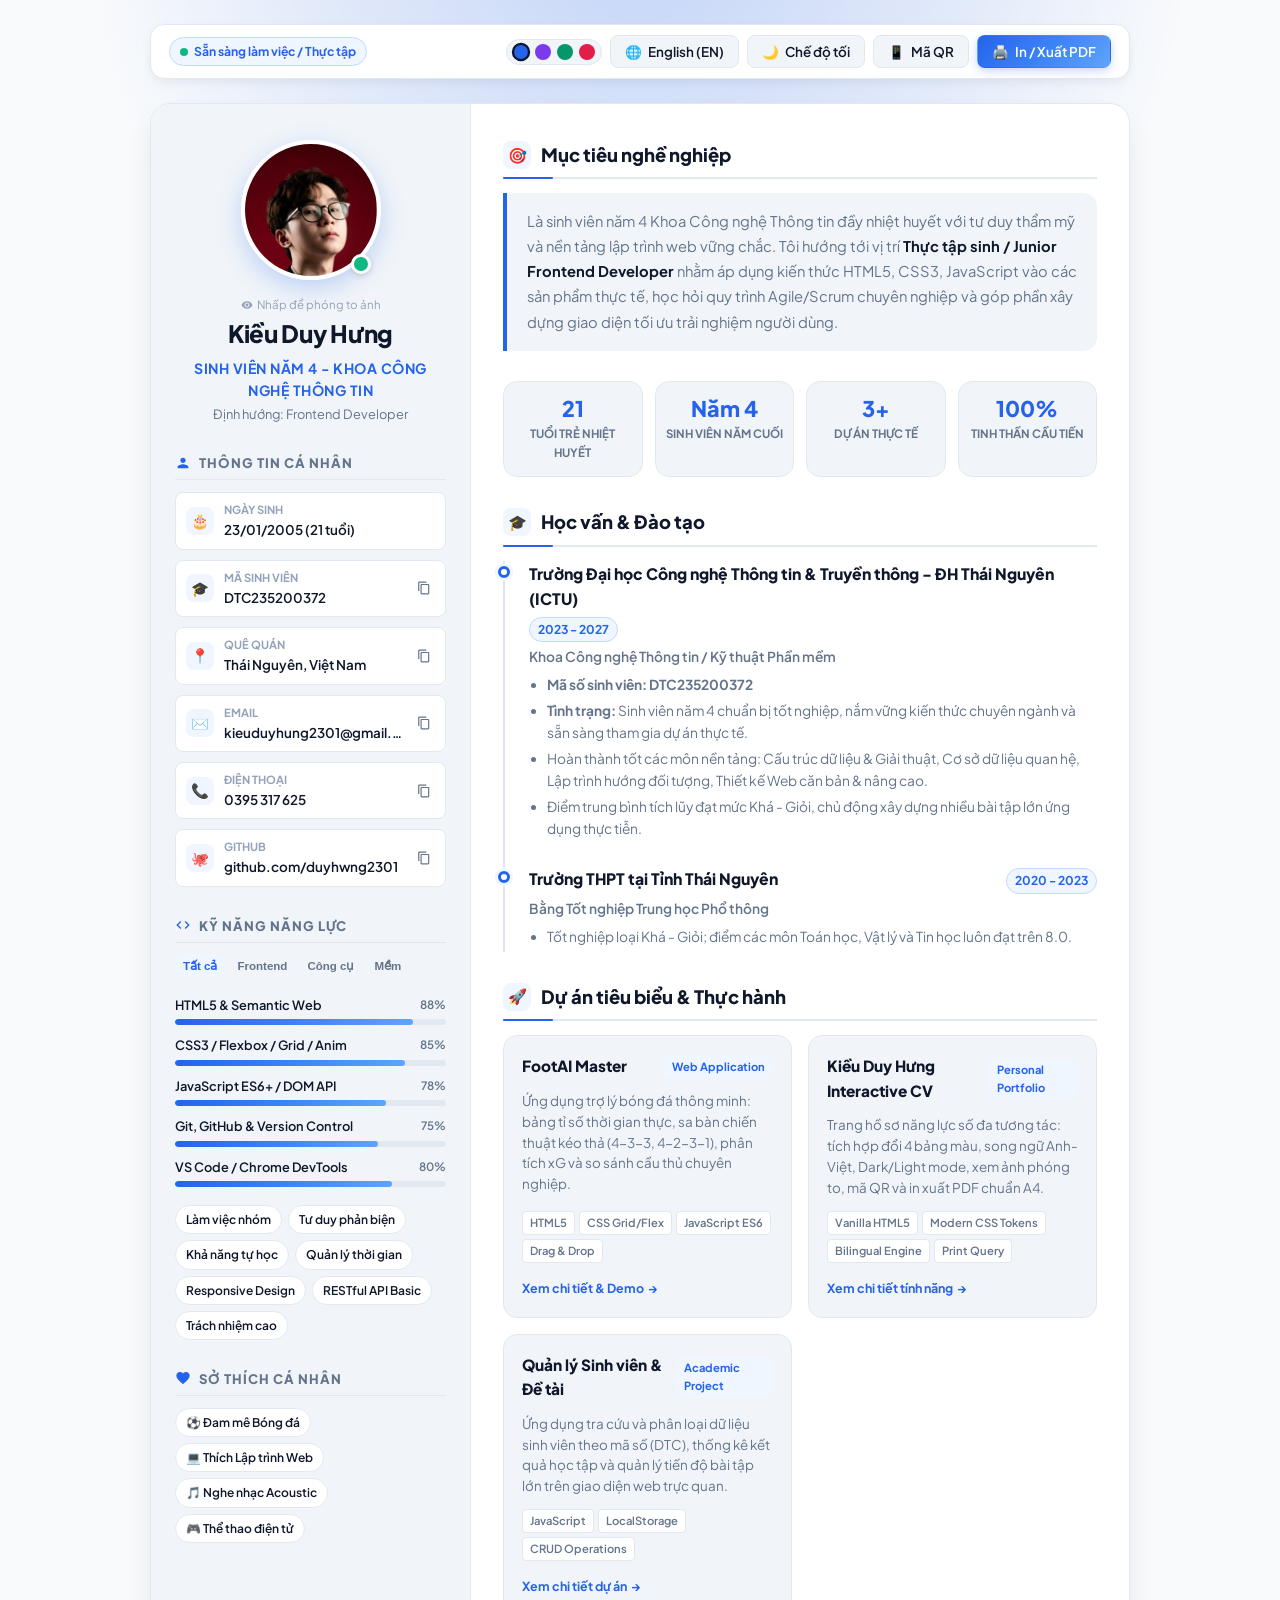
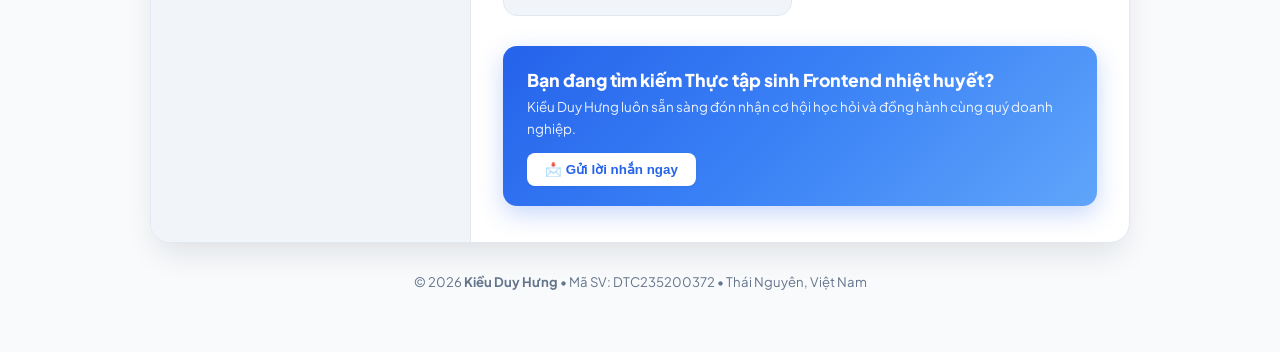
==== commit 06a74485: "update: Cap nhat thong tin sinh vien nam 4, Khoa Cong nghe Thong tin va SDT 0395317625" ====
--- a/index.html
+++ b/index.html
@@ -74,7 +74,7 @@
           <span data-vi="Nhấp để phóng to ảnh" data-en="Click to enlarge photo">Nhấp để phóng to ảnh</span>
         </div>
         <h1 class="profile-fullname">Kiều Duy Hưng</h1>
-        <div class="profile-headline" data-vi="Sinh viên Công nghệ Thông tin" data-en="IT Student & Software Engineer">Sinh viên Công nghệ Thông tin</div>
+        <div class="profile-headline" data-vi="Sinh viên năm 4 - Khoa Công nghệ Thông tin" data-en="Senior Student - Faculty of Information Technology">Sinh viên năm 4 - Khoa Công nghệ Thông tin</div>
         <div class="profile-subheadline" data-vi="Định hướng: Frontend Developer" data-en="Focus: Frontend Developer">Định hướng: Frontend Developer</div>
       </div>
 
@@ -147,10 +147,10 @@
               <div class="contact-icon">📞</div>
               <div class="contact-content">
                 <span class="contact-label" data-vi="Điện thoại" data-en="Phone">Điện thoại</span>
-                <span class="contact-value"><a href="tel:0987654321">0987 654 321</a></span>
+                <span class="contact-value"><a href="tel:0395317625">0395 317 625</a></span>
               </div>
             </div>
-            <button class="copy-mini-btn copy-trigger" data-copy-text="0987654321" title="Sao chép số điện thoại">
+            <button class="copy-mini-btn copy-trigger" data-copy-text="0395317625" title="Sao chép số điện thoại">
               <svg width="14" height="14" viewBox="0 0 24 24" fill="currentColor"><path d="M16 1H4c-1.1 0-2 .9-2 2v14h2V3h12V1zm3 4H8c-1.1 0-2 .9-2 2v14c0 1.1.9 2 2 2h11c1.1 0 2-.9 2-2V7c0-1.1-.9-2-2-2zm0 16H8V7h11v14z"/></svg>
             </button>
           </li>
@@ -267,8 +267,8 @@
           <span class="block-icon">🎯</span>
           <span data-vi="Mục tiêu nghề nghiệp" data-en="Career Objective">Mục tiêu nghề nghiệp</span>
         </h2>
-        <div class="objective-card" data-vi="Là sinh viên ngành Công nghệ Thông tin đầy nhiệt huyết với tư duy thẩm mỹ và nền tảng lập trình web vững chắc. Tôi hướng tới vị trí <strong>Thực tập sinh / Junior Frontend Developer</strong> nhằm áp dụng kiến thức HTML5, CSS3, JavaScript vào các sản phẩm thực tế, học hỏi quy trình Agile/Scrum chuyên nghiệp và góp phần xây dựng giao diện tối ưu trải nghiệm người dùng." data-en="An enthusiastic IT student with a strong eye for UI aesthetics and solid foundations in web development. I am seeking an <strong>Internship / Junior Frontend Developer</strong> position to apply HTML5, CSS3, and modern JavaScript in building real-world software products, adopting professional Agile/Scrum workflows, and elevating user experience.">
-          Là sinh viên ngành Công nghệ Thông tin đầy nhiệt huyết với tư duy thẩm mỹ và nền tảng lập trình web vững chắc. Tôi hướng tới vị trí <strong>Thực tập sinh / Junior Frontend Developer</strong> nhằm áp dụng kiến thức HTML5, CSS3, JavaScript vào các sản phẩm thực tế, học hỏi quy trình Agile/Scrum chuyên nghiệp và góp phần xây dựng giao diện tối ưu trải nghiệm người dùng.
+        <div class="objective-card" data-vi="Là sinh viên năm 4 Khoa Công nghệ Thông tin đầy nhiệt huyết với tư duy thẩm mỹ và nền tảng lập trình web vững chắc. Tôi hướng tới vị trí <strong>Thực tập sinh / Junior Frontend Developer</strong> nhằm áp dụng kiến thức HTML5, CSS3, JavaScript vào các sản phẩm thực tế, học hỏi quy trình Agile/Scrum chuyên nghiệp và góp phần xây dựng giao diện tối ưu trải nghiệm người dùng." data-en="A dedicated senior student from the Faculty of Information Technology with a strong eye for UI aesthetics and solid foundations in web development. I am seeking an <strong>Internship / Junior Frontend Developer</strong> position to apply HTML5, CSS3, and modern JavaScript in building real-world software products, adopting professional Agile/Scrum workflows, and elevating user experience.">
+          Là sinh viên năm 4 Khoa Công nghệ Thông tin đầy nhiệt huyết với tư duy thẩm mỹ và nền tảng lập trình web vững chắc. Tôi hướng tới vị trí <strong>Thực tập sinh / Junior Frontend Developer</strong> nhằm áp dụng kiến thức HTML5, CSS3, JavaScript vào các sản phẩm thực tế, học hỏi quy trình Agile/Scrum chuyên nghiệp và góp phần xây dựng giao diện tối ưu trải nghiệm người dùng.
         </div>
       </div>
 
@@ -279,8 +279,8 @@
           <div class="stat-text" data-vi="Tuổi trẻ nhiệt huyết" data-en="Years of Age">Tuổi trẻ nhiệt huyết</div>
         </div>
         <div class="stat-card">
-          <div class="stat-number">Năm 2</div>
-          <div class="stat-text" data-vi="Đang học Đại học" data-en="Sophomore Year">Đang học Đại học</div>
+          <div class="stat-number">Năm 4</div>
+          <div class="stat-text" data-vi="Sinh viên năm cuối" data-en="Senior Year">Sinh viên năm cuối</div>
         </div>
         <div class="stat-card">
           <div class="stat-number">3+</div>
@@ -305,9 +305,10 @@
               <h3 class="timeline-school" data-vi="Trường Đại học Công nghệ Thông tin & Truyền thông - ĐH Thái Nguyên (ICTU)" data-en="Thai Nguyen University of Information & Communication Technology (ICTU)">Trường Đại học Công nghệ Thông tin & Truyền thông - ĐH Thái Nguyên (ICTU)</h3>
               <span class="timeline-badge">2023 - 2027</span>
             </div>
-            <div class="timeline-major" data-vi="Chuyên ngành: Công nghệ Thông tin / Kỹ thuật Phần mềm" data-en="Major: Information Technology / Software Engineering">Chuyên ngành: Công nghệ Thông tin / Kỹ thuật Phần mềm</div>
+            <div class="timeline-major" data-vi="Khoa Công nghệ Thông tin / Kỹ thuật Phần mềm" data-en="Faculty of Information Technology / Software Engineering">Khoa Công nghệ Thông tin / Kỹ thuật Phần mềm</div>
             <ul class="timeline-notes">
               <li><strong data-vi="Mã số sinh viên:" data-en="Student ID:">Mã số sinh viên:</strong> <strong>DTC235200372</strong></li>
+              <li><strong data-vi="Tình trạng:" data-en="Status:">Tình trạng:</strong> <span data-vi="Sinh viên năm 4 chuẩn bị tốt nghiệp, nắm vững kiến thức chuyên ngành và sẵn sàng tham gia dự án thực tế." data-en="Senior year student preparing for graduation, solid in core curriculum and ready for full-time work.">Sinh viên năm 4 chuẩn bị tốt nghiệp, nắm vững kiến thức chuyên ngành và sẵn sàng tham gia dự án thực tế.</span></li>
               <li data-vi="Hoàn thành tốt các môn nền tảng: Cấu trúc dữ liệu & Giải thuật, Cơ sở dữ liệu quan hệ, Lập trình hướng đối tượng, Thiết kế Web căn bản & nâng cao." data-en="Successfully completed core courses: Data Structures & Algorithms, Relational Databases, OOP, Fundamental & Advanced Web Design.">Hoàn thành tốt các môn nền tảng: Cấu trúc dữ liệu & Giải thuật, Cơ sở dữ liệu quan hệ, Lập trình hướng đối tượng, Thiết kế Web căn bản & nâng cao.</li>
               <li data-vi="Điểm trung bình tích lũy đạt mức Khá - Giỏi, chủ động xây dựng nhiều bài tập lớn ứng dụng thực tiễn." data-en="Maintained Good/Very Good GPA, actively designed several practical semester term projects.">Điểm trung bình tích lũy đạt mức Khá - Giỏi, chủ động xây dựng nhiều bài tập lớn ứng dụng thực tiễn.</li>
             </ul>
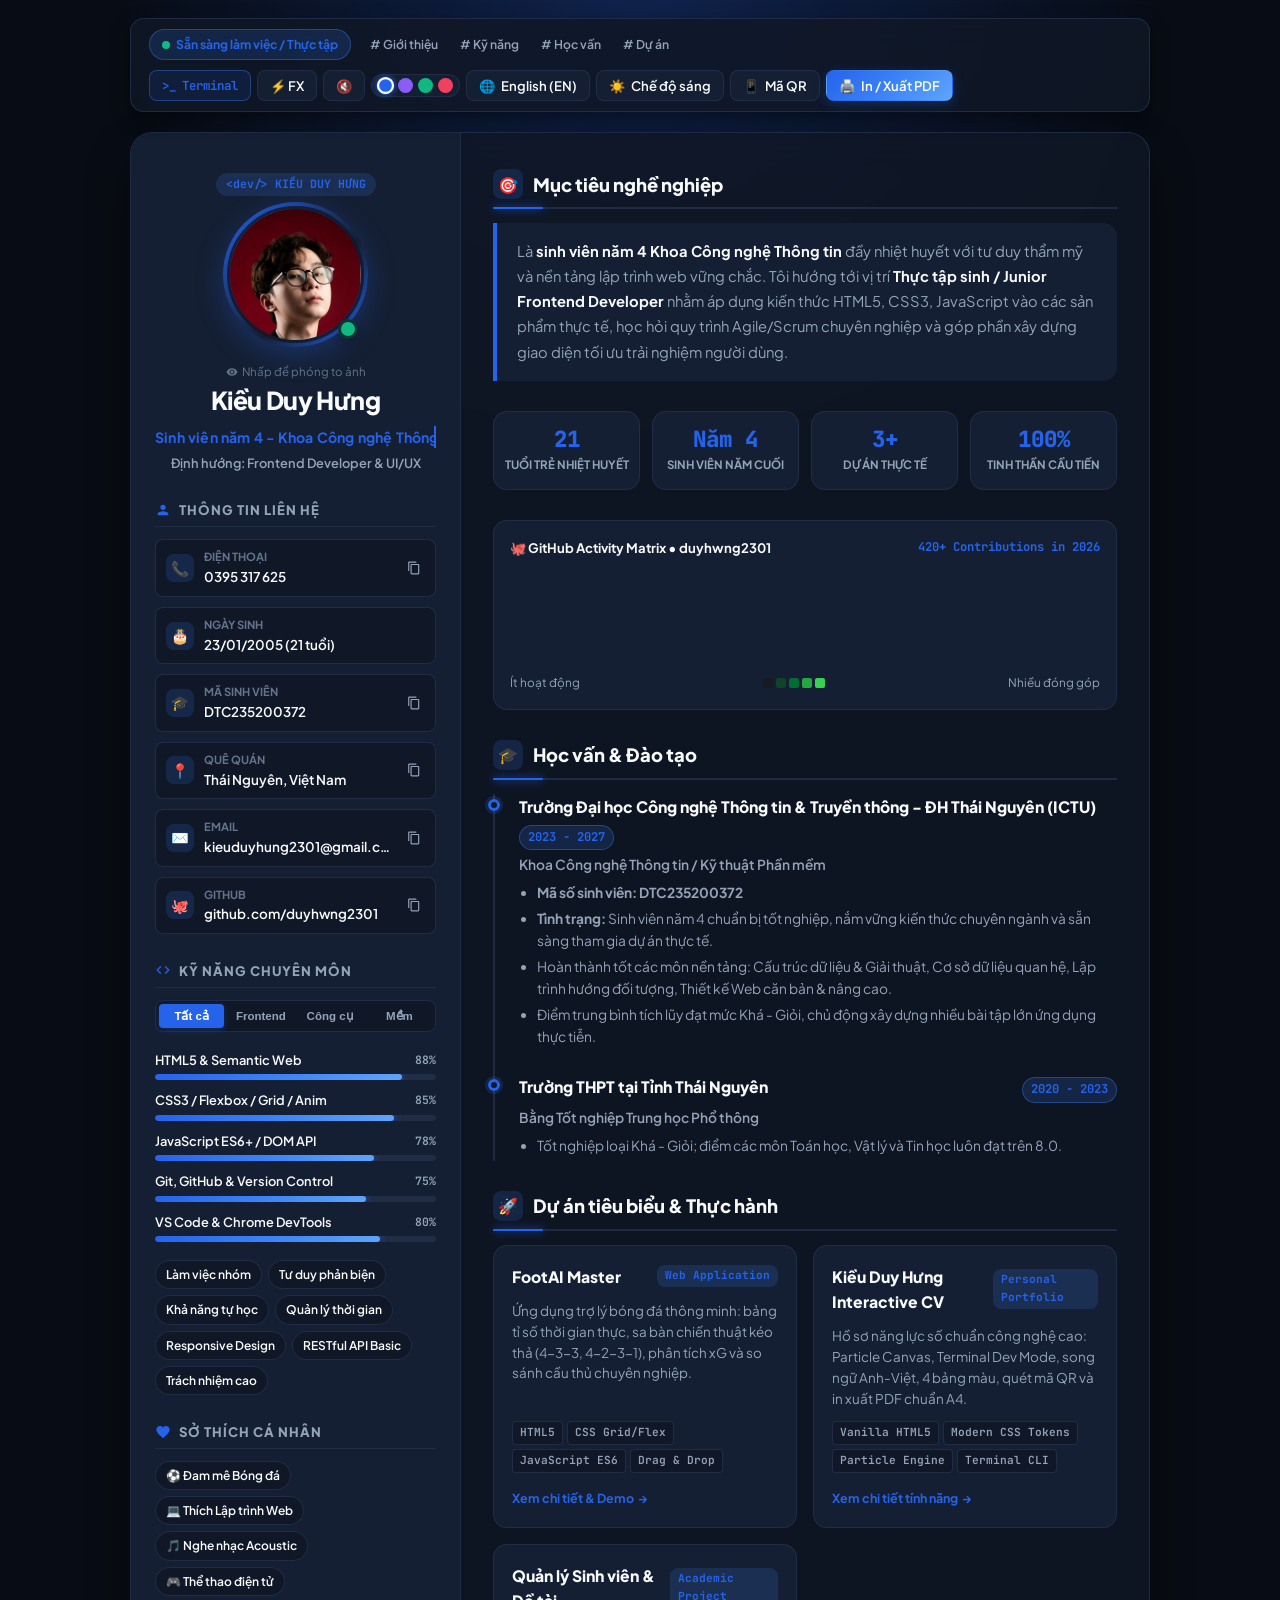
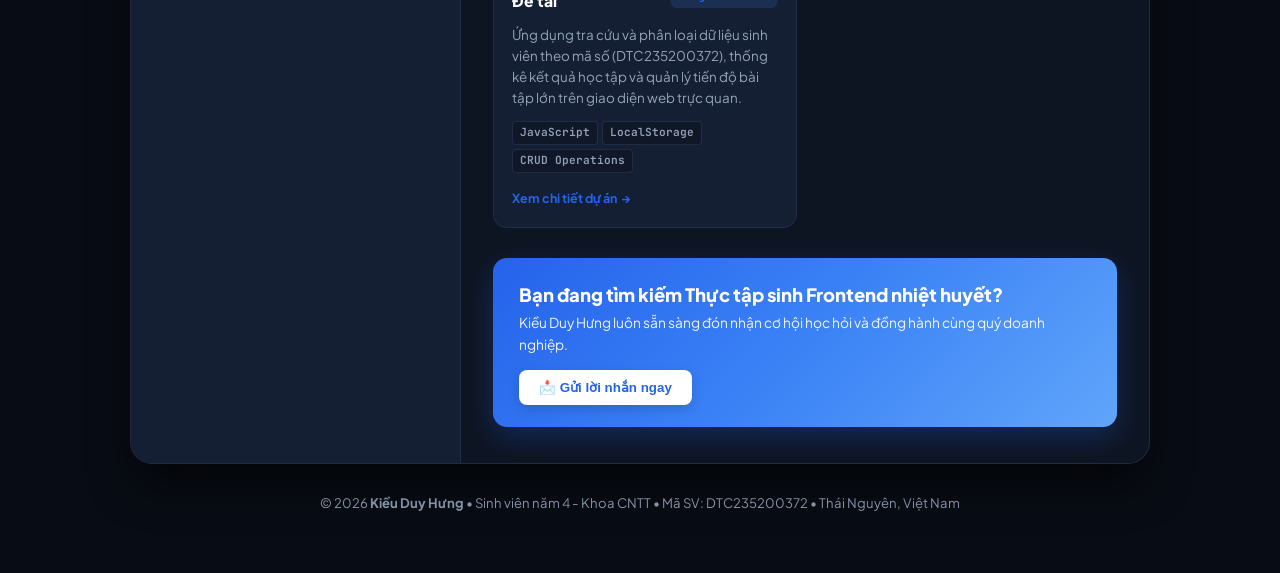
==== commit a5b035db: "feat: Nang cap giao dien cong nghe cao voi Particle Canvas, Developer Terminal, Typewriter va GitHub" ====
--- a/index.html
+++ b/index.html
@@ -1,21 +1,24 @@
 <!DOCTYPE html>
-<html lang="vi">
+<html lang="vi" data-theme="dark">
 <head>
   <meta charset="UTF-8">
   <meta name="viewport" content="width=device-width, initial-scale=1.0">
-  <title>Kiều Duy Hưng - Hồ Sơ Năng Lực (Interactive CV)</title>
-  <meta name="description" content="CV cá nhân trực tuyến của Kiều Duy Hưng - Sinh viên Công nghệ Thông tin, Mã SV DTC235200372, Thái Nguyên. Hỗ trợ song ngữ, đa chủ đề và tối ưu in ấn PDF.">
+  <title>Kiều Duy Hưng - Interactive High-Tech Digital CV</title>
+  <meta name="description" content="Hồ sơ năng lực cá nhân trực tuyến của Kiều Duy Hưng - Sinh viên năm 4 Khoa Công nghệ Thông tin (ICTU Thái Nguyên), Mã SV DTC235200372, SĐT 0395 317 625. Giao diện công nghệ cao, đa chủ đề, terminal dev mode và tối ưu in ấn PDF.">
   <link rel="icon" type="image/png" href="avatar.png">
 
-  <!-- Google Fonts: Plus Jakarta Sans -->
+  <!-- Google Fonts: Plus Jakarta Sans & JetBrains Mono -->
   <link rel="preconnect" href="https://fonts.googleapis.com">
   <link rel="preconnect" href="https://fonts.gstatic.com" crossorigin>
-  <link href="https://fonts.googleapis.com/css2?family=Plus+Jakarta+Sans:wght@400;500;600;700;800&display=swap" rel="stylesheet">
-
-  <!-- Custom CSS -->
+  <link href="https://fonts.googleapis.com/css2?family=JetBrains+Mono:wght@400;600;700;800&family=Plus+Jakarta+Sans:wght@400;500;600;700;800&display=swap" rel="stylesheet">
+
+  <!-- Custom Stylesheet -->
   <link rel="stylesheet" href="cv.css">
 </head>
 <body>
+
+  <!-- ==================== PARTICLES CANVAS BACKGROUND ==================== -->
+  <canvas id="techCanvas"></canvas>
 
   <!-- ==================== TOP FLOATING CONTROL BAR ==================== -->
   <header class="control-bar" id="topControlBar">
@@ -24,15 +27,38 @@
         <span class="pulse-dot"></span>
         <span data-vi="Sẵn sàng làm việc / Thực tập" data-en="Open to Work / Internship">Sẵn sàng làm việc / Thực tập</span>
       </div>
+
+      <!-- Quick Nav Pills -->
+      <nav class="nav-pills">
+        <a href="#about" class="nav-pill-link" data-vi="# Giới thiệu" data-en="# About"># Giới thiệu</a>
+        <a href="#skills" class="nav-pill-link" data-vi="# Kỹ năng" data-en="# Skills"># Kỹ năng</a>
+        <a href="#education" class="nav-pill-link" data-vi="# Học vấn" data-en="# Education"># Học vấn</a>
+        <a href="#projects" class="nav-pill-link" data-vi="# Dự án" data-en="# Projects"># Dự án</a>
+      </nav>
     </div>
 
     <div class="control-right">
+      <!-- Dev Terminal Trigger Button -->
+      <button class="btn btn-cyber" id="terminalBtn" title="Mở Developer Terminal">
+        <span>&gt;_</span> <span>Terminal</span>
+      </button>
+
+      <!-- Particle FX Toggle -->
+      <button class="btn btn-outline" id="fxToggleBtn" title="Bật/Tắt hiệu ứng hạt mạng lưới">
+        <span>⚡ FX</span>
+      </button>
+
+      <!-- Sound Toggle -->
+      <button class="btn btn-outline" id="sfxToggleBtn" title="Bật/Tắt âm thanh tương tác">
+        <span id="sfxIcon">🔊</span>
+      </button>
+
       <!-- Color Accent Picker -->
       <div class="color-picker" title="Chọn màu chủ đạo / Color Accent">
-        <div class="color-dot dot-blue active" data-color="blue" title="Xanh Công Nghệ (Blue)"></div>
-        <div class="color-dot dot-violet" data-color="violet" title="Tím Sáng Tạo (Violet)"></div>
-        <div class="color-dot dot-emerald" data-color="emerald" title="Xanh Lục Bảo (Emerald)"></div>
-        <div class="color-dot dot-rose" data-color="rose" title="Hồng Đam Mê (Rose)"></div>
+        <div class="color-dot dot-blue active" data-color="blue" title="Cyber Blue"></div>
+        <div class="color-dot dot-violet" data-color="violet" title="Neon Violet"></div>
+        <div class="color-dot dot-emerald" data-color="emerald" title="Emerald Green"></div>
+        <div class="color-dot dot-rose" data-color="rose" title="Cyber Rose"></div>
       </div>
 
       <!-- Language Toggle -->
@@ -42,7 +68,7 @@
 
       <!-- Theme Toggle -->
       <button class="btn btn-outline" id="themeToggleBtn" title="Chuyển đổi Sáng / Tối">
-        <span id="themeIcon">🌙</span> <span id="themeText" data-vi="Chế độ tối" data-en="Dark Mode">Chế độ tối</span>
+        <span id="themeIcon">☀️</span> <span id="themeText" data-vi="Chế độ sáng" data-en="Light Mode">Chế độ sáng</span>
       </button>
 
       <!-- QR Code Button -->
@@ -61,10 +87,11 @@
   <main class="cv-container" id="cvContainer">
 
     <!-- ==================== LEFT SIDEBAR ==================== -->
-    <aside class="cv-sidebar">
-
-      <!-- Profile Avatar & Title -->
+    <aside class="cv-sidebar" id="about">
+
+      <!-- Profile Avatar & Real Portrait -->
       <div class="profile-box">
+        <span class="profile-tag">&lt;dev/&gt; KIỀU DUY HƯNG</span>
         <div class="avatar-wrapper" id="avatarWrapper" title="Nhấp để xem ảnh đầy đủ">
           <img src="avatar.png" alt="Kiều Duy Hưng - Chân dung" class="avatar-img" id="avatarImg" onerror="this.src='assets/avatar.png'">
           <div class="avatar-status-badge" title="Đang hoạt động"></div>
@@ -73,21 +100,43 @@
           <svg width="12" height="12" viewBox="0 0 24 24" fill="currentColor"><path d="M12 4.5C7 4.5 2.73 7.61 1 12c1.73 4.39 6 7.5 11 7.5s9.27-3.11 11-7.5c-1.73-4.39-6-7.5-11-7.5zm0 12.5c-2.76 0-5-2.24-5-5s2.24-5 5-5 5 2.24 5 5-2.24 5-5 5zm0-8c-1.66 0-3 1.34-3 3s1.34 3 3 3 3-1.34 3-3-1.34-3-3-3z"/></svg>
           <span data-vi="Nhấp để phóng to ảnh" data-en="Click to enlarge photo">Nhấp để phóng to ảnh</span>
         </div>
+
         <h1 class="profile-fullname">Kiều Duy Hưng</h1>
-        <div class="profile-headline" data-vi="Sinh viên năm 4 - Khoa Công nghệ Thông tin" data-en="Senior Student - Faculty of Information Technology">Sinh viên năm 4 - Khoa Công nghệ Thông tin</div>
-        <div class="profile-subheadline" data-vi="Định hướng: Frontend Developer" data-en="Focus: Frontend Developer">Định hướng: Frontend Developer</div>
+
+        <!-- Typewriter Dynamic Role Display -->
+        <div class="typewriter-box">
+          <span id="typewriterText" class="typewriter-text">Sinh viên năm 4 - Khoa Công nghệ Thông tin</span>
+        </div>
+
+        <div class="profile-subheadline" data-vi="Định hướng: Frontend Developer & UI/UX" data-en="Focus: Frontend Developer & UI/UX">
+          Định hướng: Frontend Developer & UI/UX
+        </div>
       </div>
 
       <!-- Contact Information -->
-      <section class="side-block">
+      <section class="side-block" id="contact">
         <div class="side-header">
           <div class="side-header-left">
             <svg viewBox="0 0 24 24"><path d="M12 12c2.21 0 4-1.79 4-4s-1.79-4-4-4-4 1.79-4 4 1.79 4 4 4zm0 2c-2.67 0-8 1.34-8 4v2h16v-2c0-2.66-5.33-4-8-4z"/></svg>
-            <span data-vi="Thông tin cá nhân" data-en="Personal Details">Thông tin cá nhân</span>
+            <span data-vi="Thông tin liên hệ" data-en="Contact Details">Thông tin liên hệ</span>
           </div>
         </div>
 
         <ul class="contact-list">
+          <!-- Điện thoại (0395 317 625) -->
+          <li class="contact-row">
+            <div class="contact-left">
+              <div class="contact-icon">📞</div>
+              <div class="contact-content">
+                <span class="contact-label" data-vi="Điện thoại" data-en="Phone">Điện thoại</span>
+                <span class="contact-value"><a href="tel:0395317625">0395 317 625</a></span>
+              </div>
+            </div>
+            <button class="copy-mini-btn copy-trigger" data-copy-text="0395317625" title="Sao chép số điện thoại">
+              <svg width="14" height="14" viewBox="0 0 24 24" fill="currentColor"><path d="M16 1H4c-1.1 0-2 .9-2 2v14h2V3h12V1zm3 4H8c-1.1 0-2 .9-2 2v14c0 1.1.9 2 2 2h11c1.1 0 2-.9 2-2V7c0-1.1-.9-2-2-2zm0 16H8V7h11v14z"/></svg>
+            </button>
+          </li>
+
           <!-- Ngày sinh -->
           <li class="contact-row">
             <div class="contact-left">
@@ -141,20 +190,6 @@
             </button>
           </li>
 
-          <!-- Điện thoại -->
-          <li class="contact-row">
-            <div class="contact-left">
-              <div class="contact-icon">📞</div>
-              <div class="contact-content">
-                <span class="contact-label" data-vi="Điện thoại" data-en="Phone">Điện thoại</span>
-                <span class="contact-value"><a href="tel:0395317625">0395 317 625</a></span>
-              </div>
-            </div>
-            <button class="copy-mini-btn copy-trigger" data-copy-text="0395317625" title="Sao chép số điện thoại">
-              <svg width="14" height="14" viewBox="0 0 24 24" fill="currentColor"><path d="M16 1H4c-1.1 0-2 .9-2 2v14h2V3h12V1zm3 4H8c-1.1 0-2 .9-2 2v14c0 1.1.9 2 2 2h11c1.1 0 2-.9 2-2V7c0-1.1-.9-2-2-2zm0 16H8V7h11v14z"/></svg>
-            </button>
-          </li>
-
           <!-- GitHub Profile -->
           <li class="contact-row">
             <div class="contact-left">
@@ -172,11 +207,11 @@
       </section>
 
       <!-- Skills Section with Filter Tabs -->
-      <section class="side-block">
+      <section class="side-block" id="skills">
         <div class="side-header">
           <div class="side-header-left">
             <svg viewBox="0 0 24 24"><path d="M9.4 16.6L4.8 12l4.6-4.6L8 6l-6 6 6 6 1.4-1.4zm5.2 0l4.6-4.6-4.6-4.6L16 6l6 6-6 6-1.4-1.4z"/></svg>
-            <span data-vi="Kỹ năng năng lực" data-en="Skill Competence">Kỹ năng năng lực</span>
+            <span data-vi="Kỹ năng chuyên môn" data-en="Technical Competence">Kỹ năng chuyên môn</span>
           </div>
         </div>
 
@@ -222,7 +257,7 @@
 
           <div class="skill-item" data-category="tools">
             <div class="skill-item-info">
-              <span>VS Code / Chrome DevTools</span>
+              <span>VS Code & Chrome DevTools</span>
               <span class="skill-item-level">80%</span>
             </div>
             <div class="skill-track"><div class="skill-fill" style="width: 80%;"></div></div>
@@ -267,8 +302,8 @@
           <span class="block-icon">🎯</span>
           <span data-vi="Mục tiêu nghề nghiệp" data-en="Career Objective">Mục tiêu nghề nghiệp</span>
         </h2>
-        <div class="objective-card" data-vi="Là sinh viên năm 4 Khoa Công nghệ Thông tin đầy nhiệt huyết với tư duy thẩm mỹ và nền tảng lập trình web vững chắc. Tôi hướng tới vị trí <strong>Thực tập sinh / Junior Frontend Developer</strong> nhằm áp dụng kiến thức HTML5, CSS3, JavaScript vào các sản phẩm thực tế, học hỏi quy trình Agile/Scrum chuyên nghiệp và góp phần xây dựng giao diện tối ưu trải nghiệm người dùng." data-en="A dedicated senior student from the Faculty of Information Technology with a strong eye for UI aesthetics and solid foundations in web development. I am seeking an <strong>Internship / Junior Frontend Developer</strong> position to apply HTML5, CSS3, and modern JavaScript in building real-world software products, adopting professional Agile/Scrum workflows, and elevating user experience.">
-          Là sinh viên năm 4 Khoa Công nghệ Thông tin đầy nhiệt huyết với tư duy thẩm mỹ và nền tảng lập trình web vững chắc. Tôi hướng tới vị trí <strong>Thực tập sinh / Junior Frontend Developer</strong> nhằm áp dụng kiến thức HTML5, CSS3, JavaScript vào các sản phẩm thực tế, học hỏi quy trình Agile/Scrum chuyên nghiệp và góp phần xây dựng giao diện tối ưu trải nghiệm người dùng.
+        <div class="objective-card" data-vi="Là <strong>sinh viên năm 4 Khoa Công nghệ Thông tin</strong> đầy nhiệt huyết với tư duy thẩm mỹ và nền tảng lập trình web vững chắc. Tôi hướng tới vị trí <strong>Thực tập sinh / Junior Frontend Developer</strong> nhằm áp dụng kiến thức HTML5, CSS3, JavaScript vào các sản phẩm thực tế, học hỏi quy trình Agile/Scrum chuyên nghiệp và góp phần xây dựng giao diện tối ưu trải nghiệm người dùng." data-en="A dedicated <strong>senior student from the Faculty of Information Technology</strong> with a strong eye for UI aesthetics and solid foundations in web development. I am seeking an <strong>Internship / Junior Frontend Developer</strong> position to apply HTML5, CSS3, and modern JavaScript in building real-world software products, adopting professional Agile/Scrum workflows, and elevating user experience.">
+          Là <strong>sinh viên năm 4 Khoa Công nghệ Thông tin</strong> đầy nhiệt huyết với tư duy thẩm mỹ và nền tảng lập trình web vững chắc. Tôi hướng tới vị trí <strong>Thực tập sinh / Junior Frontend Developer</strong> nhằm áp dụng kiến thức HTML5, CSS3, JavaScript vào các sản phẩm thực tế, học hỏi quy trình Agile/Scrum chuyên nghiệp và góp phần xây dựng giao diện tối ưu trải nghiệm người dùng.
         </div>
       </div>
 
@@ -292,8 +327,30 @@
         </div>
       </div>
 
+      <!-- GitHub Activity Heatmap Simulation -->
+      <div class="github-heatmap-box">
+        <div class="heatmap-header">
+          <span>🐙 GitHub Activity Matrix • duyhwng2301</span>
+          <span style="color:var(--primary); font-family:var(--font-mono); font-size:0.76rem;">420+ Contributions in 2026</span>
+        </div>
+        <div class="heatmap-grid" id="githubHeatmapGrid">
+          <!-- Populated by script.js -->
+        </div>
+        <div class="heatmap-footer">
+          <span>Ít hoạt động</span>
+          <div style="display:flex; align-items:center; gap:3px;">
+            <div class="heat-cell"></div>
+            <div class="heat-cell heat-l1"></div>
+            <div class="heat-cell heat-l2"></div>
+            <div class="heat-cell heat-l3"></div>
+            <div class="heat-cell heat-l4"></div>
+          </div>
+          <span>Nhiều đóng góp</span>
+        </div>
+      </div>
+
       <!-- Học vấn & Đào tạo -->
-      <div class="main-block">
+      <div class="main-block" id="education">
         <h2 class="block-title">
           <span class="block-icon">🎓</span>
           <span data-vi="Học vấn & Đào tạo" data-en="Education & Training">Học vấn & Đào tạo</span>
@@ -329,7 +386,7 @@
       </div>
 
       <!-- Dự án thực tế (Interactive Cards with Modal Details) -->
-      <div class="main-block">
+      <div class="main-block" id="projects">
         <h2 class="block-title">
           <span class="block-icon">🚀</span>
           <span data-vi="Dự án tiêu biểu & Thực hành" data-en="Featured Projects">Dự án tiêu biểu & Thực hành</span>
@@ -363,14 +420,14 @@
               <h3 class="project-title">Kiều Duy Hưng Interactive CV</h3>
               <span class="project-type-tag">Personal Portfolio</span>
             </div>
-            <p class="project-summary" data-vi="Trang hồ sơ năng lực số đa tương tác: tích hợp đổi 4 bảng màu, song ngữ Anh-Việt, Dark/Light mode, xem ảnh phóng to, mã QR và in xuất PDF chuẩn A4." data-en="Digital resume & portfolio: 4 theme presets, bilingual EN/VI support, dark mode, high-res portrait lightbox, QR code and A4-standard PDF export.">
-              Trang hồ sơ năng lực số đa tương tác: tích hợp đổi 4 bảng màu, song ngữ Anh-Việt, Dark/Light mode, xem ảnh phóng to, mã QR và in xuất PDF chuẩn A4.
+            <p class="project-summary" data-vi="Hồ sơ năng lực số chuẩn công nghệ cao: Particle Canvas, Terminal Dev Mode, song ngữ Anh-Việt, 4 bảng màu, quét mã QR và in xuất PDF chuẩn A4." data-en="Digital resume & portfolio: Particle canvas, Terminal dev mode, 4 theme presets, bilingual EN/VI support, dark mode, high-res portrait, QR code and A4-standard PDF export.">
+              Hồ sơ năng lực số chuẩn công nghệ cao: Particle Canvas, Terminal Dev Mode, song ngữ Anh-Việt, 4 bảng màu, quét mã QR và in xuất PDF chuẩn A4.
             </p>
             <div class="project-tech-tags">
               <span class="tech-badge">Vanilla HTML5</span>
               <span class="tech-badge">Modern CSS Tokens</span>
-              <span class="tech-badge">Bilingual Engine</span>
-              <span class="tech-badge">Print Query</span>
+              <span class="tech-badge">Particle Engine</span>
+              <span class="tech-badge">Terminal CLI</span>
             </div>
             <div class="project-action-link">
               <span data-vi="Xem chi tiết tính năng" data-en="View feature breakdown">Xem chi tiết tính năng</span> →
@@ -383,8 +440,8 @@
               <h3 class="project-title" data-vi="Quản lý Sinh viên & Đề tài" data-en="Student Management Mini-App">Quản lý Sinh viên & Đề tài</h3>
               <span class="project-type-tag">Academic Project</span>
             </div>
-            <p class="project-summary" data-vi="Ứng dụng tra cứu và phân loại dữ liệu sinh viên theo mã số (DTC), thống kê kết quả học tập và quản lý tiến độ bài tập lớn trên giao diện web trực quan." data-en="Web-based student record tool: quick search by Student ID (DTC), academic grading metrics, and term project status tracking.">
-              Ứng dụng tra cứu và phân loại dữ liệu sinh viên theo mã số (DTC), thống kê kết quả học tập và quản lý tiến độ bài tập lớn trên giao diện web trực quan.
+            <p class="project-summary" data-vi="Ứng dụng tra cứu và phân loại dữ liệu sinh viên theo mã số (DTC235200372), thống kê kết quả học tập và quản lý tiến độ bài tập lớn trên giao diện web trực quan." data-en="Web-based student record tool: quick search by Student ID (DTC235200372), academic grading metrics, and term project status tracking.">
+              Ứng dụng tra cứu và phân loại dữ liệu sinh viên theo mã số (DTC235200372), thống kê kết quả học tập và quản lý tiến độ bài tập lớn trên giao diện web trực quan.
             </p>
             <div class="project-tech-tags">
               <span class="tech-badge">JavaScript</span>
@@ -413,17 +470,42 @@
   </main>
 
   <footer class="cv-bottom">
-    <p>© 2026 <strong>Kiều Duy Hưng</strong> • <span data-vi="Mã SV:" data-en="Student ID:">Mã SV:</span> DTC235200372 • Thái Nguyên, Việt Nam</p>
+    <p>© 2026 <strong>Kiều Duy Hưng</strong> • <span data-vi="Sinh viên năm 4 - Khoa CNTT" data-en="Senior Student - Faculty of IT">Sinh viên năm 4 - Khoa CNTT</span> • <span data-vi="Mã SV:" data-en="Student ID:">Mã SV:</span> DTC235200372 • Thái Nguyên, Việt Nam</p>
   </footer>
 
   <!-- ==================== MODALS ==================== -->
 
-  <!-- 1. Avatar Lightbox Modal -->
+  <!-- 1. Developer Terminal Modal -->
+  <div class="modal-overlay" id="modalTerminal">
+    <div class="modal-card terminal-modal-card">
+      <div class="terminal-header-bar">
+        <div class="terminal-mac-btns">
+          <span class="mac-btn mac-close" title="Đóng"></span>
+          <span class="mac-btn mac-min"></span>
+          <span class="mac-btn mac-max"></span>
+        </div>
+        <div class="terminal-title-text">hung@ictu-terminal: ~ (bash)</div>
+        <button class="modal-close-btn" style="position:static; width:24px; height:24px; font-size:0.9rem;" title="Đóng">&times;</button>
+      </div>
+      <div class="terminal-body" id="termBody">
+        <div class="term-output" id="termOutput">
+          <div class="term-cyan">=== CHÀO MỪNG ĐẾN VỚI TERMINAL KIỀU DUY HƯNG ===</div>
+          <div class="term-dim">Gõ <span class="term-green">'help'</span> để xem tất cả câu lệnh khả dụng (bio, skills, projects, contact, sudo hire, clear).</div>
+        </div>
+        <div class="term-input-row">
+          <span class="term-prompt">hung@ictu:~$</span>
+          <input type="text" class="term-input-field" id="termInput" placeholder="gõ lệnh tại đây (vd: help, bio, contact)..." autocomplete="off" spellcheck="false">
+        </div>
+      </div>
+    </div>
+  </div>
+
+  <!-- 2. Avatar Lightbox Modal -->
   <div class="modal-overlay" id="modalAvatar">
     <div class="modal-card" style="text-align: center;">
       <button class="modal-close-btn" title="Đóng">&times;</button>
       <h3 class="modal-title">Kiều Duy Hưng</h3>
-      <p style="font-size:0.84rem; color:var(--text-muted); margin-bottom:12px;" data-vi="Chân dung cá nhân (2005 - 21 tuổi - Thái Nguyên)" data-en="Personal Portrait (Born 2005 - Thai Nguyen)">Chân dung cá nhân (2005 - 21 tuổi - Thái Nguyên)</p>
+      <p style="font-size:0.84rem; color:var(--text-muted); margin-bottom:12px;" data-vi="Chân dung cá nhân (Sinh viên năm 4 Khoa CNTT - Thái Nguyên)" data-en="Personal Portrait (Senior Student - Faculty of IT)">Chân dung cá nhân (Sinh viên năm 4 Khoa CNTT - Thái Nguyên)</p>
       <img src="avatar.png" alt="Kiều Duy Hưng Full Portrait" class="avatar-lightbox-img" onerror="this.src='assets/avatar.png'">
       <div style="margin-top: 14px;">
         <a href="avatar.png" download="Kieu_Duy_Hung_Avatar.png" class="btn btn-outline">⬇️ <span data-vi="Tải ảnh về máy" data-en="Download Photo">Tải ảnh về máy</span></a>
@@ -431,7 +513,7 @@
     </div>
   </div>
 
-  <!-- 2. QR Code Modal -->
+  <!-- 3. QR Code Modal -->
   <div class="modal-overlay" id="modalQR">
     <div class="modal-card" style="text-align: center;">
       <button class="modal-close-btn" title="Đóng">&times;</button>
@@ -440,22 +522,17 @@
         Mở camera điện thoại hoặc Zalo để quét trực tiếp link GitHub Pages của Kiều Duy Hưng
       </p>
       <div class="qr-display-box">
-        <!-- High-contrast SVG QR Code pointing to GitHub Pages -->
         <svg width="190" height="190" viewBox="0 0 33 33" shape-rendering="crispEdges">
           <rect width="33" height="33" fill="#ffffff"/>
-          <!-- Position Detection Patterns (Top-Left) -->
           <rect x="2" y="2" width="7" height="7" fill="#0f172a"/>
           <rect x="3" y="3" width="5" height="5" fill="#ffffff"/>
           <rect x="4" y="4" width="3" height="3" fill="#0f172a"/>
-          <!-- Position Detection Patterns (Top-Right) -->
           <rect x="24" y="2" width="7" height="7" fill="#0f172a"/>
           <rect x="25" y="3" width="5" height="5" fill="#ffffff"/>
           <rect x="26" y="4" width="3" height="3" fill="#0f172a"/>
-          <!-- Position Detection Patterns (Bottom-Left) -->
           <rect x="2" y="24" width="7" height="7" fill="#0f172a"/>
           <rect x="3" y="25" width="5" height="5" fill="#ffffff"/>
           <rect x="4" y="26" width="3" height="3" fill="#0f172a"/>
-          <!-- Data modules pattern -->
           <rect x="11" y="2" width="2" height="1" fill="#0f172a"/>
           <rect x="15" y="2" width="3" height="1" fill="#0f172a"/>
           <rect x="20" y="2" width="2" height="1" fill="#0f172a"/>
@@ -499,18 +576,16 @@
     </div>
   </div>
 
-  <!-- 3. Dynamic Project Details Modal -->
+  <!-- 4. Dynamic Project Details Modal -->
   <div class="modal-overlay" id="modalProject">
     <div class="modal-card">
       <button class="modal-close-btn" title="Đóng">&times;</button>
       <h3 class="modal-title" id="projectModalTitle">Chi Tiết Dự Án</h3>
-      <div class="modal-content-body" id="projectModalBody">
-        <!-- Content injected dynamically by script.js -->
-      </div>
+      <div class="modal-content-body" id="projectModalBody"></div>
     </div>
   </div>
 
-  <!-- 4. Contact Message Modal -->
+  <!-- 5. Contact Message Modal -->
   <div class="modal-overlay" id="modalContact">
     <div class="modal-card">
       <button class="modal-close-btn" title="Đóng">&times;</button>
--- a/cv.css
+++ b/cv.css
@@ -1,29 +1,30 @@
 /* ==========================================================================
    CV Cá Nhân - Kiều Duy Hưng
-   Modern, Interactive, Multi-Feature & Print-Ready Stylesheet
+   Ultra-Modern, Cyberpunk/Tech Aesthetic, Interactive & Print-Ready CSS
    ========================================================================== */
 
 /* --- Design Tokens & Themes --- */
 :root {
   --font-primary: 'Plus Jakarta Sans', -apple-system, BlinkMacSystemFont, 'Segoe UI', Roboto, sans-serif;
+  --font-mono: 'JetBrains Mono', 'Fira Code', 'Courier New', monospace;
   
-  /* Dynamic Primary Color (Mặc định: Xanh công nghệ) */
+  /* Dynamic Primary Color (Mặc định: Cyber Blue) */
   --primary: #2563eb;
   --primary-hover: #1d4ed8;
   --primary-gradient: linear-gradient(135deg, #2563eb 0%, #3b82f6 50%, #60a5fa 100%);
   --primary-light: #eff6ff;
   --primary-border: #bfdbfe;
-  --primary-glow: rgba(37, 99, 235, 0.25);
+  --primary-glow: rgba(37, 99, 235, 0.28);
   
   /* Neutral Palette - Light Mode */
   --bg-page: #f8fafc;
-  --bg-card: #ffffff;
+  --bg-card: rgba(255, 255, 255, 0.88);
   --bg-card-subtle: #f1f5f9;
   --bg-card-hover: #e2e8f0;
   --text-main: #0f172a;
   --text-muted: #64748b;
   --text-light: #94a3b8;
-  --border-color: #e2e8f0;
+  --border-color: rgba(226, 232, 240, 0.85);
   --border-subtle: #cbd5e1;
   
   /* Status Colors */
@@ -33,76 +34,80 @@
   --info: #0284c7;
 
   /* Shadows & Radius */
-  --shadow-sm: 0 1px 3px rgba(0, 0, 0, 0.05);
-  --shadow-md: 0 4px 12px -2px rgba(15, 23, 42, 0.08);
-  --shadow-lg: 0 16px 32px -8px rgba(15, 23, 42, 0.12);
+  --shadow-sm: 0 2px 4px rgba(0, 0, 0, 0.04);
+  --shadow-md: 0 6px 18px -3px rgba(15, 23, 42, 0.08);
+  --shadow-lg: 0 20px 40px -10px rgba(15, 23, 42, 0.12);
+  --shadow-glow: 0 0 25px var(--primary-glow);
   --radius-sm: 8px;
   --radius-md: 14px;
-  --radius-lg: 20px;
+  --radius-lg: 22px;
   --radius-full: 9999px;
   --transition: all 0.25s cubic-bezier(0.4, 0, 0.2, 1);
 }
 
 /* Color Presets */
 [data-color="violet"] {
-  --primary: #7c3aed;
-  --primary-hover: #6d28d9;
+  --primary: #8b5cf6;
+  --primary-hover: #7c3aed;
   --primary-gradient: linear-gradient(135deg, #7c3aed 0%, #8b5cf6 50%, #a78bfa 100%);
   --primary-light: #f5f3ff;
   --primary-border: #ddd6fe;
-  --primary-glow: rgba(124, 58, 237, 0.25);
+  --primary-glow: rgba(139, 92, 246, 0.28);
 }
 
 [data-color="emerald"] {
-  --primary: #059669;
-  --primary-hover: #047857;
+  --primary: #10b981;
+  --primary-hover: #059669;
   --primary-gradient: linear-gradient(135deg, #059669 0%, #10b981 50%, #34d399 100%);
   --primary-light: #ecfdf5;
   --primary-border: #a7f3d0;
-  --primary-glow: rgba(5, 150, 105, 0.25);
+  --primary-glow: rgba(16, 185, 129, 0.28);
 }
 
 [data-color="rose"] {
-  --primary: #e11d48;
-  --primary-hover: #be123c;
+  --primary: #f43f5e;
+  --primary-hover: #e11d48;
   --primary-gradient: linear-gradient(135deg, #e11d48 0%, #f43f5e 50%, #fb7185 100%);
   --primary-light: #fff1f2;
   --primary-border: #fecdd3;
-  --primary-glow: rgba(225, 29, 72, 0.25);
-}
-
-/* Dark Mode Theme */
+  --primary-glow: rgba(244, 63, 94, 0.28);
+}
+
+/* Dark Mode Theme (Cyberpunk / Deep Tech Slate) */
 [data-theme="dark"] {
-  --bg-page: #0b0f19;
-  --bg-card: #131b2e;
-  --bg-card-subtle: #19233c;
-  --bg-card-hover: #222f4c;
+  --bg-page: #080c14;
+  --bg-card: rgba(17, 24, 39, 0.82);
+  --bg-card-subtle: #151f33;
+  --bg-card-hover: #1e2c47;
   --text-main: #f8fafc;
   --text-muted: #94a3b8;
   --text-light: #64748b;
-  --border-color: #243049;
+  --border-color: rgba(36, 48, 73, 0.85);
   --border-subtle: #334155;
-  --primary-light: rgba(59, 130, 246, 0.15);
-  --primary-border: rgba(59, 130, 246, 0.35);
-  --shadow-sm: 0 1px 3px rgba(0, 0, 0, 0.3);
-  --shadow-md: 0 4px 14px -2px rgba(0, 0, 0, 0.4);
-  --shadow-lg: 0 16px 36px -8px rgba(0, 0, 0, 0.6);
+  --primary-light: rgba(59, 130, 246, 0.16);
+  --primary-border: rgba(59, 130, 246, 0.38);
+  --shadow-sm: 0 2px 4px rgba(0, 0, 0, 0.35);
+  --shadow-md: 0 6px 20px -3px rgba(0, 0, 0, 0.55);
+  --shadow-lg: 0 24px 48px -10px rgba(0, 0, 0, 0.75);
 }
 
 [data-theme="dark"][data-color="violet"] {
-  --primary: #8b5cf6;
-  --primary-light: rgba(139, 92, 246, 0.15);
-  --primary-border: rgba(139, 92, 246, 0.35);
+  --primary: #a78bfa;
+  --primary-light: rgba(167, 139, 250, 0.16);
+  --primary-border: rgba(167, 139, 250, 0.38);
+  --primary-glow: rgba(167, 139, 250, 0.3);
 }
 [data-theme="dark"][data-color="emerald"] {
-  --primary: #10b981;
-  --primary-light: rgba(16, 185, 129, 0.15);
-  --primary-border: rgba(16, 185, 129, 0.35);
+  --primary: #34d399;
+  --primary-light: rgba(52, 211, 153, 0.16);
+  --primary-border: rgba(52, 211, 153, 0.38);
+  --primary-glow: rgba(52, 211, 153, 0.3);
 }
 [data-theme="dark"][data-color="rose"] {
-  --primary: #f43f5e;
-  --primary-light: rgba(244, 63, 94, 0.15);
-  --primary-border: rgba(244, 63, 94, 0.35);
+  --primary: #fb7185;
+  --primary-light: rgba(251, 113, 133, 0.16);
+  --primary-border: rgba(251, 113, 133, 0.38);
+  --primary-glow: rgba(251, 113, 133, 0.3);
 }
 
 /* --- Base & Reset --- */
@@ -122,35 +127,52 @@
   color: var(--text-main);
   line-height: 1.6;
   min-height: 100vh;
-  padding: 24px 16px 60px 16px;
+  padding: 18px 16px 60px 16px;
   transition: background-color 0.3s ease, color 0.3s ease;
   position: relative;
   overflow-x: hidden;
 }
 
-/* Subtle Animated Background Mesh */
+/* --- Interactive Particle Canvas Background --- */
+#techCanvas {
+  position: fixed;
+  top: 0;
+  left: 0;
+  width: 100vw;
+  height: 100vh;
+  pointer-events: none;
+  z-index: 0;
+  opacity: 0.6;
+  transition: opacity 0.4s ease;
+}
+
+body.fx-disabled #techCanvas {
+  display: none !important;
+}
+
+/* Glowing Top Ambient Beam */
 body::before {
   content: '';
   position: fixed;
   top: 0;
-  left: 0;
-  right: 0;
-  height: 380px;
-  background: radial-gradient(circle at 50% -20%, var(--primary-glow), transparent 70%);
+  left: 10%;
+  right: 10%;
+  height: 420px;
+  background: radial-gradient(ellipse at 50% -10%, var(--primary-glow), transparent 75%);
   pointer-events: none;
   z-index: 0;
   transition: background 0.3s ease;
 }
 
-/* --- Floating Control Bar --- */
+/* ==================== CONTROL BAR ==================== */
 .control-bar {
   position: sticky;
-  top: 16px;
-  max-width: 980px;
-  margin: 0 auto 24px auto;
+  top: 14px;
+  max-width: 1020px;
+  margin: 0 auto 20px auto;
   background: var(--bg-card);
-  backdrop-filter: blur(12px);
-  -webkit-backdrop-filter: blur(12px);
+  backdrop-filter: blur(16px);
+  -webkit-backdrop-filter: blur(16px);
   padding: 10px 18px;
   border-radius: var(--radius-md);
   border: 1px solid var(--border-color);
@@ -159,14 +181,16 @@
   justify-content: space-between;
   align-items: center;
   flex-wrap: wrap;
-  gap: 12px;
+  gap: 10px;
   z-index: 100;
+  transition: var(--transition);
 }
 
 .control-left {
   display: flex;
   align-items: center;
   gap: 10px;
+  flex-wrap: wrap;
 }
 
 .live-badge {
@@ -175,7 +199,7 @@
   gap: 6px;
   background: var(--primary-light);
   color: var(--primary);
-  padding: 4px 10px;
+  padding: 5px 12px;
   border-radius: var(--radius-full);
   font-size: 0.76rem;
   font-weight: 700;
@@ -193,14 +217,35 @@
 
 @keyframes pulseAnim {
   0% { transform: scale(0.95); box-shadow: 0 0 0 0 rgba(16, 185, 129, 0.7); }
-  70% { transform: scale(1); box-shadow: 0 0 0 7px rgba(16, 185, 129, 0); }
+  70% { transform: scale(1); box-shadow: 0 0 0 8px rgba(16, 185, 129, 0); }
   100% { transform: scale(0.95); box-shadow: 0 0 0 0 rgba(16, 185, 129, 0); }
 }
 
+/* Quick Nav Jump Pills */
+.nav-pills {
+  display: flex;
+  gap: 4px;
+}
+
+.nav-pill-link {
+  font-size: 0.76rem;
+  font-weight: 600;
+  color: var(--text-muted);
+  text-decoration: none;
+  padding: 4px 9px;
+  border-radius: var(--radius-sm);
+  transition: var(--transition);
+}
+
+.nav-pill-link:hover {
+  color: var(--primary);
+  background: var(--primary-light);
+}
+
 .control-right {
   display: flex;
   align-items: center;
-  gap: 8px;
+  gap: 6px;
   flex-wrap: wrap;
 }
 
@@ -208,16 +253,16 @@
 .color-picker {
   display: flex;
   align-items: center;
-  gap: 6px;
-  padding: 4px 6px;
+  gap: 5px;
+  padding: 3px 6px;
   background: var(--bg-card-subtle);
   border-radius: var(--radius-full);
   border: 1px solid var(--border-color);
 }
 
 .color-dot {
-  width: 16px;
-  height: 16px;
+  width: 15px;
+  height: 15px;
   border-radius: 50%;
   cursor: pointer;
   border: 2px solid transparent;
@@ -225,18 +270,19 @@
 }
 
 .color-dot:hover {
-  transform: scale(1.2);
+  transform: scale(1.25);
 }
 
 .color-dot.active {
   border-color: var(--text-main);
   transform: scale(1.15);
+  box-shadow: 0 0 6px var(--primary);
 }
 
 .dot-blue { background: #2563eb; }
-.dot-violet { background: #7c3aed; }
-.dot-emerald { background: #059669; }
-.dot-rose { background: #e11d48; }
+.dot-violet { background: #8b5cf6; }
+.dot-emerald { background: #10b981; }
+.dot-rose { background: #f43f5e; }
 
 /* Control Buttons */
 .btn {
@@ -244,8 +290,8 @@
   align-items: center;
   justify-content: center;
   gap: 6px;
-  padding: 7px 14px;
-  font-size: 0.84rem;
+  padding: 6px 12px;
+  font-size: 0.82rem;
   font-weight: 600;
   font-family: inherit;
   border-radius: var(--radius-sm);
@@ -259,12 +305,12 @@
 .btn-primary {
   background: var(--primary-gradient);
   color: #ffffff;
-  box-shadow: 0 3px 10px var(--primary-glow);
+  box-shadow: 0 3px 12px var(--primary-glow);
 }
 
 .btn-primary:hover {
   transform: translateY(-2px);
-  box-shadow: 0 6px 16px var(--primary-glow);
+  box-shadow: 0 6px 18px var(--primary-glow);
 }
 
 .btn-outline {
@@ -279,19 +325,37 @@
   transform: translateY(-1px);
 }
 
-/* --- Main CV Wrapper --- */
+.btn-cyber {
+  background: rgba(37, 99, 235, 0.12);
+  color: var(--primary);
+  border: 1px solid var(--primary-border);
+  font-family: var(--font-mono);
+  font-size: 0.78rem;
+}
+
+.btn-cyber:hover {
+  background: var(--primary);
+  color: #ffffff;
+  box-shadow: 0 0 15px var(--primary-glow);
+  transform: translateY(-1px);
+}
+
+/* ==================== MAIN CV CONTAINER ==================== */
 .cv-container {
-  max-width: 980px;
+  max-width: 1020px;
   margin: 0 auto;
   background: var(--bg-card);
+  backdrop-filter: blur(20px);
+  -webkit-backdrop-filter: blur(20px);
   border-radius: var(--radius-lg);
   border: 1px solid var(--border-color);
   box-shadow: var(--shadow-lg);
   display: grid;
-  grid-template-columns: 320px 1fr;
+  grid-template-columns: 330px 1fr;
   overflow: hidden;
   position: relative;
   z-index: 1;
+  transition: var(--transition);
 }
 
 /* ==================== LEFT SIDEBAR ==================== */
@@ -301,20 +365,30 @@
   padding: 36px 24px;
   display: flex;
   flex-direction: column;
-  gap: 28px;
-}
-
-/* Profile Card with Real Avatar */
+  gap: 26px;
+}
+
+/* Profile Card with Real Avatar & Glow Ring */
 .profile-box {
   text-align: center;
 }
 
 .avatar-wrapper {
   position: relative;
-  width: 140px;
-  height: 140px;
+  width: 145px;
+  height: 145px;
   margin: 0 auto 16px auto;
   cursor: pointer;
+  border-radius: 50%;
+  padding: 4px;
+  background: linear-gradient(135deg, var(--primary), transparent 60%, var(--primary));
+  box-shadow: 0 8px 28px var(--primary-glow);
+  transition: transform 0.4s cubic-bezier(0.34, 1.56, 0.64, 1), box-shadow 0.3s ease;
+}
+
+.avatar-wrapper:hover {
+  transform: scale(1.06) rotate(1deg);
+  box-shadow: 0 12px 35px var(--primary-glow);
 }
 
 .avatar-img {
@@ -323,58 +397,83 @@
   object-fit: cover;
   object-position: top center;
   border-radius: 50%;
-  border: 4px solid var(--bg-card);
-  box-shadow: 0 8px 24px var(--primary-glow);
-  transition: transform 0.4s cubic-bezier(0.34, 1.56, 0.64, 1), box-shadow 0.3s ease;
-}
-
-.avatar-wrapper:hover .avatar-img {
-  transform: scale(1.05) rotate(1deg);
-  box-shadow: 0 12px 30px var(--primary-glow);
+  border: 3px solid var(--bg-card);
+  display: block;
 }
 
 .avatar-status-badge {
   position: absolute;
-  bottom: 6px;
+  bottom: 8px;
   right: 10px;
   width: 20px;
   height: 20px;
   background: var(--success);
   border: 3px solid var(--bg-card);
   border-radius: 50%;
-  box-shadow: 0 2px 6px rgba(0, 0, 0, 0.15);
+  box-shadow: 0 2px 8px rgba(0, 0, 0, 0.25);
 }
 
 .avatar-hint {
   font-size: 0.72rem;
   color: var(--text-light);
-  margin-top: 4px;
+  margin-top: 6px;
   display: flex;
   align-items: center;
   justify-content: center;
   gap: 4px;
 }
 
+.profile-tag {
+  display: inline-block;
+  font-family: var(--font-mono);
+  font-size: 0.72rem;
+  font-weight: 700;
+  color: var(--primary);
+  background: var(--primary-light);
+  padding: 2px 10px;
+  border-radius: var(--radius-full);
+  margin-bottom: 6px;
+}
+
 .profile-fullname {
-  font-size: 1.5rem;
+  font-size: 1.55rem;
   font-weight: 800;
   color: var(--text-main);
-  letter-spacing: -0.3px;
+  letter-spacing: -0.4px;
   margin-bottom: 4px;
 }
 
-.profile-headline {
+/* Typewriter Dynamic Title */
+.typewriter-box {
+  min-height: 24px;
+  display: flex;
+  align-items: center;
+  justify-content: center;
+  gap: 2px;
   font-size: 0.88rem;
   font-weight: 700;
   color: var(--primary);
-  text-transform: uppercase;
-  letter-spacing: 0.5px;
+  letter-spacing: 0.2px;
+}
+
+.typewriter-text {
+  border-right: 2px solid var(--primary);
+  animation: blinkCursor 0.8s infinite;
+  padding-right: 2px;
+  white-space: nowrap;
+  overflow: hidden;
+}
+
+@keyframes blinkCursor {
+  0%, 100% { border-color: transparent; }
+  50% { border-color: var(--primary); }
 }
 
 .profile-subheadline {
   font-size: 0.8rem;
   color: var(--text-muted);
-  margin-top: 2px;
+  margin-top: 4px;
+  font-weight: 600;
 }
 
 /* Sidebar Section Headers */
@@ -431,7 +530,8 @@
 
 .contact-row:hover {
   border-color: var(--primary-border);
-  transform: translateX(2px);
+  transform: translateX(3px);
+  box-shadow: 0 2px 8px var(--primary-glow);
 }
 
 .contact-left {
@@ -500,6 +600,7 @@
 .copy-mini-btn:hover {
   color: var(--primary);
   background: var(--primary-light);
+  transform: scale(1.15);
 }
 
 /* Skills Category Filter */
@@ -507,23 +608,30 @@
   display: flex;
   gap: 4px;
   margin-bottom: 6px;
+  background: var(--bg-card);
+  padding: 3px;
+  border-radius: var(--radius-sm);
+  border: 1px solid var(--border-color);
 }
 
 .skill-tab-btn {
+  flex: 1;
   background: none;
   border: none;
-  padding: 4px 8px;
+  padding: 5px 6px;
   font-size: 0.72rem;
   font-weight: 700;
   color: var(--text-muted);
   cursor: pointer;
-  border-radius: var(--radius-sm);
-  transition: var(--transition);
+  border-radius: 4px;
+  transition: var(--transition);
+  text-align: center;
 }
 
 .skill-tab-btn.active {
-  background: var(--primary-light);
-  color: var(--primary);
+  background: var(--primary);
+  color: #ffffff;
+  box-shadow: 0 2px 6px var(--primary-glow);
 }
 
 /* Skill Progress Bars */
@@ -550,6 +658,7 @@
 .skill-item-level {
   font-size: 0.72rem;
   color: var(--text-muted);
+  font-family: var(--font-mono);
 }
 
 .skill-track {
@@ -565,6 +674,7 @@
   background: var(--primary-gradient);
   border-radius: var(--radius-full);
   transition: width 1s cubic-bezier(0.4, 0, 0.2, 1);
+  box-shadow: 0 0 8px var(--primary);
 }
 
 /* Badges / Pill Tags */
@@ -591,6 +701,7 @@
   color: var(--primary);
   background: var(--primary-light);
   transform: translateY(-2px);
+  box-shadow: 0 3px 8px var(--primary-glow);
 }
 
 /* ==================== RIGHT MAIN CONTENT ==================== */
@@ -629,18 +740,19 @@
   height: 2px;
   background: var(--primary);
   border-radius: var(--radius-full);
+  box-shadow: 0 0 8px var(--primary);
 }
 
 .block-icon {
-  width: 28px;
-  height: 28px;
+  width: 30px;
+  height: 30px;
   border-radius: var(--radius-sm);
   background: var(--primary-light);
   color: var(--primary);
   display: flex;
   align-items: center;
   justify-content: center;
-  font-size: 0.95rem;
+  font-size: 1rem;
 }
 
 /* Objective Card */
@@ -652,6 +764,7 @@
   font-size: 0.92rem;
   color: var(--text-muted);
   line-height: 1.7;
+  position: relative;
 }
 
 .objective-card strong {
@@ -672,19 +785,21 @@
   padding: 14px 10px;
   text-align: center;
   transition: var(--transition);
+  perspective: 1000px;
 }
 
 .stat-card:hover {
-  transform: translateY(-3px);
+  transform: translateY(-4px);
   border-color: var(--primary-border);
-  box-shadow: var(--shadow-sm);
+  box-shadow: var(--shadow-md);
 }
 
 .stat-number {
-  font-size: 1.35rem;
+  font-size: 1.4rem;
   font-weight: 800;
   color: var(--primary);
   line-height: 1.2;
+  font-family: var(--font-mono);
 }
 
 .stat-text {
@@ -693,6 +808,71 @@
   color: var(--text-muted);
   text-transform: uppercase;
   margin-top: 4px;
+}
+
+/* GitHub Activity Heatmap Simulation */
+.github-heatmap-box {
+  background: var(--bg-card-subtle);
+  border: 1px solid var(--border-color);
+  border-radius: var(--radius-md);
+  padding: 16px;
+  display: flex;
+  flex-direction: column;
+  gap: 10px;
+  transition: var(--transition);
+}
+
+.github-heatmap-box:hover {
+  border-color: var(--primary-border);
+  box-shadow: var(--shadow-sm);
+}
+
+.heatmap-header {
+  display: flex;
+  justify-content: space-between;
+  align-items: center;
+  font-size: 0.82rem;
+  font-weight: 700;
+}
+
+.heatmap-grid {
+  display: grid;
+  grid-auto-flow: column;
+  grid-template-rows: repeat(7, 10px);
+  gap: 3px;
+  overflow-x: auto;
+  padding: 4px 0;
+}
+
+.heat-cell {
+  width: 10px;
+  height: 10px;
+  border-radius: 2px;
+  background: var(--border-color);
+  transition: transform 0.15s ease, background-color 0.2s ease;
+}
+
+.heat-cell:hover {
+  transform: scale(1.4);
+}
+
+.heat-l1 { background: #9be9a8; }
+.heat-l2 { background: #40c463; }
+.heat-l3 { background: #30a14e; }
+.heat-l4 { background: #216e39; }
+
+[data-theme="dark"] .heat-cell { background: #161b22; }
+[data-theme="dark"] .heat-l1 { background: #0e4429; }
+[data-theme="dark"] .heat-l2 { background: #006d32; }
+[data-theme="dark"] .heat-l3 { background: #26a641; }
+[data-theme="dark"] .heat-l4 { background: #39d353; }
+
+.heatmap-footer {
+  display: flex;
+  justify-content: space-between;
+  align-items: center;
+  font-size: 0.74rem;
+  color: var(--text-muted);
 }
 
 /* Education & Experience Timeline */
@@ -745,6 +925,7 @@
   border: 1px solid var(--primary-border);
   padding: 2px 8px;
   border-radius: var(--radius-full);
+  font-family: var(--font-mono);
 }
 
 .timeline-major {
@@ -780,15 +961,32 @@
   display: flex;
   flex-direction: column;
   gap: 12px;
-  transition: var(--transition);
+  transition: transform 0.3s cubic-bezier(0.2, 0, 0.2, 1), box-shadow 0.3s ease, border-color 0.2s ease;
   cursor: pointer;
   position: relative;
+  overflow: hidden;
+}
+
+.project-box::before {
+  content: '';
+  position: absolute;
+  top: 0;
+  left: 0;
+  width: 100%;
+  height: 3px;
+  background: var(--primary-gradient);
+  opacity: 0;
+  transition: opacity 0.3s ease;
+}
+
+.project-box:hover::before {
+  opacity: 1;
 }
 
 .project-box:hover {
-  transform: translateY(-4px);
+  transform: translateY(-5px);
   border-color: var(--primary-border);
-  box-shadow: var(--shadow-md);
+  box-shadow: 0 12px 28px -6px var(--primary-glow);
 }
 
 .project-top-row {
@@ -798,7 +996,7 @@
 }
 
 .project-title {
-  font-size: 0.96rem;
+  font-size: 0.98rem;
   font-weight: 800;
   color: var(--text-main);
 }
@@ -810,6 +1008,7 @@
   border-radius: var(--radius-sm);
   background: var(--primary-light);
   color: var(--primary);
+  font-family: var(--font-mono);
 }
 
 .project-summary {
@@ -833,6 +1032,7 @@
   border: 1px solid var(--border-color);
   color: var(--text-muted);
   border-radius: 4px;
+  font-family: var(--font-mono);
 }
 
 .project-action-link {
@@ -850,41 +1050,41 @@
   background: var(--primary-gradient);
   color: #ffffff;
   border-radius: var(--radius-md);
-  padding: 20px 24px;
+  padding: 22px 26px;
   display: flex;
   justify-content: space-between;
   align-items: center;
   flex-wrap: wrap;
   gap: 14px;
-  box-shadow: 0 8px 24px var(--primary-glow);
+  box-shadow: 0 10px 28px var(--primary-glow);
 }
 
 .hire-text h3 {
-  font-size: 1.1rem;
+  font-size: 1.15rem;
   font-weight: 800;
 }
 
 .hire-text p {
-  font-size: 0.84rem;
-  opacity: 0.9;
-  margin-top: 2px;
+  font-size: 0.86rem;
+  opacity: 0.92;
+  margin-top: 3px;
 }
 
 .hire-btn {
   background: #ffffff;
   color: var(--primary);
   border: none;
-  font-weight: 700;
-  padding: 9px 18px;
+  font-weight: 800;
+  padding: 10px 20px;
   border-radius: var(--radius-sm);
   cursor: pointer;
-  box-shadow: var(--shadow-sm);
+  box-shadow: 0 4px 12px rgba(0, 0, 0, 0.15);
   transition: var(--transition);
 }
 
 .hire-btn:hover {
   transform: translateY(-2px);
-  box-shadow: 0 4px 12px rgba(0, 0, 0, 0.2);
+  box-shadow: 0 6px 16px rgba(0, 0, 0, 0.25);
 }
 
 /* Footer */
@@ -895,16 +1095,105 @@
   color: var(--text-muted);
 }
 
-/* ==================== INTERACTIVE MODALS ==================== */
+/* ==================== DEVELOPER TERMINAL MODAL ==================== */
+.terminal-modal-card {
+  background: #0d1117 !important;
+  color: #c9d1d9 !important;
+  border: 1px solid #30363d !important;
+  font-family: var(--font-mono) !important;
+  max-width: 680px !important;
+  box-shadow: 0 20px 50px rgba(0, 0, 0, 0.8) !important;
+  padding: 0 !important;
+  overflow: hidden !important;
+}
+
+.terminal-header-bar {
+  background: #161b22;
+  border-bottom: 1px solid #30363d;
+  padding: 10px 14px;
+  display: flex;
+  align-items: center;
+  justify-content: space-between;
+}
+
+.terminal-mac-btns {
+  display: flex;
+  gap: 7px;
+}
+
+.mac-btn {
+  width: 12px;
+  height: 12px;
+  border-radius: 50%;
+  display: inline-block;
+}
+
+.mac-close { background: #ff5f56; }
+.mac-min { background: #ffbd2e; }
+.mac-max { background: #27c93f; }
+
+.terminal-title-text {
+  font-size: 0.8rem;
+  color: #8b949e;
+  font-weight: 600;
+}
+
+.terminal-body {
+  padding: 16px;
+  max-height: 420px;
+  overflow-y: auto;
+  font-size: 0.86rem;
+  line-height: 1.6;
+}
+
+.term-output {
+  display: flex;
+  flex-direction: column;
+  gap: 6px;
+  margin-bottom: 12px;
+}
+
+.term-line {
+  word-break: break-word;
+}
+
+.term-cyan { color: #58a6ff; font-weight: 700; }
+.term-green { color: #3fb950; font-weight: 700; }
+.term-yellow { color: #d29922; }
+.term-dim { color: #8b949e; }
+
+.term-input-row {
+  display: flex;
+  align-items: center;
+  gap: 8px;
+}
+
+.term-prompt {
+  color: #3fb950;
+  font-weight: 700;
+  white-space: nowrap;
+}
+
+.term-input-field {
+  flex: 1;
+  background: transparent;
+  border: none;
+  color: #58a6ff;
+  font-family: var(--font-mono);
+  font-size: 0.88rem;
+  outline: none;
+}
+
+/* ==================== STANDARD MODALS ==================== */
 .modal-overlay {
   position: fixed;
   top: 0;
   left: 0;
   right: 0;
   bottom: 0;
-  background: rgba(15, 23, 42, 0.65);
-  backdrop-filter: blur(8px);
-  -webkit-backdrop-filter: blur(8px);
+  background: rgba(10, 15, 26, 0.7);
+  backdrop-filter: blur(10px);
+  -webkit-backdrop-filter: blur(10px);
   display: flex;
   align-items: center;
   justify-content: center;
@@ -922,6 +1211,7 @@
 
 .modal-card {
   background: var(--bg-card);
+  backdrop-filter: blur(20px);
   border: 1px solid var(--border-color);
   border-radius: var(--radius-lg);
   box-shadow: var(--shadow-lg);
@@ -960,6 +1250,7 @@
 .modal-close-btn:hover {
   background: var(--primary-light);
   color: var(--primary);
+  transform: rotate(90deg);
 }
 
 .modal-title {
@@ -981,6 +1272,7 @@
   max-height: 520px;
   object-fit: contain;
   border-radius: var(--radius-md);
+  box-shadow: 0 10px 30px rgba(0, 0, 0, 0.4);
 }
 
 /* QR Code Box */
@@ -1039,7 +1331,7 @@
   right: 24px;
   background: var(--text-main);
   color: var(--bg-page);
-  padding: 12px 18px;
+  padding: 12px 20px;
   border-radius: var(--radius-md);
   font-size: 0.86rem;
   font-weight: 600;
@@ -1052,6 +1344,7 @@
   opacity: 0;
   transition: var(--transition);
   pointer-events: none;
+  border-left: 4px solid var(--primary);
 }
 
 .toast-notice.show {
@@ -1067,6 +1360,7 @@
     padding: 0 !important;
   }
 
+  #techCanvas,
   body::before,
   .control-bar,
   .hire-banner,
@@ -1076,7 +1370,8 @@
   .copy-mini-btn,
   .skills-filter-tabs,
   .avatar-hint,
-  .project-action-link {
+  .project-action-link,
+  .github-heatmap-box {
     display: none !important;
   }
 
@@ -1086,11 +1381,18 @@
     max-width: 100% !important;
     width: 100% !important;
     grid-template-columns: 270px 1fr !important;
+    background: #ffffff !important;
   }
 
   .cv-sidebar {
     background: #f8fafc !important;
     border-right: 1px solid #cbd5e1 !important;
+  }
+
+  .avatar-wrapper {
+    background: transparent !important;
+    box-shadow: none !important;
+    padding: 0 !important;
   }
 
   .avatar-img {
@@ -1127,9 +1429,9 @@
 }
 
 /* ==================== RESPONSIVE DESIGN ==================== */
-@media (max-width: 820px) {
+@media (max-width: 860px) {
   body {
-    padding: 12px 8px 40px 8px;
+    padding: 10px 6px 40px 6px;
   }
 
   .control-bar {
@@ -1138,7 +1440,7 @@
     align-items: stretch;
   }
 
-  .control-right {
+  .control-left, .control-right {
     justify-content: center;
   }
 
@@ -1168,4 +1470,8 @@
     flex-direction: column;
     text-align: center;
   }
-}
+
+  .nav-pills {
+    display: none;
+  }
+}
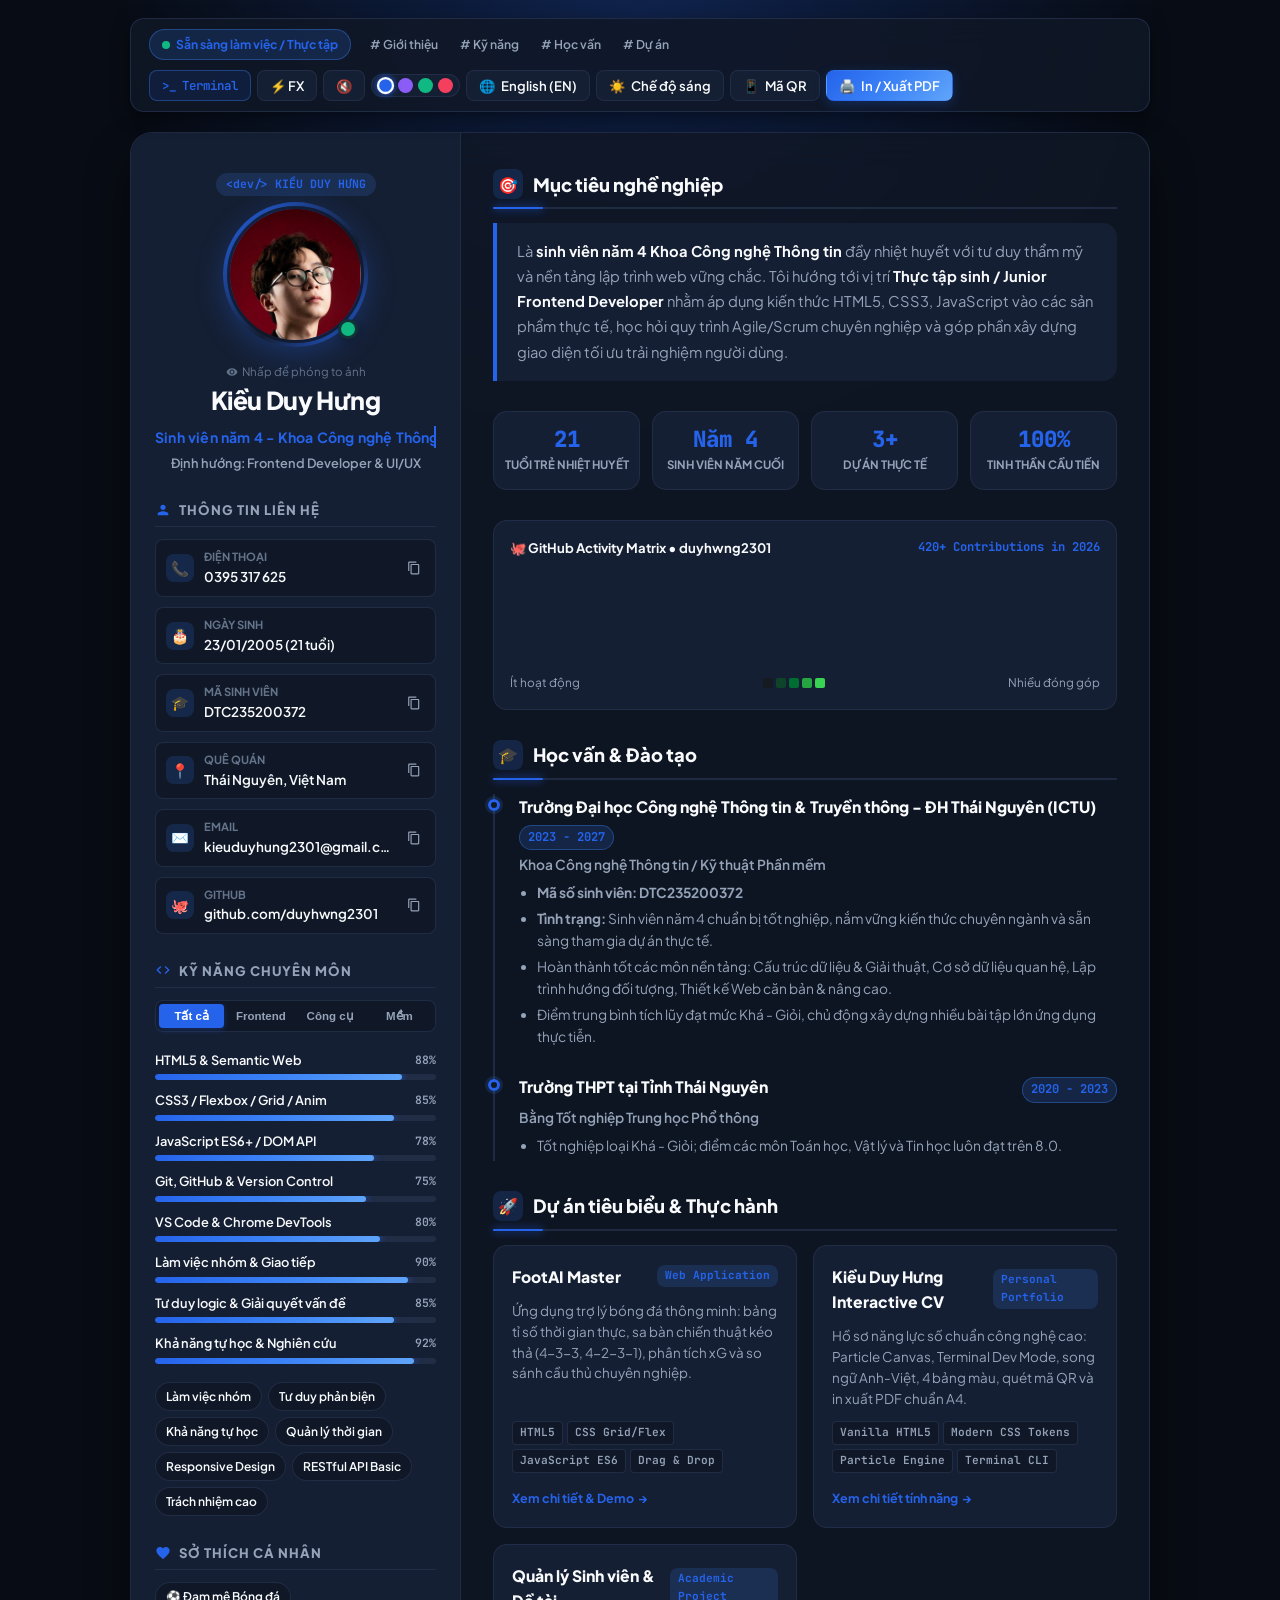
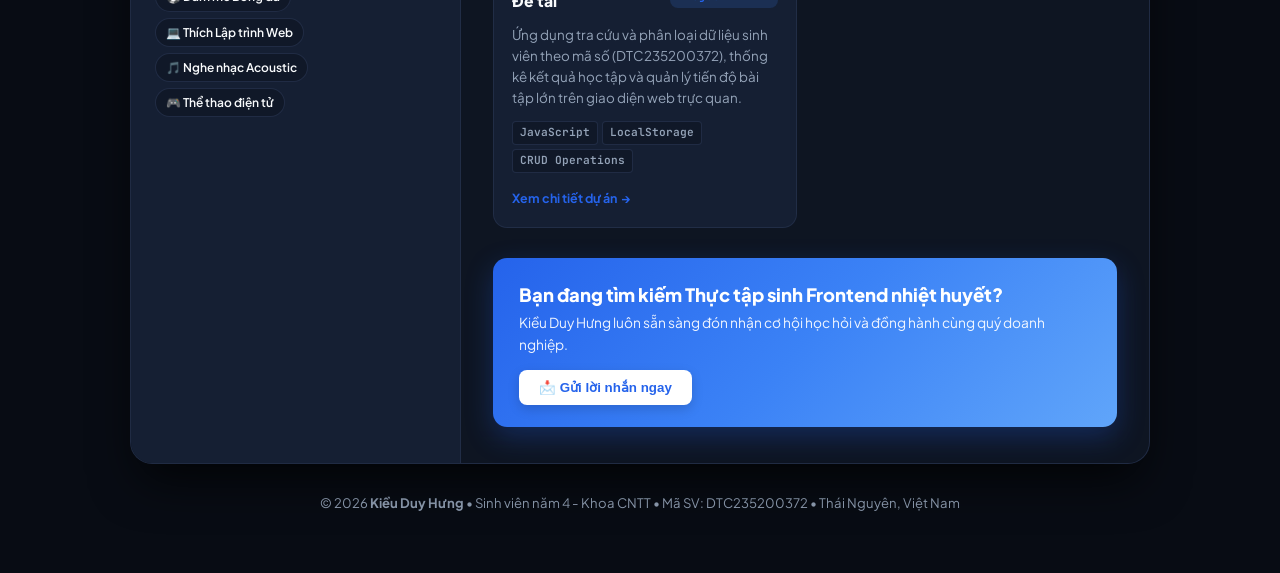
==== commit 6f9ecfd2: "fix: Nang cap va sua loi toan dien cac nut chuc nang: fallback copy moi moi truong, nut tai vCard, b" ====
--- a/index.html
+++ b/index.html
@@ -261,6 +261,30 @@
               <span class="skill-item-level">80%</span>
             </div>
             <div class="skill-track"><div class="skill-fill" style="width: 80%;"></div></div>
+          </div>
+
+          <div class="skill-item" data-category="soft">
+            <div class="skill-item-info">
+              <span data-vi="Làm việc nhóm & Giao tiếp" data-en="Teamwork & Communication">Làm việc nhóm & Giao tiếp</span>
+              <span class="skill-item-level">90%</span>
+            </div>
+            <div class="skill-track"><div class="skill-fill" style="width: 90%;"></div></div>
+          </div>
+
+          <div class="skill-item" data-category="soft">
+            <div class="skill-item-info">
+              <span data-vi="Tư duy logic & Giải quyết vấn đề" data-en="Problem Solving & Logic">Tư duy logic & Giải quyết vấn đề</span>
+              <span class="skill-item-level">85%</span>
+            </div>
+            <div class="skill-track"><div class="skill-fill" style="width: 85%;"></div></div>
+          </div>
+
+          <div class="skill-item" data-category="soft">
+            <div class="skill-item-info">
+              <span data-vi="Khả năng tự học & Nghiên cứu" data-en="Self-Learning & Tech Research">Khả năng tự học & Nghiên cứu</span>
+              <span class="skill-item-level">92%</span>
+            </div>
+            <div class="skill-track"><div class="skill-fill" style="width: 92%;"></div></div>
           </div>
         </div>
 
@@ -573,6 +597,14 @@
         </svg>
       </div>
       <p style="font-size:0.8rem; color:var(--primary); font-weight:700;">https://duyhwng2301.github.io/Ki-u-Duy-H-ng/</p>
+      <div style="display:flex; justify-content:center; gap:8px; margin-top:14px; flex-wrap:wrap;">
+        <button class="btn btn-outline copy-trigger" data-copy-text="https://duyhwng2301.github.io/Ki-u-Duy-H-ng/">
+          <span>📋</span> <span data-vi="Sao chép link web" data-en="Copy Web Link">Sao chép link web</span>
+        </button>
+        <button class="btn btn-primary" id="downloadVcardBtn">
+          <span>📇</span> <span data-vi="Lưu danh bạ (.vcf)" data-en="Save Contact (.vcf)">Lưu danh bạ (.vcf)</span>
+        </button>
+      </div>
     </div>
   </div>
 
@@ -606,7 +638,8 @@
           <label class="form-label" data-vi="Nội dung lời nhắn" data-en="Message">Nội dung lời nhắn</label>
           <textarea class="form-textarea" id="msgContent" rows="4" placeholder="Nội dung trao đổi công việc, lịch phỏng vấn..." required></textarea>
         </div>
-        <div style="display:flex; justify-content:flex-end; gap:8px; margin-top:8px;">
+        <div style="display:flex; justify-content:flex-end; gap:8px; margin-top:8px; flex-wrap:wrap;">
+          <button type="button" class="btn btn-outline" id="copyMsgBtn" data-vi="📋 Sao chép nội dung" data-en="📋 Copy Message Text">📋 Sao chép nội dung</button>
           <button type="submit" class="btn btn-primary" data-vi="🚀 Gửi Email Trực Tiếp" data-en="🚀 Send Direct Email">🚀 Gửi Email Trực Tiếp</button>
         </div>
       </form>
@@ -616,6 +649,9 @@
   <!-- Toast Notification -->
   <div class="toast-notice" id="toastNotice">Thông báo</div>
 
+  <!-- Floating Back To Top Button -->
+  <button class="back-to-top-btn" id="backToTopBtn" title="Lên đầu trang">↑</button>
+
   <!-- Interactive JavaScript -->
   <script src="script.js"></script>
 
--- a/cv.css
+++ b/cv.css
@@ -325,6 +325,12 @@
   transform: translateY(-1px);
 }
 
+.btn-outline.active {
+  background: var(--primary-light);
+  color: var(--primary);
+  border-color: var(--primary-border);
+}
+
 .btn-cyber {
   background: rgba(37, 99, 235, 0.12);
   color: var(--primary);
@@ -338,6 +344,50 @@
   color: #ffffff;
   box-shadow: 0 0 15px var(--primary-glow);
   transform: translateY(-1px);
+}
+
+/* Scroll Offset for Navigation Anchors */
+#about, #contact, #skills, #education, #projects {
+  scroll-margin-top: 85px;
+}
+
+/* Floating Back To Top Button */
+.back-to-top-btn {
+  position: fixed;
+  bottom: 24px;
+  right: 24px;
+  width: 44px;
+  height: 44px;
+  background: var(--bg-card);
+  backdrop-filter: blur(12px);
+  border: 1px solid var(--border-color);
+  border-radius: 50%;
+  color: var(--primary);
+  display: flex;
+  align-items: center;
+  justify-content: center;
+  font-size: 1.2rem;
+  font-weight: 800;
+  box-shadow: var(--shadow-lg);
+  cursor: pointer;
+  z-index: 99;
+  opacity: 0;
+  visibility: hidden;
+  transform: translateY(20px);
+  transition: var(--transition);
+}
+
+.back-to-top-btn.visible {
+  opacity: 1;
+  visibility: visible;
+  transform: translateY(0);
+}
+
+.back-to-top-btn:hover {
+  background: var(--primary-gradient);
+  color: #ffffff;
+  box-shadow: 0 0 20px var(--primary-glow);
+  transform: translateY(-3px);
 }
 
 /* ==================== MAIN CV CONTAINER ==================== */
@@ -1371,7 +1421,8 @@
   .skills-filter-tabs,
   .avatar-hint,
   .project-action-link,
-  .github-heatmap-box {
+  .github-heatmap-box,
+  .back-to-top-btn {
     display: none !important;
   }
 
